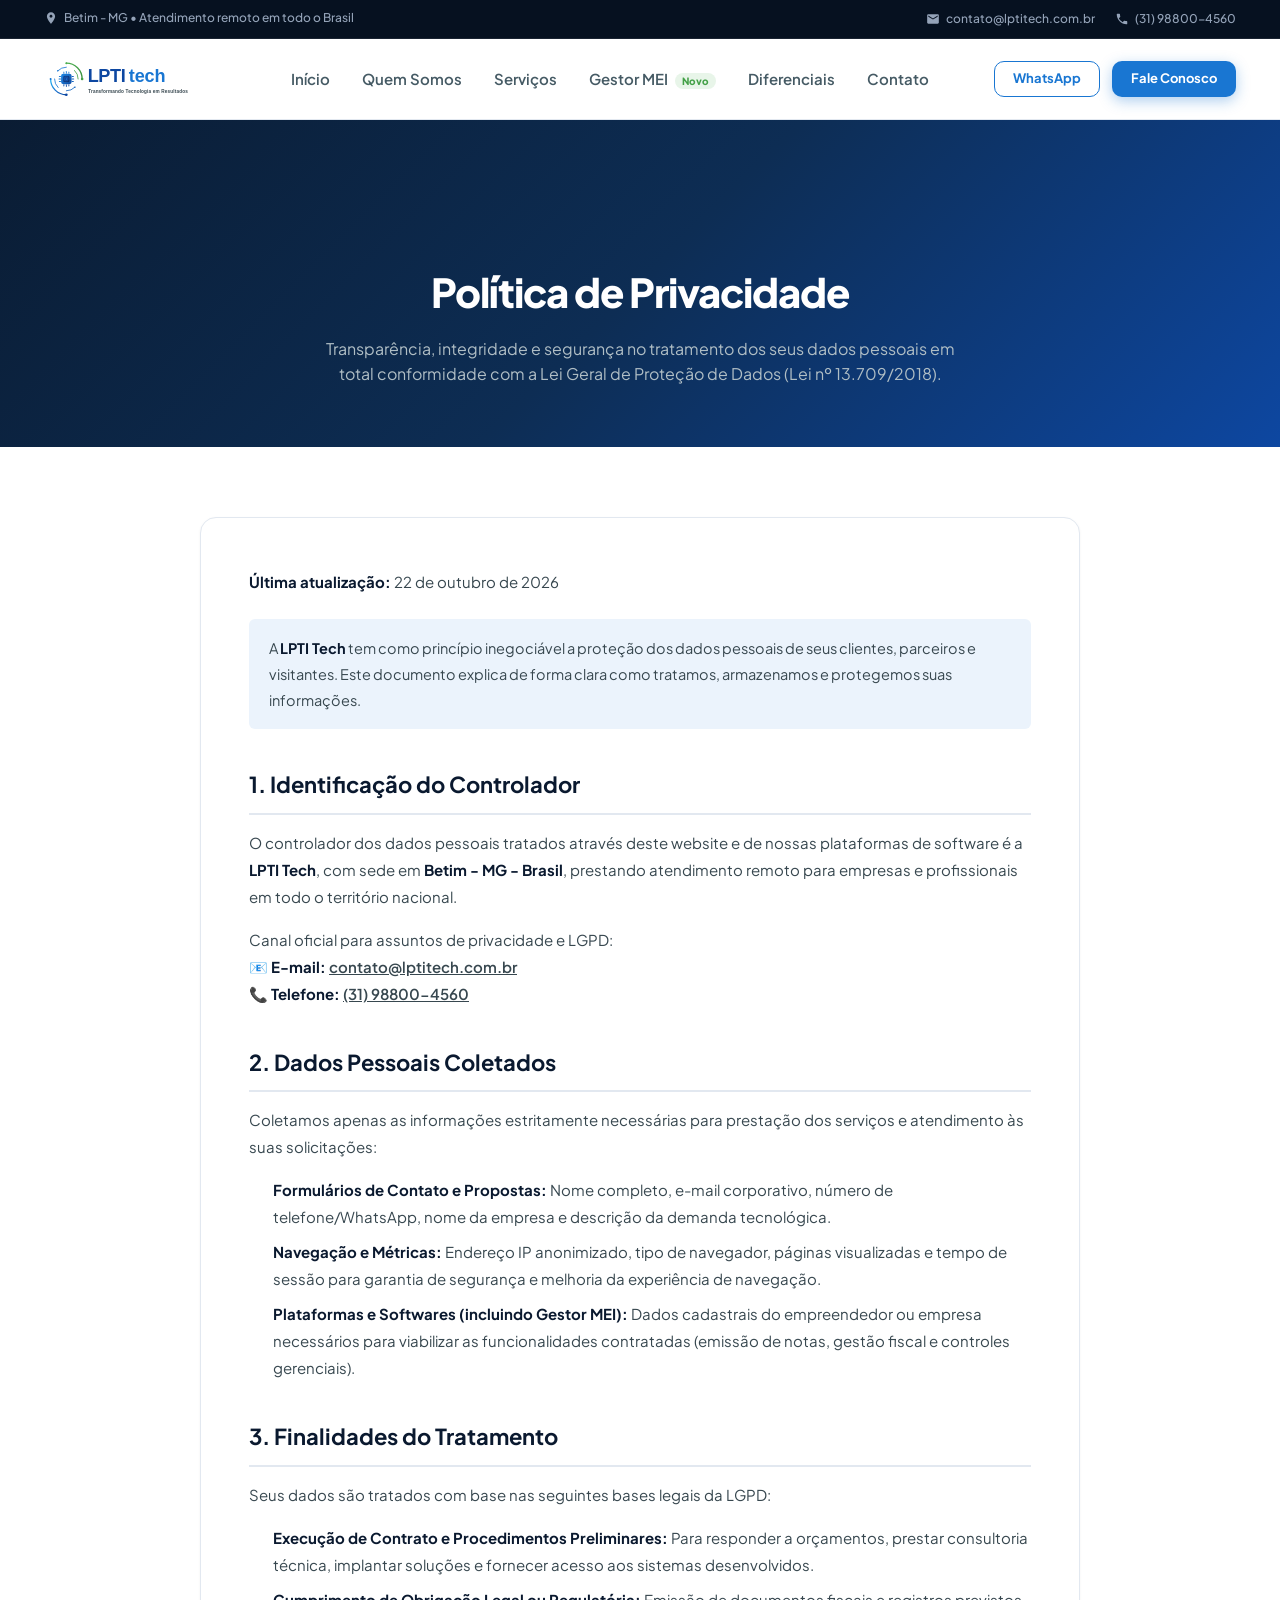
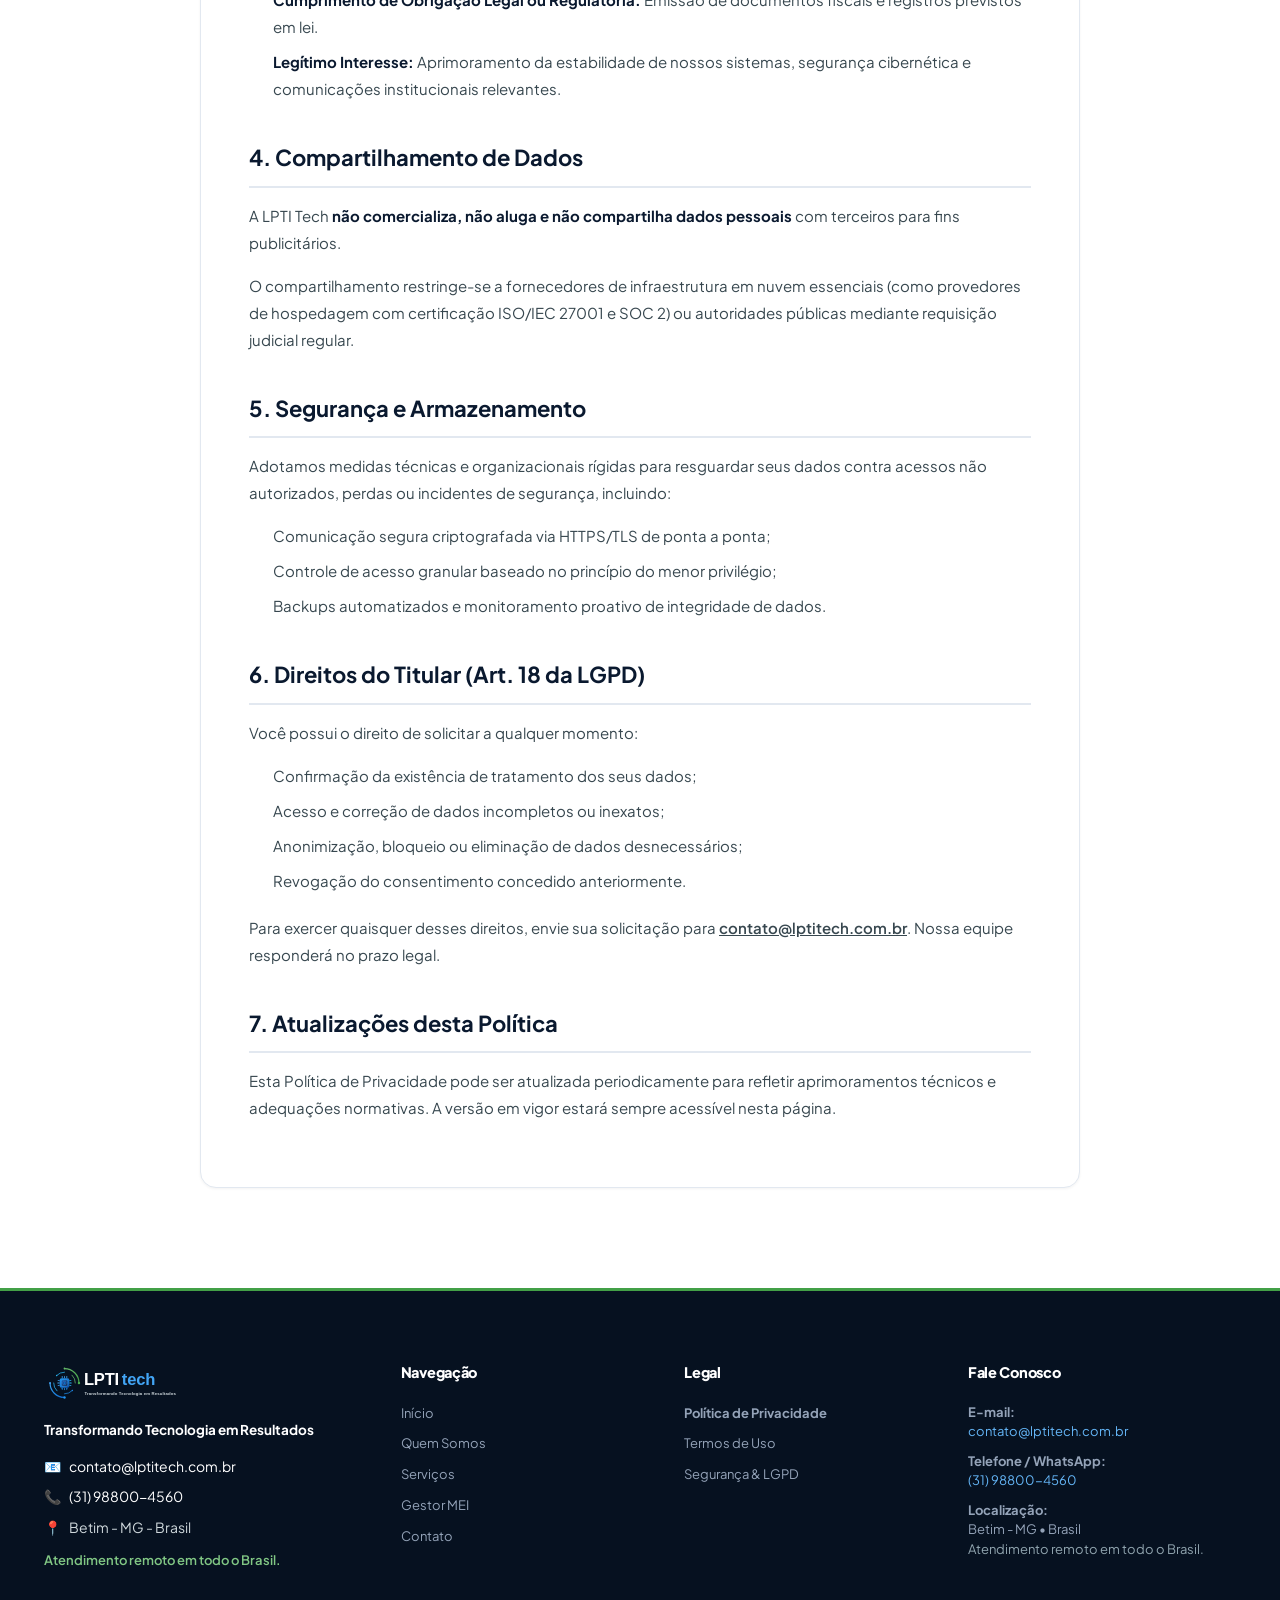
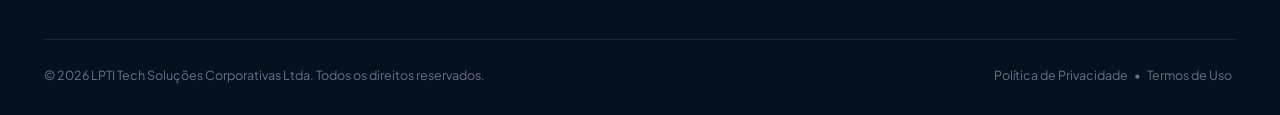
==== politica-de-privacidade.html @ a09c9963 "Update corporate info, Gestor MEI asset, LGPD compliance, and conversion elements" ====
<!DOCTYPE html>
<html lang="pt-BR" class="scroll-smooth">
<head>
  <meta charset="UTF-8">
  <meta name="viewport" content="width=device-width, initial-scale=1.0">
  
  <title>Política de Privacidade &bull; LPTI Tech | LGPD</title>
  <meta name="description" content="LPTI Tech - Política de Privacidade e Proteção de Dados Pessoais em conformidade com a LGPD (Lei nº 13.709/2018).">
  <meta name="author" content="LPTI Tech Soluções Corporativas">
  <meta name="robots" content="index, follow">
  <link rel="canonical" href="https://site-institucional-lpti-tech.vercel.app/politica-de-privacidade.html">

  <!-- Open Graph -->
  <meta property="og:type" content="website">
  <meta property="og:url" content="https://site-institucional-lpti-tech.vercel.app/politica-de-privacidade.html">
  <meta property="og:title" content="Política de Privacidade &bull; LPTI Tech">
  <meta property="og:description" content="Política de Privacidade e Proteção de Dados em total conformidade com a LGPD.">
  <meta property="og:image" content="https://site-institucional-lpti-tech.vercel.app/assets/og-image.png">

  <!-- Favicons Oficiais -->
  <link rel="shortcut icon" href="favicon.ico" type="image/x-icon">
  <link rel="icon" type="image/svg+xml" href="assets/favicon.svg">
  <link rel="apple-touch-icon" sizes="180x180" href="assets/apple-touch-icon.png">
  <meta name="theme-color" content="#0D47A1">

  <!-- Google Fonts: Plus Jakarta Sans -->
  <link rel="preconnect" href="https://fonts.googleapis.com">
  <link rel="preconnect" href="https://fonts.gstatic.com" crossorigin>
  <link href="https://fonts.googleapis.com/css2?family=Plus+Jakarta+Sans:wght@300;400;500;600;700;800&display=swap" rel="stylesheet">

  <link rel="stylesheet" href="styles.css">
</head>
<body>

  <!-- TOPBAR -->
  <div class="topbar">
    <div class="container topbar-content">
      <div class="topbar-left">
        <span><svg width="14" height="14" viewBox="0 0 24 24" fill="currentColor"><path d="M12 2C8.13 2 5 5.13 5 9c0 5.25 7 13 7 13s7-7.75 7-13c0-3.87-3.13-7-7-7zm0 9.5c-1.38 0-2.5-1.12-2.5-2.5s1.12-2.5 2.5-2.5 2.5 1.12 2.5 2.5-1.12 2.5-2.5 2.5z"/></svg> Betim - MG &bull; Atendimento remoto em todo o Brasil</span>
      </div>
      <div class="topbar-right">
        <a href="mailto:contato@lptitech.com.br" class="topbar-link">
          <svg width="14" height="14" viewBox="0 0 24 24" fill="currentColor"><path d="M20 4H4c-1.1 0-1.99.9-1.99 2L2 18c0 1.1.9 2 2 2h16c1.1 0 2-.9 2-2V6c0-1.1-.9-2-2-2zm0 4l-8 5-8-5V6l8 5 8-5v2z"/></svg> contato@lptitech.com.br
        </a>
        <a href="tel:+5531988004560" class="topbar-link">
          <svg width="14" height="14" viewBox="0 0 24 24" fill="currentColor"><path d="M6.62 10.79c1.44 2.83 3.76 5.14 6.59 6.59l2.2-2.2c.27-.27.67-.36 1.02-.24 1.12.37 2.33.57 3.57.57.55 0 1 .45 1 1V20c0 .55-.45 1-1 1-9.39 0-17-7.61-17-17 0-.55.45-1 1-1h3.5c.55 0 1 .45 1 1 0 1.25.2 2.45.57 3.57.11.35.03.74-.25 1.02l-2.2 2.2z"/></svg> (31) 98800-4560
        </a>
      </div>
    </div>
  </div>

  <!-- NAVBAR -->
  <header class="navbar" id="navbar">
    <div class="container navbar-container">
      <a href="index.html" class="brand-logo" aria-label="LPTI Tech Página Inicial">
        <img src="assets/logo-light.svg" alt="LPTI Tech Logo" class="logo-img" width="190" height="50">
      </a>

      <nav class="nav-menu" id="nav-menu">
        <ul class="nav-list">
          <li><a href="index.html#hero" class="nav-link">Início</a></li>
          <li><a href="index.html#quem-somos" class="nav-link">Quem Somos</a></li>
          <li><a href="index.html#servicos" class="nav-link">Serviços</a></li>
          <li><a href="index.html#produtos" class="nav-link badge-link">Gestor MEI <span class="nav-tag">Novo</span></a></li>
          <li><a href="index.html#diferenciais" class="nav-link">Diferenciais</a></li>
          <li><a href="index.html#contato" class="nav-link">Contato</a></li>
        </ul>
      </nav>

      <div class="nav-actions">
        <a href="https://wa.me/5531988004560?text=Ol%C3%A1!%20Gostaria%20de%20falar%20com%20um%20especialista%20da%20LPTI%20Tech." target="_blank" rel="noopener noreferrer" class="btn btn-outline btn-sm nav-cta-outline">
          WhatsApp
        </a>
        <a href="index.html#contato" class="btn btn-primary btn-sm nav-cta">
          Fale Conosco
        </a>
        <button class="hamburger" id="hamburger-btn" aria-label="Abrir menu de navegação">
          <span class="bar"></span>
          <span class="bar"></span>
          <span class="bar"></span>
        </button>
      </div>
    </div>
  </header>

  <!-- CABEÇALHO DA PÁGINA -->
  <section class="legal-header">
    <div class="container">
      <h1 class="legal-title">Política de Privacidade</h1>
      <p class="legal-subtitle">
        Transparência, integridade e segurança no tratamento dos seus dados pessoais em total conformidade com a Lei Geral de Proteção de Dados (Lei nº 13.709/2018).
      </p>
    </div>
  </section>

  <!-- CORPO DO DOCUMENTO -->
  <main class="legal-body">
    <div class="container">
      <article class="legal-card">
        <p><strong>Última atualização:</strong> 22 de outubro de 2026</p>

        <div class="legal-info-box">
          A <strong>LPTI Tech</strong> tem como princípio inegociável a proteção dos dados pessoais de seus clientes, parceiros e visitantes. Este documento explica de forma clara como tratamos, armazenamos e protegemos suas informações.
        </div>

        <h2>1. Identificação do Controlador</h2>
        <p>
          O controlador dos dados pessoais tratados através deste website e de nossas plataformas de software é a <strong>LPTI Tech</strong>, com sede em <strong>Betim - MG - Brasil</strong>, prestando atendimento remoto para empresas e profissionais em todo o território nacional.
        </p>
        <p>
          Canal oficial para assuntos de privacidade e LGPD:<br>
          📧 <strong>E-mail:</strong> <a href="mailto:contato@lptitech.com.br">contato@lptitech.com.br</a><br>
          📞 <strong>Telefone:</strong> <a href="tel:+5531988004560">(31) 98800-4560</a>
        </p>

        <h2>2. Dados Pessoais Coletados</h2>
        <p>Coletamos apenas as informações estritamente necessárias para prestação dos serviços e atendimento às suas solicitações:</p>
        <ul>
          <li><strong>Formulários de Contato e Propostas:</strong> Nome completo, e-mail corporativo, número de telefone/WhatsApp, nome da empresa e descrição da demanda tecnológica.</li>
          <li><strong>Navegação e Métricas:</strong> Endereço IP anonimizado, tipo de navegador, páginas visualizadas e tempo de sessão para garantia de segurança e melhoria da experiência de navegação.</li>
          <li><strong>Plataformas e Softwares (incluindo Gestor MEI):</strong> Dados cadastrais do empreendedor ou empresa necessários para viabilizar as funcionalidades contratadas (emissão de notas, gestão fiscal e controles gerenciais).</li>
        </ul>

        <h2>3. Finalidades do Tratamento</h2>
        <p>Seus dados são tratados com base nas seguintes bases legais da LGPD:</p>
        <ul>
          <li><strong>Execução de Contrato e Procedimentos Preliminares:</strong> Para responder a orçamentos, prestar consultoria técnica, implantar soluções e fornecer acesso aos sistemas desenvolvidos.</li>
          <li><strong>Cumprimento de Obrigação Legal ou Regulatória:</strong> Emissão de documentos fiscais e registros previstos em lei.</li>
          <li><strong>Legítimo Interesse:</strong> Aprimoramento da estabilidade de nossos sistemas, segurança cibernética e comunicações institucionais relevantes.</li>
        </ul>

        <h2>4. Compartilhamento de Dados</h2>
        <p>
          A LPTI Tech <strong>não comercializa, não aluga e não compartilha dados pessoais</strong> com terceiros para fins publicitários.
        </p>
        <p>
          O compartilhamento restringe-se a fornecedores de infraestrutura em nuvem essenciais (como provedores de hospedagem com certificação ISO/IEC 27001 e SOC 2) ou autoridades públicas mediante requisição judicial regular.
        </p>

        <h2>5. Segurança e Armazenamento</h2>
        <p>
          Adotamos medidas técnicas e organizacionais rígidas para resguardar seus dados contra acessos não autorizados, perdas ou incidentes de segurança, incluindo:
        </p>
        <ul>
          <li>Comunicação segura criptografada via HTTPS/TLS de ponta a ponta;</li>
          <li>Controle de acesso granular baseado no princípio do menor privilégio;</li>
          <li>Backups automatizados e monitoramento proativo de integridade de dados.</li>
        </ul>

        <h2>6. Direitos do Titular (Art. 18 da LGPD)</h2>
        <p>Você possui o direito de solicitar a qualquer momento:</p>
        <ul>
          <li>Confirmação da existência de tratamento dos seus dados;</li>
          <li>Acesso e correção de dados incompletos ou inexatos;</li>
          <li>Anonimização, bloqueio ou eliminação de dados desnecessários;</li>
          <li>Revogação do consentimento concedido anteriormente.</li>
        </ul>
        <p>
          Para exercer quaisquer desses direitos, envie sua solicitação para <a href="mailto:contato@lptitech.com.br">contato@lptitech.com.br</a>. Nossa equipe responderá no prazo legal.
        </p>

        <h2>7. Atualizações desta Política</h2>
        <p>
          Esta Política de Privacidade pode ser atualizada periodicamente para refletir aprimoramentos técnicos e adequações normativas. A versão em vigor estará sempre acessível nesta página.
        </p>
      </article>
    </div>
  </main>

  <!-- RODAPÉ OFICIAL -->
  <footer class="footer">
    <div class="container footer-container">
      <div class="footer-top">
        <div class="footer-brand-col">
          <img src="assets/logo-dark.svg" alt="LPTI Tech" class="footer-logo-img" width="180">
          <p class="footer-slogan">
            Transformando Tecnologia em Resultados
          </p>
          <div class="footer-contact-summary">
            <p class="footer-summary-item">
              <span class="summary-icon">📧</span>
              <a href="mailto:contato@lptitech.com.br">contato@lptitech.com.br</a>
            </p>
            <p class="footer-summary-item">
              <span class="summary-icon">📞</span>
              <a href="tel:+5531988004560">(31) 98800-4560</a>
            </p>
            <p class="footer-summary-item">
              <span class="summary-icon">📍</span>
              <span>Betim - MG - Brasil</span>
            </p>
            <p class="footer-summary-note">
              Atendimento remoto em todo o Brasil.
            </p>
          </div>
        </div>

        <div class="footer-nav-col">
          <h4 class="footer-nav-title">Navegação</h4>
          <ul class="footer-nav-list">
            <li><a href="index.html#hero">Início</a></li>
            <li><a href="index.html#quem-somos">Quem Somos</a></li>
            <li><a href="index.html#servicos">Serviços</a></li>
            <li><a href="index.html#produtos">Gestor MEI</a></li>
            <li><a href="index.html#contato">Contato</a></li>
          </ul>
        </div>

        <div class="footer-nav-col">
          <h4 class="footer-nav-title">Legal</h4>
          <ul class="footer-nav-list">
            <li><a href="politica-de-privacidade.html" style="color: var(--blue-light); font-weight: 700;">Política de Privacidade</a></li>
            <li><a href="termos-de-uso.html">Termos de Uso</a></li>
            <li><a href="index.html#diferenciais">Segurança &amp; LGPD</a></li>
          </ul>
        </div>

        <div class="footer-nav-col">
          <h4 class="footer-nav-title">Fale Conosco</h4>
          <ul class="footer-contact-list">
            <li><strong>E-mail:</strong><br><a href="mailto:contato@lptitech.com.br">contato@lptitech.com.br</a></li>
            <li><strong>Telefone / WhatsApp:</strong><br><a href="tel:+5531988004560">(31) 98800-4560</a></li>
            <li><strong>Localização:</strong><br>Betim - MG &bull; Brasil<br><span style="color: #90A4AE; font-size: 13px;">Atendimento remoto em todo o Brasil.</span></li>
          </ul>
        </div>
      </div>

      <div class="footer-bottom">
        <div class="footer-copy">
          &copy; 2026 LPTI Tech Soluções Corporativas Ltda. Todos os direitos reservados.
        </div>
        <div class="footer-legal">
          <a href="politica-de-privacidade.html">Política de Privacidade</a> &bull; 
          <a href="termos-de-uso.html">Termos de Uso</a>
        </div>
      </div>
    </div>
  </footer>

  <script src="script.js"></script>
</body>
</html>
---- styles.css ----
/* ==============================================================================
   LPTI TECH - STYLESHEET OFICIAL INSTITUCIONAL
   Inspirado no padrão de excelência de Conta Azul, RD Station, TOTVS e Microsoft
   ============================================================================== */

:root {
  /* Paleta Corporativa Oficial */
  --primary: #1976D2;
  --primary-hover: #1565C0;
  --primary-dark: #0D47A1;
  --accent-green: #43A047;
  --accent-green-hover: #388E3C;
  --charcoal: #263238;
  --slate: #455A64;
  --light-slate: #64748B;
  --gray-border: #E2E8F0;
  --gray-light: #F8FAFC;
  --gray-subtle: #F1F5F9;
  --white: #FFFFFF;

  /* Fundos Escuros Executivos */
  --navy-dark: #0A192F;
  --navy-darker: #061120;
  --navy-card: #0F233D;

  /* Tipografia */
  --font-main: 'Plus Jakarta Sans', -apple-system, BlinkMacSystemFont, 'Segoe UI', Roboto, Helvetica, Arial, sans-serif;

  /* Sombras */
  --shadow-sm: 0 1px 3px rgba(0, 0, 0, 0.05);
  --shadow-md: 0 4px 12px rgba(13, 71, 161, 0.06);
  --shadow-lg: 0 10px 25px rgba(13, 71, 161, 0.08);
  --shadow-xl: 0 20px 40px rgba(10, 25, 47, 0.12);
  --shadow-glow: 0 0 35px rgba(25, 118, 210, 0.25);

  /* Transições e Raios */
  --radius-sm: 6px;
  --radius-md: 10px;
  --radius-lg: 16px;
  --radius-xl: 24px;
  --transition: all 0.25s cubic-bezier(0.16, 1, 0.3, 1);
}

/* ================= RESET & BASICS ================= */
* {
  box-sizing: border-box;
  margin: 0;
  padding: 0;
}

html {
  font-size: 16px;
  scroll-behavior: smooth;
}

body {
  font-family: var(--font-main);
  background-color: var(--white);
  color: var(--charcoal);
  line-height: 1.6;
  -webkit-font-smoothing: antialiased;
  -moz-osx-font-smoothing: grayscale;
  overflow-x: hidden;
}

img {
  max-width: 100%;
  height: auto;
  display: block;
}

a {
  color: var(--primary);
  text-decoration: none;
  transition: var(--transition);
}

a:hover {
  color: var(--primary-dark);
}

ul {
  list-style: none;
}

/* ================= LAYOUT CONTAINER ================= */
.container {
  width: 100%;
  max-width: 1240px;
  margin: 0 auto;
  padding: 0 24px;
}

.text-center { text-align: center; }
.text-green { color: var(--accent-green) !important; }
.text-blue { color: var(--primary) !important; }
.text-red { color: #E53935 !important; }
.bg-light { background-color: var(--gray-light); }

.text-gradient {
  background: linear-gradient(135deg, #1976D2 0%, #0D47A1 50%, #43A047 100%);
  -webkit-background-clip: text;
  -webkit-text-fill-color: transparent;
}

/* ================= COMPONENTES DE BOTÃO ================= */
.btn {
  display: inline-flex;
  align-items: center;
  justify-content: center;
  gap: 10px;
  font-family: var(--font-main);
  font-size: 15px;
  font-weight: 700;
  padding: 12px 24px;
  border-radius: var(--radius-md);
  border: 1.5px solid transparent;
  cursor: pointer;
  transition: var(--transition);
  text-decoration: none;
  line-height: 1.2;
}

.btn-primary {
  background-color: var(--primary);
  color: var(--white);
  box-shadow: 0 4px 14px rgba(25, 118, 210, 0.35);
}

.btn-primary:hover {
  background-color: var(--primary-dark);
  color: var(--white);
  transform: translateY(-2px);
  box-shadow: 0 6px 20px rgba(13, 71, 161, 0.4);
}

.btn-secondary {
  background-color: var(--white);
  color: var(--primary-dark);
  border-color: var(--gray-border);
  box-shadow: var(--shadow-sm);
}

.btn-secondary:hover {
  background-color: var(--gray-light);
  border-color: var(--primary);
  color: var(--primary);
  transform: translateY(-2px);
}

.btn-accent {
  background-color: var(--accent-green);
  color: var(--white);
  box-shadow: 0 4px 14px rgba(67, 160, 71, 0.35);
}

.btn-accent:hover {
  background-color: var(--accent-green-hover);
  color: var(--white);
  transform: translateY(-2px);
  box-shadow: 0 6px 20px rgba(56, 142, 60, 0.4);
}

.btn-outline {
  background-color: transparent;
  border-color: var(--primary);
  color: var(--primary);
}

.btn-outline:hover {
  background-color: rgba(25, 118, 210, 0.08);
  color: var(--primary-dark);
}

.btn-outline-white {
  background-color: transparent;
  border-color: rgba(255, 255, 255, 0.4);
  color: var(--white);
}

.btn-outline-white:hover {
  background-color: rgba(255, 255, 255, 0.15);
  border-color: var(--white);
  color: var(--white);
  transform: translateY(-2px);
}

.btn-sm { padding: 9px 18px; font-size: 13px; }
.btn-lg { padding: 15px 30px; font-size: 16px; border-radius: var(--radius-lg); }
.btn-block { width: 100%; }

/* Badges de Seção */
.section-badge {
  display: inline-block;
  font-size: 11px;
  font-weight: 800;
  letter-spacing: 2px;
  text-transform: uppercase;
  color: var(--primary);
  background-color: rgba(25, 118, 210, 0.08);
  padding: 6px 14px;
  border-radius: 30px;
  margin-bottom: 12px;
}

.badge-white {
  color: #90CAF9;
  background-color: rgba(255, 255, 255, 0.1);
}

.section-title {
  font-size: 36px;
  font-weight: 800;
  letter-spacing: -1px;
  color: var(--primary-dark);
  margin-bottom: 16px;
  line-height: 1.25;
}

.section-desc {
  font-size: 17px;
  color: var(--light-slate);
  max-width: 680px;
  margin: 0 auto 50px auto;
}

.section {
  padding: 90px 0;
}

/* ================= TOPBAR ================= */
.topbar {
  background-color: var(--navy-darker);
  color: #94A3B8;
  font-size: 12px;
  font-weight: 500;
  border-bottom: 1px solid rgba(255, 255, 255, 0.08);
  padding: 8px 0;
}

.topbar-content {
  display: flex;
  justify-content: space-between;
  align-items: center;
}

.topbar-left span, .topbar-right a {
  display: inline-flex;
  align-items: center;
  gap: 6px;
}

.topbar-right {
  display: flex;
  gap: 20px;
}

.topbar-link {
  color: #94A3B8;
}

.topbar-link:hover {
  color: var(--white);
}

@media (max-width: 768px) {
  .topbar { display: none; }
}

/* ================= NAVBAR ================= */
.navbar {
  position: sticky;
  top: 0;
  left: 0;
  width: 100%;
  background-color: rgba(255, 255, 255, 0.95);
  backdrop-filter: blur(12px);
  -webkit-backdrop-filter: blur(12px);
  border-bottom: 1px solid var(--gray-border);
  z-index: 1000;
  transition: var(--transition);
}

.navbar.scrolled {
  box-shadow: 0 4px 20px rgba(0, 0, 0, 0.06);
}

.navbar-container {
  height: 80px;
  display: flex;
  justify-content: space-between;
  align-items: center;
}

.brand-logo {
  display: flex;
  align-items: center;
}

.logo-img {
  height: 48px;
  width: auto;
}

.nav-list {
  display: flex;
  align-items: center;
  gap: 32px;
}

.nav-link {
  font-size: 15px;
  font-weight: 600;
  color: var(--slate);
  position: relative;
  padding: 6px 0;
}

.nav-link:hover, .nav-link.active {
  color: var(--primary);
}

.nav-link.active::after {
  content: '';
  position: absolute;
  bottom: 0;
  left: 0;
  width: 100%;
  height: 2.5px;
  background-color: var(--primary);
  border-radius: 2px;
}

.nav-tag {
  background-color: #E8F5E9;
  color: var(--accent-green);
  font-size: 10px;
  font-weight: 800;
  padding: 2px 7px;
  border-radius: 12px;
  margin-left: 4px;
}

.nav-actions {
  display: flex;
  align-items: center;
  gap: 12px;
}

.hamburger {
  display: none;
  background: none;
  border: none;
  cursor: pointer;
  padding: 6px;
}

.hamburger .bar {
  display: block;
  width: 24px;
  height: 2.5px;
  margin: 5px auto;
  background-color: var(--charcoal);
  border-radius: 2px;
  transition: var(--transition);
}

/* ================= SEÇÃO 1: HERO SECTION ================= */
.hero-section {
  position: relative;
  padding: 80px 0 100px 0;
  background: linear-gradient(180deg, #FFFFFF 0%, #F4F8FC 100%);
  overflow: hidden;
}

.hero-bg-glow {
  position: absolute;
  top: -20%;
  left: 50%;
  transform: translateX(-50%);
  width: 900px;
  height: 500px;
  background: radial-gradient(circle, rgba(25, 118, 210, 0.12) 0%, rgba(67, 160, 71, 0.06) 40%, transparent 70%);
  pointer-events: none;
  z-index: 0;
}

.hero-container {
  position: relative;
  z-index: 1;
  display: grid;
  grid-template-columns: 1.15fr 0.95fr;
  align-items: center;
  gap: 50px;
}

.pill-badge {
  display: inline-flex;
  align-items: center;
  gap: 10px;
  font-size: 12.5px;
  font-weight: 700;
  color: var(--primary-dark);
  background-color: #E3F2FD;
  border: 1px solid #BBDEFB;
  padding: 6px 16px;
  border-radius: 30px;
  margin-bottom: 24px;
}

.pulse-dot {
  width: 8px;
  height: 8px;
  border-radius: 50%;
  background-color: var(--accent-green);
  box-shadow: 0 0 0 rgba(67, 160, 71, 0.4);
  animation: pulse 2s infinite;
}

@keyframes pulse {
  0% { box-shadow: 0 0 0 0 rgba(67, 160, 71, 0.5); }
  70% { box-shadow: 0 0 0 8px rgba(67, 160, 71, 0); }
  100% { box-shadow: 0 0 0 0 rgba(67, 160, 71, 0); }
}

.hero-title {
  font-size: 50px;
  font-weight: 800;
  letter-spacing: -1.5px;
  line-height: 1.15;
  color: var(--navy-dark);
  margin-bottom: 22px;
}

.hero-subtitle {
  font-size: 18px;
  color: var(--slate);
  line-height: 1.65;
  margin-bottom: 35px;
  max-width: 580px;
}

.hero-cta-group {
  display: flex;
  gap: 16px;
  margin-bottom: 40px;
  flex-wrap: wrap;
}

.hero-highlights {
  display: flex;
  flex-direction: column;
  gap: 10px;
  border-top: 1px solid var(--gray-border);
  padding-top: 25px;
}

.hero-highlight-item {
  display: flex;
  align-items: center;
  gap: 10px;
  font-size: 13.5px;
  font-weight: 600;
  color: var(--charcoal);
}

.check-icon {
  color: var(--accent-green);
}

/* Hero Visual / SaaS Card Mockup */
.hero-visual {
  position: relative;
}

.saas-card-window {
  background: var(--navy-dark);
  border-radius: var(--radius-xl);
  border: 1px solid rgba(255, 255, 255, 0.12);
  box-shadow: var(--shadow-xl);
  overflow: hidden;
  transition: transform 0.3s ease;
}

.saas-card-window:hover {
  transform: translateY(-4px);
}

.saas-header-bar {
  background: rgba(255, 255, 255, 0.06);
  padding: 12px 18px;
  display: flex;
  align-items: center;
  justify-content: space-between;
  border-bottom: 1px solid rgba(255, 255, 255, 0.08);
}

.window-dots {
  display: flex;
  gap: 6px;
}

.dot {
  width: 10px;
  height: 10px;
  border-radius: 50%;
}
.dot-red { background-color: #EF5350; }
.dot-yellow { background-color: #FFCA28; }
.dot-green { background-color: #66BB6A; }

.window-title {
  font-family: 'JetBrains Mono', monospace;
  font-size: 11px;
  color: #94A3B8;
}

.status-live {
  font-size: 11px;
  font-weight: 700;
  color: #81C784;
  display: flex;
  align-items: center;
  gap: 6px;
}

.live-dot {
  width: 6px;
  height: 6px;
  border-radius: 50%;
  background-color: var(--accent-green);
}

.saas-body {
  padding: 24px;
}

.metric-grid {
  display: grid;
  grid-template-columns: repeat(3, 1fr);
  gap: 12px;
  margin-bottom: 20px;
}

.metric-card {
  background: rgba(255, 255, 255, 0.04);
  border: 1px solid rgba(255, 255, 255, 0.08);
  border-radius: var(--radius-md);
  padding: 14px 12px;
  text-align: center;
}

.metric-label {
  font-size: 10.5px;
  color: #94A3B8;
  margin-bottom: 4px;
}

.metric-val {
  font-size: 20px;
  font-weight: 800;
  margin-bottom: 2px;
}

.metric-sub {
  font-size: 9.5px;
  color: #64748B;
}

.pipeline-preview {
  background: rgba(255, 255, 255, 0.03);
  border: 1px solid rgba(255, 255, 255, 0.06);
  border-radius: var(--radius-md);
  padding: 16px;
}

.pipeline-header {
  display: flex;
  justify-content: space-between;
  align-items: center;
  margin-bottom: 14px;
  font-size: 12px;
  color: var(--white);
}

.badge-active {
  background-color: rgba(67, 160, 71, 0.2);
  color: #81C784;
  font-size: 10px;
  font-weight: 700;
  padding: 2px 8px;
  border-radius: 12px;
}

.pipeline-nodes {
  display: flex;
  flex-direction: column;
  gap: 10px;
}

.node-item {
  display: flex;
  align-items: center;
  gap: 12px;
  background: rgba(255, 255, 255, 0.05);
  padding: 10px 14px;
  border-radius: var(--radius-sm);
}

.node-icon {
  width: 32px;
  height: 32px;
  border-radius: 8px;
  display: flex;
  align-items: center;
  justify-content: center;
  font-size: 16px;
}

.bg-blue { background-color: rgba(25, 118, 210, 0.3); }
.bg-green { background-color: rgba(67, 160, 71, 0.3); }
.bg-blue-dark { background-color: rgba(13, 71, 161, 0.4); }

.node-info {
  display: flex;
  flex-direction: column;
}

.node-info strong {
  color: var(--white);
  font-size: 12.5px;
}

.node-info span {
  color: #94A3B8;
  font-size: 11px;
}

/* ================= TRUST BAR ================= */
.trust-bar {
  background-color: var(--white);
  border-top: 1px solid var(--gray-border);
  border-bottom: 1px solid var(--gray-border);
  padding: 30px 0;
}

.trust-title {
  text-align: center;
  font-size: 11px;
  font-weight: 700;
  letter-spacing: 1.5px;
  color: var(--light-slate);
  margin-bottom: 20px;
}

.trust-badges {
  display: flex;
  justify-content: center;
  gap: 20px;
  flex-wrap: wrap;
}

.trust-badge {
  font-size: 13px;
  font-weight: 700;
  color: var(--slate);
  background: var(--gray-light);
  border: 1px solid var(--gray-border);
  padding: 8px 18px;
  border-radius: 20px;
  transition: var(--transition);
}

.trust-badge:hover {
  border-color: var(--primary);
  color: var(--primary);
}

/* ================= SEÇÃO 2: QUEM SOMOS ================= */
.about-grid {
  display: grid;
  grid-template-columns: 1.15fr 0.85fr;
  gap: 60px;
  align-items: center;
}

.section-lead {
  font-size: 18px;
  font-weight: 600;
  color: var(--primary-dark);
  margin-bottom: 16px;
  line-height: 1.6;
}

.section-body {
  font-size: 15.5px;
  color: var(--slate);
  margin-bottom: 14px;
  line-height: 1.7;
}

.about-stats-row {
  display: grid;
  grid-template-columns: repeat(3, 1fr);
  gap: 20px;
  margin-top: 35px;
  padding-top: 25px;
  border-top: 1px solid var(--gray-border);
}

.stat-box {
  display: flex;
  flex-direction: column;
}

.stat-number {
  font-size: 32px;
  font-weight: 800;
  color: var(--primary);
  line-height: 1.1;
}

.stat-label {
  font-size: 12px;
  font-weight: 600;
  color: var(--light-slate);
  margin-top: 4px;
}

.about-card-side {
  display: flex;
  flex-direction: column;
  gap: 18px;
}

.about-feature-card {
  background: var(--white);
  border: 1px solid var(--gray-border);
  border-radius: var(--radius-lg);
  padding: 24px;
  box-shadow: var(--shadow-sm);
  transition: var(--transition);
}

.about-feature-card:hover {
  transform: translateY(-3px);
  border-color: var(--primary);
  box-shadow: var(--shadow-md);
}

.feature-card-icon {
  font-size: 26px;
  margin-bottom: 10px;
}

.about-feature-card h3 {
  font-size: 17px;
  font-weight: 700;
  color: var(--primary-dark);
  margin-bottom: 6px;
}

.about-feature-card p {
  font-size: 13.5px;
  color: var(--slate);
  line-height: 1.55;
}

/* ================= SEÇÃO 3: SERVIÇOS ================= */
.services-grid {
  display: grid;
  grid-template-columns: repeat(3, 1fr);
  gap: 30px;
}

.service-card {
  background: var(--white);
  border-radius: var(--radius-xl);
  border: 1px solid var(--gray-border);
  padding: 35px 28px;
  box-shadow: var(--shadow-sm);
  display: flex;
  flex-direction: column;
  transition: var(--transition);
  position: relative;
}

.service-card:hover {
  transform: translateY(-5px);
  box-shadow: var(--shadow-lg);
  border-color: #BBDEFB;
}

.featured-service {
  border-color: var(--primary);
  box-shadow: var(--shadow-md);
}

.featured-tag {
  position: absolute;
  top: 16px;
  right: 18px;
  background-color: #E3F2FD;
  color: var(--primary);
  font-size: 10.5px;
  font-weight: 800;
  text-transform: uppercase;
  letter-spacing: 1px;
  padding: 4px 10px;
  border-radius: 12px;
}

.service-icon-wrapper {
  width: 60px;
  height: 60px;
  border-radius: var(--radius-lg);
  display: flex;
  align-items: center;
  justify-content: center;
  margin-bottom: 22px;
}

.bg-blue-soft { background-color: #E3F2FD; }
.bg-navy-soft { background-color: #E8EAF6; }
.bg-green-soft { background-color: #E8F5E9; }

.service-title {
  font-size: 20px;
  font-weight: 700;
  color: var(--primary-dark);
  margin-bottom: 12px;
  line-height: 1.3;
}

.service-desc {
  font-size: 14.5px;
  color: var(--slate);
  margin-bottom: 22px;
  line-height: 1.6;
}

.service-features {
  display: flex;
  flex-direction: column;
  gap: 10px;
  margin-bottom: 28px;
  flex-grow: 1;
}

.service-features li {
  font-size: 13px;
  color: var(--charcoal);
  display: flex;
  align-items: center;
  gap: 8px;
}

.service-features li::before {
  content: '✓';
  color: var(--accent-green);
  font-weight: 800;
  font-size: 13px;
}

.service-link {
  font-size: 14px;
  font-weight: 700;
  color: var(--primary);
  display: inline-flex;
  align-items: center;
  gap: 6px;
  margin-top: auto;
}

.service-link:hover {
  color: var(--primary-dark);
  transform: translateX(4px);
}

/* Card CTA de Contato dentro da Grade */
.cta-card-box {
  background: linear-gradient(135deg, var(--navy-dark) 0%, var(--primary-dark) 100%);
  color: var(--white);
  border: none;
  justify-content: center;
  text-align: center;
}

.cta-mini-tag {
  font-size: 11px;
  font-weight: 800;
  letter-spacing: 1.5px;
  color: #81C784;
  margin-bottom: 12px;
  display: block;
}

.cta-card-box h3 {
  font-size: 20px;
  font-weight: 800;
  color: var(--white);
  margin-bottom: 12px;
  line-height: 1.3;
}

.cta-card-box p {
  font-size: 13.5px;
  color: #CFD8DC;
  margin-bottom: 24px;
}

/* ================= SEÇÃO 4: GESTOR MEI ================= */
.product-section {
  padding: 60px 0 100px 0;
}

.product-banner-wrapper {
  background: linear-gradient(135deg, #0A1C33 0%, #0D2D54 50%, #071526 100%);
  border-radius: var(--radius-xl);
  padding: 70px 60px;
  color: var(--white);
  box-shadow: var(--shadow-xl);
  border: 1px solid rgba(255, 255, 255, 0.1);
  position: relative;
  overflow: hidden;
}

.product-banner-wrapper::before {
  content: '';
  position: absolute;
  top: -30%;
  right: -10%;
  width: 500px;
  height: 500px;
  background: radial-gradient(circle, rgba(67, 160, 71, 0.2) 0%, transparent 70%);
  pointer-events: none;
}

.product-grid {
  display: grid;
  grid-template-columns: 1.15fr 0.85fr;
  align-items: center;
  gap: 50px;
  position: relative;
  z-index: 1;
}

.product-badge {
  display: inline-block;
  font-size: 11px;
  font-weight: 800;
  letter-spacing: 2px;
  color: #81C784;
  background: rgba(67, 160, 71, 0.15);
  border: 1px solid rgba(67, 160, 71, 0.3);
  padding: 5px 14px;
  border-radius: 20px;
  margin-bottom: 20px;
}

.product-logo-container {
  margin-bottom: 24px;
  display: flex;
  align-items: center;
}

.product-logo-img {
  height: 60px;
  max-width: 100%;
  width: auto;
  display: block;
  object-fit: contain;
}

.product-title {
  font-size: 34px;
  font-weight: 800;
  line-height: 1.25;
  color: var(--white);
  margin-bottom: 16px;
  letter-spacing: -0.8px;
}

.product-desc {
  font-size: 16px;
  color: #B0BEC5;
  line-height: 1.65;
  margin-bottom: 30px;
}

.product-perks {
  display: flex;
  flex-direction: column;
  gap: 16px;
  margin-bottom: 35px;
}

.perk-item {
  display: flex;
  gap: 14px;
  align-items: flex-start;
}

.perk-icon {
  font-size: 20px;
  line-height: 1;
  margin-top: 2px;
}

.perk-item strong {
  display: block;
  font-size: 14.5px;
  color: var(--white);
  margin-bottom: 2px;
}

.perk-item span {
  font-size: 12.5px;
  color: #90A4AE;
  line-height: 1.5;
}

.product-cta-group {
  display: flex;
  gap: 16px;
  flex-wrap: wrap;
}

/* Mockup de Interface do Gestor MEI */
.mockup-frame {
  background: #FFFFFF;
  border-radius: var(--radius-lg);
  box-shadow: 0 20px 50px rgba(0, 0, 0, 0.3);
  overflow: hidden;
  border: 1px solid rgba(255, 255, 255, 0.2);
}

.mockup-header {
  background: #F1F5F9;
  padding: 10px 14px;
  display: flex;
  align-items: center;
  gap: 6px;
  border-bottom: 1px solid var(--gray-border);
}

.mockup-dot {
  width: 8px;
  height: 8px;
  border-radius: 50%;
  background: #CBD5E1;
}

.mockup-url {
  font-family: 'JetBrains Mono', monospace;
  font-size: 10.5px;
  color: #64748B;
  margin-left: 8px;
}

.mockup-screen {
  padding: 20px;
  color: var(--charcoal);
  background: #FFFFFF;
}

.screen-metric-banner {
  background: #F8FAFC;
  border: 1px solid #E2E8F0;
  border-radius: var(--radius-md);
  padding: 14px 16px;
  display: flex;
  justify-content: space-between;
  align-items: center;
  margin-bottom: 14px;
}

.screen-label {
  display: block;
  font-size: 10.5px;
  color: #64748B;
  font-weight: 600;
}

.screen-value {
  font-size: 20px;
  font-weight: 800;
  color: var(--primary-dark);
}

.screen-pill {
  font-size: 10.5px;
  font-weight: 700;
  color: #2E7D32;
  background: #E8F5E9;
  padding: 4px 10px;
  border-radius: 12px;
}

.screen-row-cards {
  display: grid;
  grid-template-columns: 1fr 1fr;
  gap: 10px;
  margin-bottom: 16px;
}

.screen-mini-card {
  background: #FFFFFF;
  border: 1px solid #E2E8F0;
  border-radius: var(--radius-sm);
  padding: 10px 12px;
}

.screen-mini-card span {
  display: block;
  font-size: 10px;
  color: #64748B;
}

.screen-mini-card strong {
  font-size: 14px;
  color: var(--primary);
}

.screen-list-box {
  background: #F8FAFC;
  border-radius: var(--radius-sm);
  border: 1px solid #E2E8F0;
  padding: 12px;
}

.list-title {
  font-size: 11px;
  font-weight: 700;
  color: #475569;
  margin-bottom: 8px;
}

.list-item {
  display: flex;
  justify-content: space-between;
  font-size: 11.5px;
  padding: 6px 0;
  border-bottom: 1px solid #E2E8F0;
}

.list-item:last-child {
  border-bottom: none;
}

/* ================= SEÇÃO 5: DIFERENCIAIS ================= */
.differentials-grid {
  display: grid;
  grid-template-columns: repeat(4, 1fr);
  gap: 24px;
}

.diff-card {
  background: var(--white);
  border: 1px solid var(--gray-border);
  border-radius: var(--radius-lg);
  padding: 30px 24px;
  text-align: center;
  transition: var(--transition);
}

.diff-card:hover {
  transform: translateY(-4px);
  border-color: var(--primary);
  box-shadow: var(--shadow-md);
}

.diff-icon {
  font-size: 32px;
  margin-bottom: 16px;
}

.diff-title {
  font-size: 17px;
  font-weight: 700;
  color: var(--primary-dark);
  margin-bottom: 10px;
}

.diff-desc {
  font-size: 13.5px;
  color: var(--slate);
  line-height: 1.6;
}

/* ================= SEÇÃO 6: CONTATO ================= */
.contact-card-main {
  background: var(--white);
  border-radius: var(--radius-xl);
  box-shadow: var(--shadow-lg);
  overflow: hidden;
  border: 1px solid var(--gray-border);
}

.contact-grid {
  display: grid;
  grid-template-columns: 0.95fr 1.05fr;
}

.contact-info-col {
  background: linear-gradient(135deg, var(--navy-dark) 0%, var(--primary-dark) 100%);
  color: var(--white);
  padding: 60px 50px;
}

.contact-heading {
  font-size: 30px;
  font-weight: 800;
  line-height: 1.25;
  margin-bottom: 16px;
  letter-spacing: -0.5px;
}

.contact-lead {
  font-size: 15px;
  color: #CFD8DC;
  line-height: 1.6;
  margin-bottom: 40px;
}

.direct-contacts {
  display: flex;
  flex-direction: column;
  gap: 20px;
}

.contact-row {
  display: flex;
  align-items: center;
  gap: 16px;
  color: var(--white);
  transition: var(--transition);
}

.contact-row:hover {
  color: #90CAF9;
  transform: translateX(4px);
}

.contact-row-icon {
  width: 44px;
  height: 44px;
  border-radius: 50%;
  display: flex;
  align-items: center;
  justify-content: center;
  flex-shrink: 0;
}

.contact-row-icon.bg-green { background-color: var(--accent-green); }
.contact-row-icon.bg-blue { background-color: var(--primary); }
.contact-row-icon.bg-navy { background-color: rgba(255, 255, 255, 0.15); }

.contact-label {
  display: block;
  font-size: 11.5px;
  color: #B0BEC5;
  text-transform: uppercase;
  letter-spacing: 0.5px;
}

.contact-value {
  font-size: 15px;
  font-weight: 700;
}

/* Coluna Formulário */
.contact-form-col {
  padding: 60px 50px;
  background: var(--white);
}

.form-title {
  font-size: 22px;
  font-weight: 800;
  color: var(--primary-dark);
  margin-bottom: 6px;
}

.form-desc {
  font-size: 13.5px;
  color: var(--light-slate);
  margin-bottom: 24px;
}

.form-group {
  margin-bottom: 18px;
}

.form-row {
  display: grid;
  grid-template-columns: 1fr 1fr;
  gap: 16px;
}

.form-group label {
  display: block;
  font-size: 12.5px;
  font-weight: 700;
  color: var(--charcoal);
  margin-bottom: 6px;
}

.form-group input,
.form-group select,
.form-group textarea {
  width: 100%;
  font-family: var(--font-main);
  font-size: 14px;
  padding: 12px 14px;
  border: 1.5px solid var(--gray-border);
  border-radius: var(--radius-sm);
  background: var(--gray-light);
  color: var(--charcoal);
  transition: var(--transition);
}

.form-group input:focus,
.form-group select:focus,
.form-group textarea:focus {
  outline: none;
  border-color: var(--primary);
  background: var(--white);
  box-shadow: 0 0 0 3px rgba(25, 118, 210, 0.15);
}

.form-feedback {
  margin-top: 15px;
  padding: 12px 16px;
  border-radius: var(--radius-sm);
  font-size: 13.5px;
  font-weight: 600;
}

.form-feedback.success {
  background-color: #E8F5E9;
  color: #2E7D32;
  border: 1px solid #A5D6A7;
}

/* ================= SEÇÃO 7: RODAPÉ ================= */
.footer {
  background-color: var(--navy-darker);
  color: #94A3B8;
  padding: 70px 0 30px 0;
  border-top: 3px solid var(--accent-green);
}

.footer-top {
  display: grid;
  grid-template-columns: 1.3fr 1fr 1fr 1.1fr;
  gap: 40px;
  margin-bottom: 50px;
}

.footer-logo-img {
  height: 44px;
  width: auto;
  margin-bottom: 14px;
}

.footer-slogan {
  font-size: 13.5px;
  font-weight: 700;
  color: var(--white);
  margin-bottom: 10px;
}

.footer-contact-summary {
  margin: 14px 0 18px 0;
  display: flex;
  flex-direction: column;
  gap: 8px;
}

.footer-summary-item {
  display: flex;
  align-items: center;
  gap: 8px;
  font-size: 14px;
  color: #CFD8DC;
  margin: 0;
}

.footer-summary-item a {
  color: #FFFFFF;
  text-decoration: none;
  transition: color var(--transition);
}

.footer-summary-item a:hover {
  color: #64B5F6;
}

.footer-summary-note {
  font-size: 13px;
  color: #81C784;
  font-weight: 600;
  margin: 4px 0 0 0;
}

.footer-about-brief {
  font-size: 13px;
  color: #94A3B8;
  line-height: 1.6;
  margin-bottom: 20px;
  max-width: 320px;
}

.footer-social-links {
  display: flex;
  gap: 10px;
}

.footer-social-links a {
  width: 32px;
  height: 32px;
  border-radius: 6px;
  background: rgba(255, 255, 255, 0.08);
  color: var(--white);
  display: flex;
  align-items: center;
  justify-content: center;
  font-size: 13px;
  font-weight: 700;
  text-decoration: none;
  transition: var(--transition);
}

.footer-social-links a:hover {
  background: var(--primary);
  transform: translateY(-2px);
}

.footer-nav-title {
  font-size: 14.5px;
  font-weight: 800;
  color: var(--white);
  margin-bottom: 18px;
  letter-spacing: -0.3px;
}

.footer-nav-list, .footer-contact-list {
  display: flex;
  flex-direction: column;
  gap: 10px;
  font-size: 13px;
}

.footer-nav-list a {
  color: #94A3B8;
}

.footer-nav-list a:hover {
  color: var(--white);
  padding-left: 4px;
}

.footer-contact-list li {
  line-height: 1.5;
}

.footer-contact-list a {
  color: #64B5F6;
}

.footer-bottom {
  display: flex;
  justify-content: space-between;
  align-items: center;
  border-top: 1px solid rgba(255, 255, 255, 0.08);
  padding-top: 25px;
  font-size: 12.5px;
  color: #64748B;
  flex-wrap: wrap;
  gap: 15px;
}

.footer-legal a {
  color: #64748B;
  margin: 0 4px;
}

.footer-legal a:hover {
  color: var(--white);
}

/* ================= WHATSAPP FLUTUANTE ================= */
.whatsapp-float {
  position: fixed;
  bottom: 30px;
  right: 30px;
  width: 60px;
  height: 60px;
  background-color: #25D366;
  border-radius: 50%;
  display: flex;
  align-items: center;
  justify-content: center;
  box-shadow: 0 6px 20px rgba(37, 211, 102, 0.4);
  z-index: 999;
  transition: var(--transition);
}

.whatsapp-float:hover {
  transform: scale(1.08) translateY(-3px);
  box-shadow: 0 8px 25px rgba(37, 211, 102, 0.55);
}

/* ================= RESPONSIVIDADE (MOBILE FIRST ADAPTATION) ================= */
@media (max-width: 1024px) {
  .hero-container { grid-template-columns: 1fr; gap: 40px; }
  .hero-title { font-size: 40px; }
  .services-grid { grid-template-columns: 1fr 1fr; }
  .product-grid { grid-template-columns: 1fr; }
  .differentials-grid { grid-template-columns: 1fr 1fr; }
  .footer-top { grid-template-columns: 1fr 1fr; gap: 30px; }
}

@media (max-width: 900px) {
  .contact-grid { grid-template-columns: 1fr; }
  .contact-info-col { padding: 40px 30px; }
  .contact-form-col { padding: 40px 30px; }
  .about-grid { grid-template-columns: 1fr; gap: 35px; }

  /* Menu Mobile Drawer */
  .hamburger { display: block; }
  .nav-menu {
    position: fixed;
    top: 80px;
    left: -100%;
    width: 100%;
    height: calc(100vh - 80px);
    background-color: var(--white);
    flex-direction: column;
    padding: 30px 24px;
    box-shadow: var(--shadow-lg);
    transition: 0.3s ease;
    overflow-y: auto;
  }
  .nav-menu.open {
    left: 0;
  }
  .nav-list {
    flex-direction: column;
    align-items: flex-start;
    gap: 20px;
    width: 100%;
  }
  .nav-link {
    font-size: 18px;
    width: 100%;
    display: block;
    padding: 10px 0;
    border-bottom: 1px solid var(--gray-border);
  }
  .nav-cta-outline { display: none; }
}

@media (max-width: 600px) {
  .hero-title { font-size: 32px; letter-spacing: -0.5px; }
  .section-title { font-size: 28px; }
  .services-grid { grid-template-columns: 1fr; }
  .differentials-grid { grid-template-columns: 1fr; }
  .footer-top { grid-template-columns: 1fr; }
  .form-row { grid-template-columns: 1fr; }
  .metric-grid { grid-template-columns: 1fr; gap: 8px; }
  .product-banner-wrapper { padding: 40px 24px; }
  .product-title { font-size: 26px; }
  .whatsapp-float { bottom: 20px; right: 20px; width: 50px; height: 50px; }
}

/* ================= CONVERSÃO NA HERO SECTION ================= */
.hero-direct-contact {
  display: inline-flex;
  align-items: center;
  flex-wrap: wrap;
  gap: 16px;
  background: rgba(255, 255, 255, 0.95);
  backdrop-filter: blur(8px);
  border: 1px solid rgba(25, 118, 210, 0.25);
  border-radius: var(--radius-pill);
  padding: 10px 24px;
  margin-top: 20px;
  margin-bottom: 28px;
  box-shadow: 0 4px 16px rgba(13, 71, 161, 0.08);
}

.hero-contact-item {
  display: inline-flex;
  align-items: center;
  gap: 8px;
  color: var(--gray-dark);
  font-weight: 600;
  font-size: 14.5px;
  text-decoration: none;
  transition: color var(--transition), transform var(--transition);
}

.hero-contact-item:hover {
  color: var(--blue-primary);
  transform: translateY(-1px);
}

.hero-contact-icon {
  font-size: 16px;
}

.hero-contact-divider {
  color: var(--gray-light);
  font-weight: 700;
  user-select: none;
}

@media (max-width: 600px) {
  .hero-direct-contact {
    flex-direction: column;
    align-items: flex-start;
    border-radius: var(--radius-md);
    gap: 10px;
    padding: 14px 18px;
    width: 100%;
  }
  .hero-contact-divider {
    display: none;
  }
}

/* ================= PÁGINAS LEGAIS / INSTITUCIONAIS ================= */
.legal-header {
  padding: 140px 0 60px 0;
  background: linear-gradient(135deg, #0A1C33 0%, #0D2D54 50%, #0D47A1 100%);
  color: var(--white);
  text-align: center;
  position: relative;
  overflow: hidden;
}

.legal-title {
  font-size: 40px;
  font-weight: 800;
  letter-spacing: -1px;
  margin-bottom: 12px;
}

.legal-subtitle {
  font-size: 16px;
  color: #B0BEC5;
  max-width: 640px;
  margin: 0 auto;
}

.legal-body {
  padding: 70px 0 100px 0;
  background-color: var(--gray-bg);
}

.legal-card {
  background-color: var(--white);
  border-radius: var(--radius-lg);
  padding: 50px 48px;
  box-shadow: var(--shadow-sm);
  border: 1px solid var(--gray-border);
  max-width: 880px;
  margin: 0 auto;
  line-height: 1.8;
  color: #37474F;
}

.legal-card h2 {
  font-size: 22px;
  font-weight: 700;
  color: var(--navy-dark);
  margin-top: 36px;
  margin-bottom: 14px;
  padding-bottom: 8px;
  border-bottom: 2px solid #E2E8F0;
}

.legal-card h2:first-child {
  margin-top: 0;
}

.legal-card p {
  margin-bottom: 16px;
  font-size: 15px;
}

.legal-card ul {
  margin: 12px 0 20px 24px;
}

.legal-card li {
  margin-bottom: 8px;
  font-size: 15px;
}

.legal-card strong {
  color: var(--navy-dark);
}

.legal-card a {
  color: var(--blue-primary);
  font-weight: 600;
  text-decoration: underline;
}

.legal-card a:hover {
  color: var(--navy-dark);
}

.legal-info-box {
  background: #EBF3FC;
  border-left: 4px solid var(--blue-primary);
  padding: 16px 20px;
  border-radius: 6px;
  margin: 24px 0;
  font-size: 14.5px;
}

@media (max-width: 768px) {
  .legal-title { font-size: 30px; }
  .legal-card { padding: 32px 20px; }
}
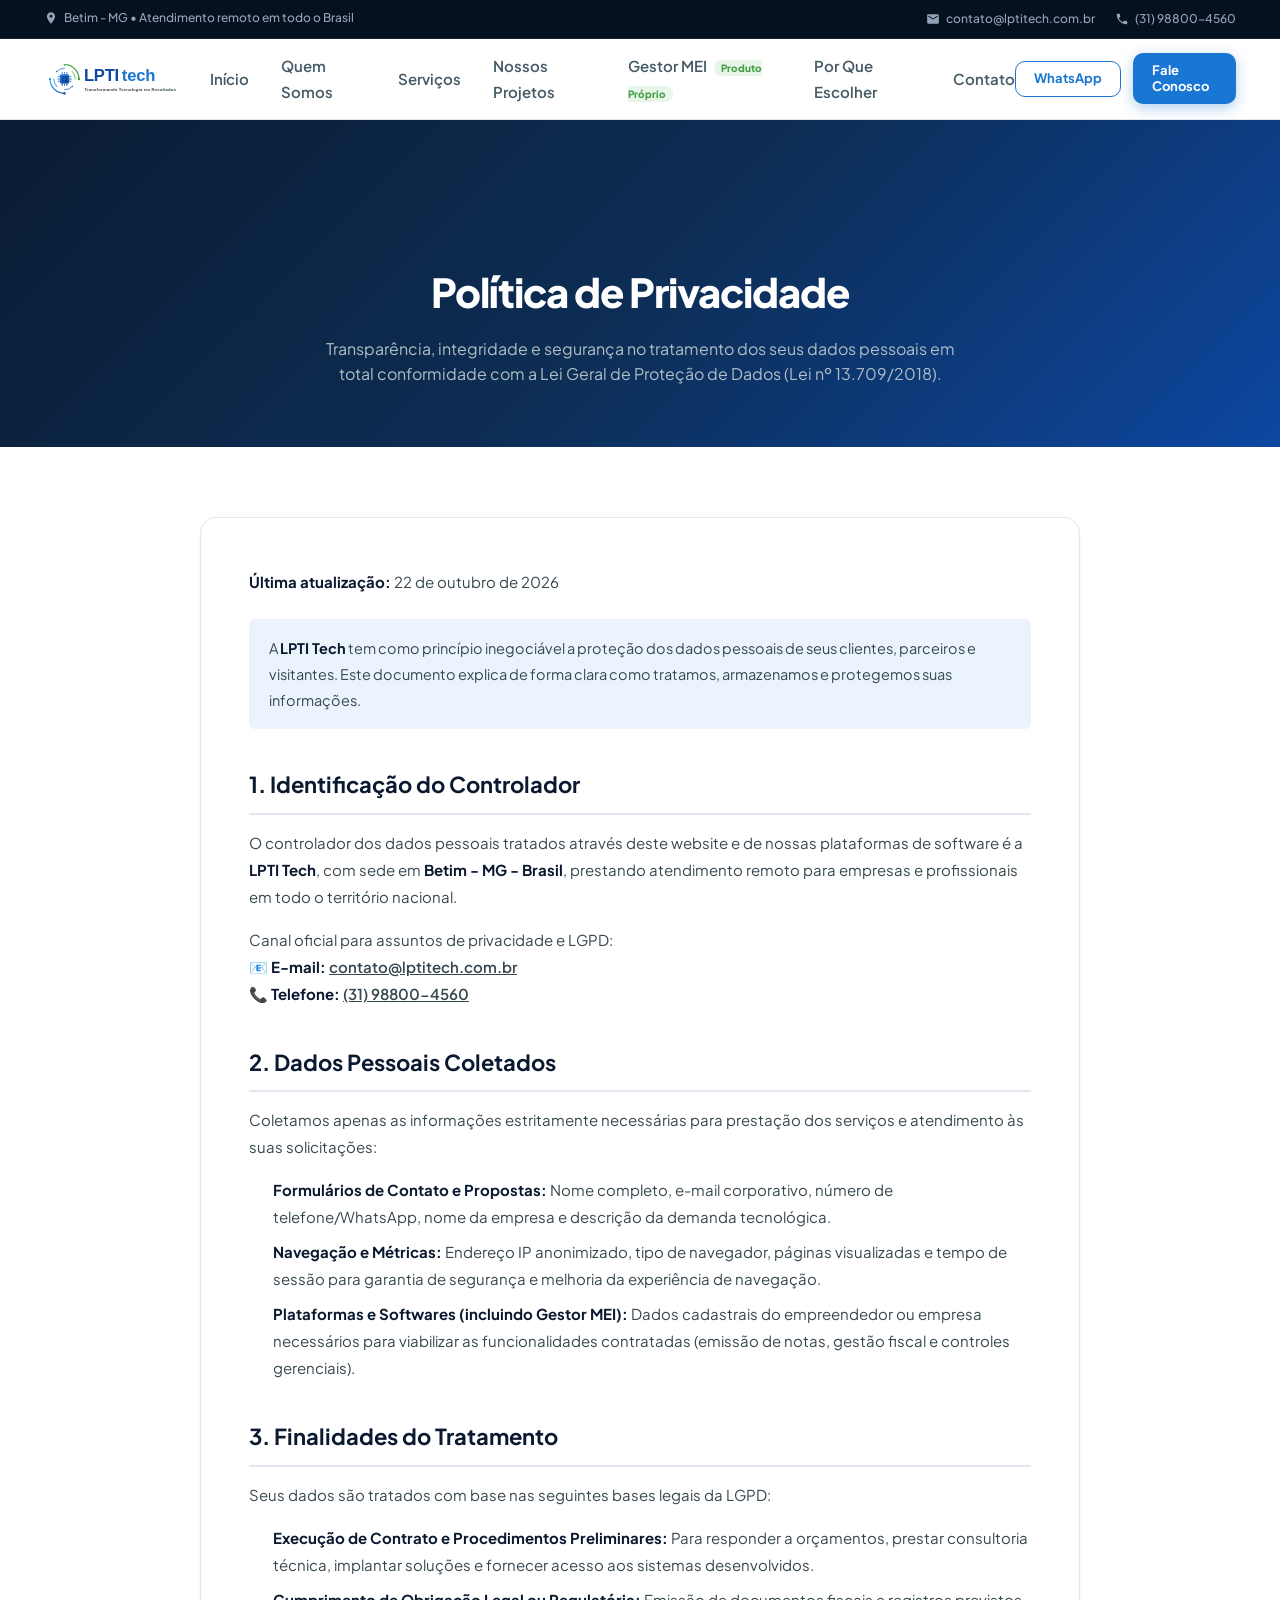
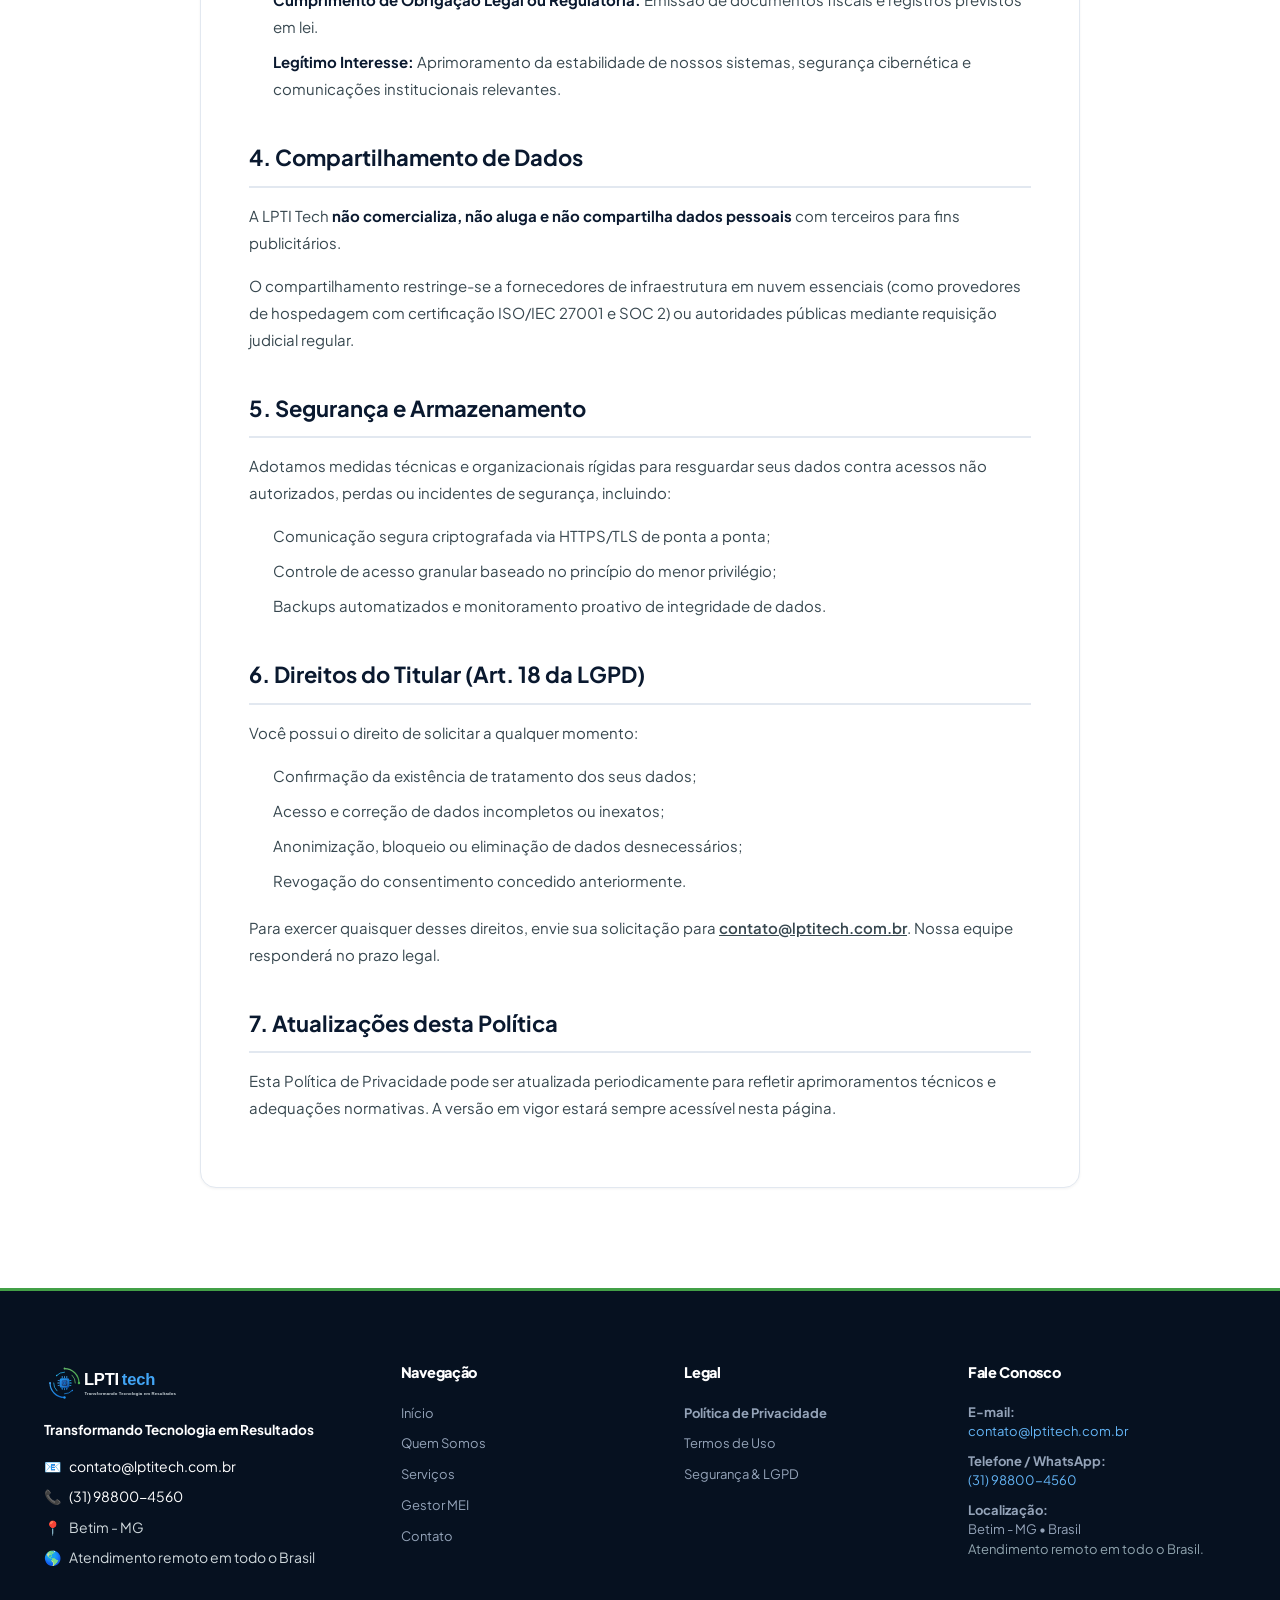
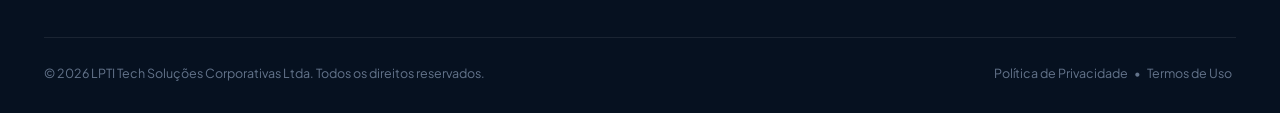
==== commit 074cf3f2: "Site v1.2 - Conversão, autoridade e credibilidade" ====
--- a/politica-de-privacidade.html
+++ b/politica-de-privacidade.html
@@ -61,8 +61,9 @@
           <li><a href="index.html#hero" class="nav-link">Início</a></li>
           <li><a href="index.html#quem-somos" class="nav-link">Quem Somos</a></li>
           <li><a href="index.html#servicos" class="nav-link">Serviços</a></li>
-          <li><a href="index.html#produtos" class="nav-link badge-link">Gestor MEI <span class="nav-tag">Novo</span></a></li>
-          <li><a href="index.html#diferenciais" class="nav-link">Diferenciais</a></li>
+          <li><a href="index.html#projetos" class="nav-link">Nossos Projetos</a></li>
+          <li><a href="index.html#produtos" class="nav-link badge-link">Gestor MEI <span class="nav-tag">Produto Próprio</span></a></li>
+          <li><a href="index.html#por-que-escolher" class="nav-link">Por Que Escolher</a></li>
           <li><a href="index.html#contato" class="nav-link">Contato</a></li>
         </ul>
       </nav>
@@ -187,10 +188,11 @@
             </p>
             <p class="footer-summary-item">
               <span class="summary-icon">📍</span>
-              <span>Betim - MG - Brasil</span>
-            </p>
-            <p class="footer-summary-note">
-              Atendimento remoto em todo o Brasil.
+              <span>Betim - MG</span>
+            </p>
+            <p class="footer-summary-item">
+              <span class="summary-icon">🌎</span>
+              <span>Atendimento remoto em todo o Brasil</span>
             </p>
           </div>
         </div>
--- a/styles.css
+++ b/styles.css
@@ -1728,3 +1728,378 @@
   .legal-card { padding: 32px 20px; }
 }
 
+/* ================= ATUALIZAÇÃO V1.2: REFINAMENTOS VISUAIS ================= */
+
+/* Hero Checklist Refinado (Item 1) */
+.hero-highlights-v12 {
+  display: grid;
+  grid-template-columns: repeat(2, 1fr);
+  gap: 12px 16px;
+  border-top: 1px solid var(--gray-border);
+  padding-top: 24px;
+}
+
+.hero-highlight-v12-item {
+  display: flex;
+  align-items: center;
+  gap: 10px;
+  font-size: 14px;
+  font-weight: 600;
+  color: var(--charcoal);
+}
+
+.check-icon-v12 {
+  display: inline-flex;
+  align-items: center;
+  justify-content: center;
+  width: 22px;
+  height: 22px;
+  background: rgba(67, 160, 71, 0.12);
+  color: var(--accent-green);
+  border-radius: 50%;
+  flex-shrink: 0;
+}
+
+@media (max-width: 600px) {
+  .hero-highlights-v12 {
+    grid-template-columns: 1fr;
+    gap: 10px;
+  }
+}
+
+/* Bloco Rápido WhatsApp (Item 2) */
+.whatsapp-quick-callout {
+  display: inline-flex;
+  align-items: center;
+  gap: 12px;
+  background: #E8F5E9;
+  border: 1px solid rgba(67, 160, 71, 0.35);
+  border-radius: var(--radius-pill);
+  padding: 6px 16px 6px 14px;
+  margin-top: 10px;
+  margin-bottom: 24px;
+}
+
+.whatsapp-quick-callout .callout-label {
+  font-size: 13.5px;
+  font-weight: 700;
+  color: #1B5E20;
+}
+
+.btn-whatsapp-badge {
+  background: #25D366;
+  color: #FFFFFF !important;
+  font-size: 12.5px;
+  font-weight: 700;
+  padding: 4px 12px;
+  border-radius: 20px;
+  display: inline-flex;
+  align-items: center;
+  gap: 6px;
+  text-decoration: none;
+  box-shadow: 0 2px 6px rgba(37, 211, 102, 0.3);
+  transition: all var(--transition);
+}
+
+.btn-whatsapp-badge:hover {
+  background: #1EBE5D;
+  transform: translateY(-1px);
+}
+
+/* Botões Oficiais WhatsApp */
+.btn-whatsapp {
+  background: #25D366;
+  color: #FFFFFF !important;
+  font-weight: 700;
+  display: inline-flex;
+  align-items: center;
+  justify-content: center;
+  gap: 10px;
+  text-decoration: none;
+  border-radius: var(--radius-md);
+  border: none;
+  transition: all var(--transition);
+  box-shadow: 0 4px 12px rgba(37, 211, 102, 0.28);
+}
+
+.btn-whatsapp:hover {
+  background: #1EBE5D;
+  transform: translateY(-2px);
+  box-shadow: 0 6px 18px rgba(37, 211, 102, 0.38);
+}
+
+.btn-whatsapp-sm {
+  padding: 6px 14px;
+  font-size: 13px;
+  border-radius: var(--radius-pill);
+  background: #25D366;
+  color: #FFFFFF !important;
+  display: inline-flex;
+  align-items: center;
+  gap: 6px;
+  font-weight: 700;
+  text-decoration: none;
+  transition: all var(--transition);
+}
+
+.btn-whatsapp-sm:hover {
+  background: #1EBE5D;
+  transform: translateY(-1px);
+}
+
+/* Destaques Visuais do Gestor MEI (Item 3) */
+.product-badge-proprietary {
+  background: linear-gradient(135deg, rgba(67, 160, 71, 0.22) 0%, rgba(25, 118, 210, 0.22) 100%);
+  border: 1px solid rgba(129, 199, 132, 0.5);
+  color: #A5D6A7;
+  font-size: 11.5px;
+  font-weight: 800;
+  letter-spacing: 1.5px;
+  text-transform: uppercase;
+  padding: 6px 16px;
+  border-radius: 20px;
+  display: inline-flex;
+  align-items: center;
+  gap: 8px;
+  margin-bottom: 20px;
+}
+
+.gestor-highlights-grid {
+  display: grid;
+  grid-template-columns: repeat(2, 1fr);
+  gap: 12px;
+  margin: 22px 0 28px 0;
+}
+
+.gestor-highlight-card {
+  background: rgba(255, 255, 255, 0.08);
+  border: 1px solid rgba(255, 255, 255, 0.16);
+  backdrop-filter: blur(4px);
+  border-radius: var(--radius-md);
+  padding: 12px 14px;
+  display: flex;
+  align-items: center;
+  gap: 10px;
+  color: var(--white);
+  font-weight: 600;
+  font-size: 14px;
+  transition: var(--transition);
+}
+
+.gestor-highlight-card:hover {
+  background: rgba(255, 255, 255, 0.12);
+  border-color: rgba(67, 160, 71, 0.6);
+  transform: translateY(-2px);
+}
+
+.gestor-check-icon {
+  color: #66BB6A;
+  font-weight: 900;
+  font-size: 16px;
+}
+
+@media (max-width: 600px) {
+  .gestor-highlights-grid {
+    grid-template-columns: 1fr;
+  }
+}
+
+/* Seção Nossos Projetos (Item 5) */
+.projects-section {
+  padding: 85px 0 95px 0;
+  background-color: var(--white);
+}
+
+.project-showcase-card {
+  background: linear-gradient(135deg, #0A1C33 0%, #0D2D54 50%, #071526 100%);
+  border-radius: var(--radius-xl);
+  border: 1px solid rgba(255, 255, 255, 0.1);
+  padding: 48px;
+  color: var(--white);
+  box-shadow: var(--shadow-lg);
+  display: grid;
+  grid-template-columns: 1.1fr 0.9fr;
+  gap: 40px;
+  align-items: center;
+  position: relative;
+  overflow: hidden;
+}
+
+.badge-evolving {
+  background: linear-gradient(135deg, #1565C0 0%, #2E7D32 100%);
+  color: #E8F5E9;
+  font-size: 11px;
+  font-weight: 800;
+  letter-spacing: 1.2px;
+  text-transform: uppercase;
+  padding: 5px 12px;
+  border-radius: 20px;
+  display: inline-flex;
+  align-items: center;
+  gap: 6px;
+  border: 1px solid rgba(255, 255, 255, 0.2);
+}
+
+.badge-evolving .dot-pulse {
+  width: 7px;
+  height: 7px;
+  background-color: #69F0AE;
+  border-radius: 50%;
+  animation: pulse 1.8s infinite;
+}
+
+.project-info-title {
+  font-size: 32px;
+  font-weight: 800;
+  color: var(--white);
+  margin: 14px 0 10px 0;
+}
+
+.project-info-desc {
+  font-size: 16px;
+  color: #CFD8DC;
+  line-height: 1.6;
+  margin-bottom: 24px;
+}
+
+.project-features-list {
+  display: flex;
+  flex-direction: column;
+  gap: 10px;
+  margin-bottom: 30px;
+}
+
+.project-feature-item {
+  display: flex;
+  align-items: center;
+  gap: 10px;
+  font-size: 14.5px;
+  color: #ECEFF1;
+}
+
+.project-feature-item .feat-icon {
+  color: #4CAF50;
+  font-weight: bold;
+}
+
+.project-visual-preview {
+  background: rgba(255, 255, 255, 0.05);
+  border: 1px solid rgba(255, 255, 255, 0.12);
+  border-radius: var(--radius-lg);
+  padding: 30px 26px;
+  text-align: center;
+}
+
+.project-visual-preview img {
+  max-width: 240px;
+  height: auto;
+  margin: 0 auto 20px auto;
+  display: block;
+}
+
+.project-status-note {
+  font-size: 13.5px;
+  color: #90CAF9;
+  background: rgba(13, 71, 161, 0.35);
+  padding: 10px 16px;
+  border-radius: var(--radius-sm);
+  border: 1px solid rgba(144, 202, 249, 0.2);
+}
+
+@media (max-width: 900px) {
+  .project-showcase-card {
+    grid-template-columns: 1fr;
+    padding: 32px 24px;
+    gap: 24px;
+  }
+}
+
+/* Seção Por Que Escolher (Item 4) */
+.why-choose-section {
+  padding: 90px 0;
+  background-color: var(--gray-bg);
+}
+
+.why-grid {
+  display: grid;
+  grid-template-columns: repeat(4, 1fr);
+  gap: 24px;
+}
+
+.why-card {
+  background: var(--white);
+  border: 1px solid var(--gray-border);
+  border-radius: var(--radius-lg);
+  padding: 36px 26px;
+  transition: all var(--transition);
+  display: flex;
+  flex-direction: column;
+}
+
+.why-card:hover {
+  transform: translateY(-6px);
+  border-color: var(--blue-primary);
+  box-shadow: var(--shadow-lg);
+}
+
+.why-icon-wrapper {
+  font-size: 36px;
+  margin-bottom: 18px;
+  display: inline-block;
+}
+
+.why-title {
+  font-size: 20px;
+  font-weight: 700;
+  color: var(--navy-dark);
+  margin-bottom: 12px;
+}
+
+.why-desc {
+  font-size: 14.5px;
+  color: var(--charcoal);
+  line-height: 1.6;
+}
+
+@media (max-width: 1024px) {
+  .why-grid {
+    grid-template-columns: repeat(2, 1fr);
+  }
+}
+
+@media (max-width: 600px) {
+  .why-grid {
+    grid-template-columns: 1fr;
+  }
+}
+
+/* Bloco de Contato WhatsApp Refinado (Item 6) */
+.contact-whatsapp-block {
+  margin-top: 14px;
+  background: #E8F5E9;
+  border: 1px solid rgba(67, 160, 71, 0.35);
+  border-radius: var(--radius-md);
+  padding: 14px 18px;
+  display: flex;
+  align-items: center;
+  justify-content: space-between;
+  gap: 12px;
+}
+
+.whatsapp-prompt {
+  display: flex;
+  align-items: center;
+  gap: 8px;
+  font-size: 14px;
+  font-weight: 700;
+  color: #1B5E20;
+}
+
+@media (max-width: 600px) {
+  .contact-whatsapp-block {
+    flex-direction: column;
+    align-items: flex-start;
+  }
+}
+
+
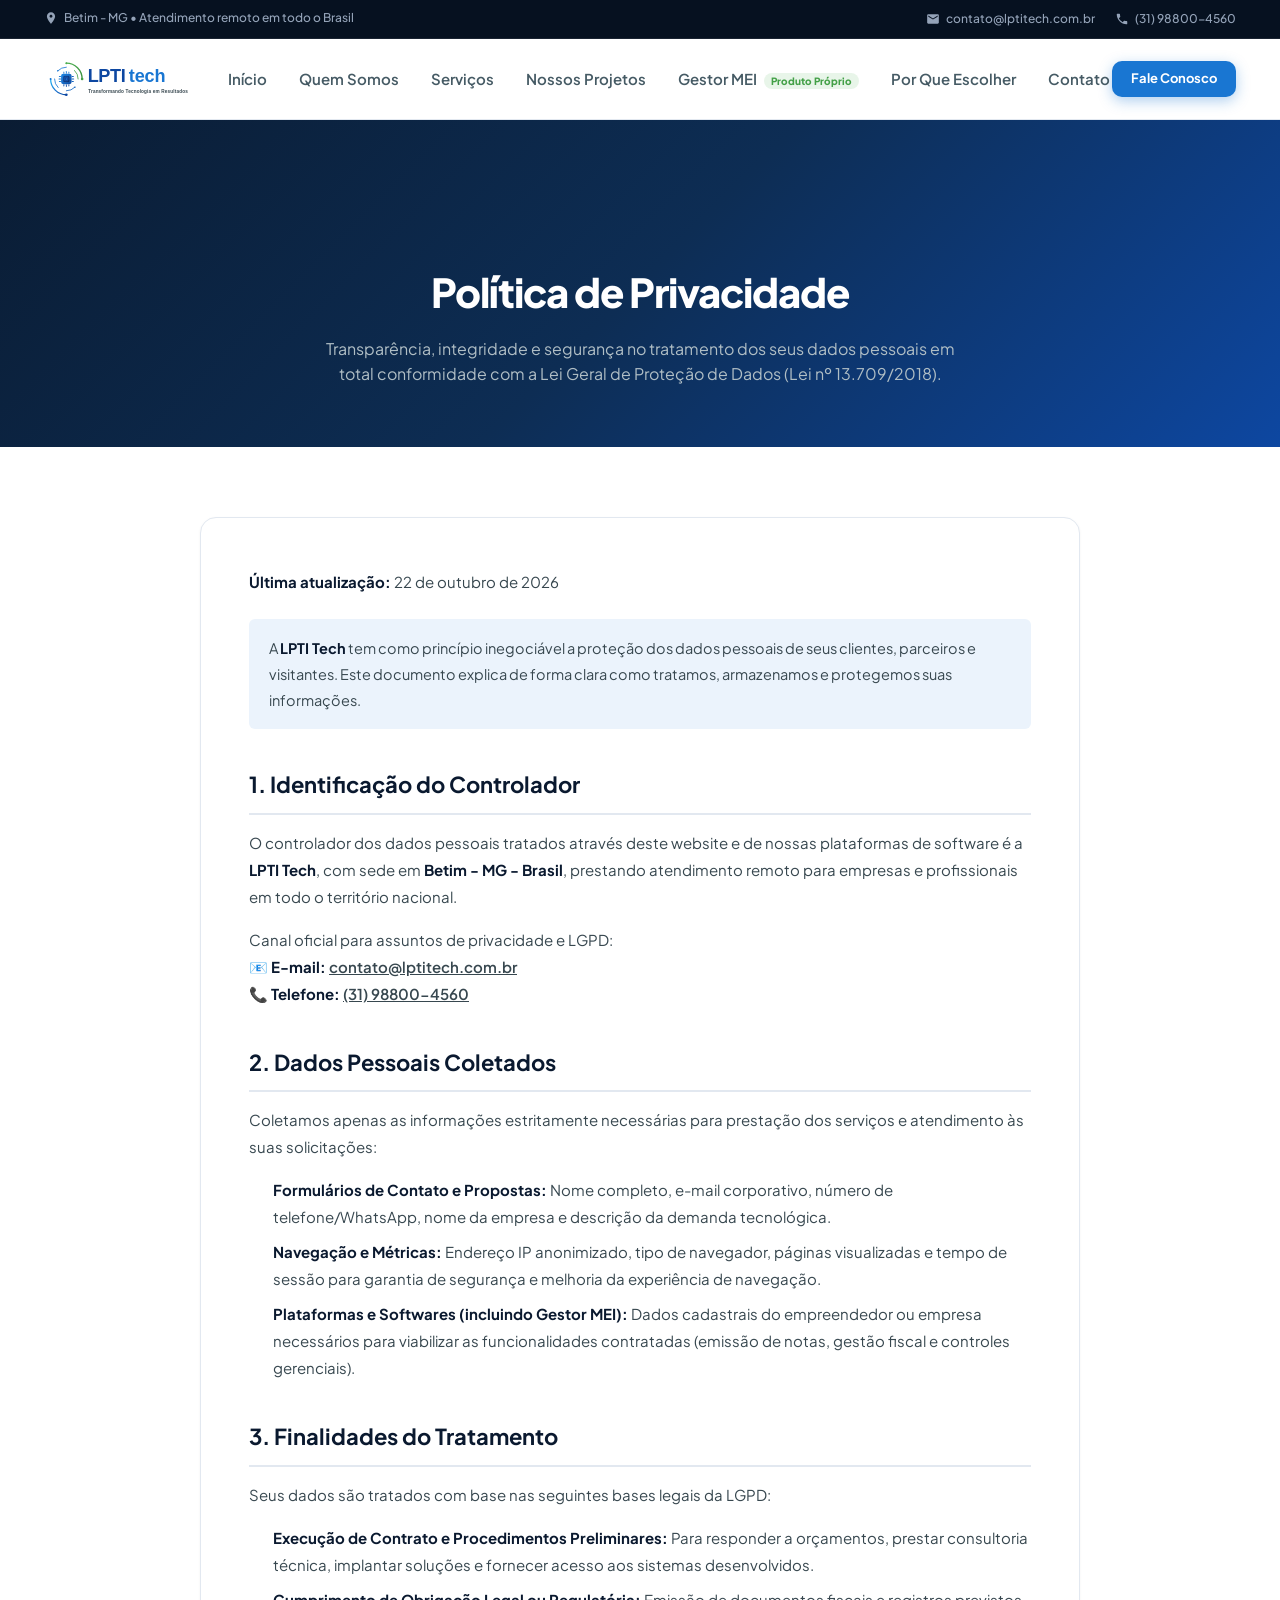
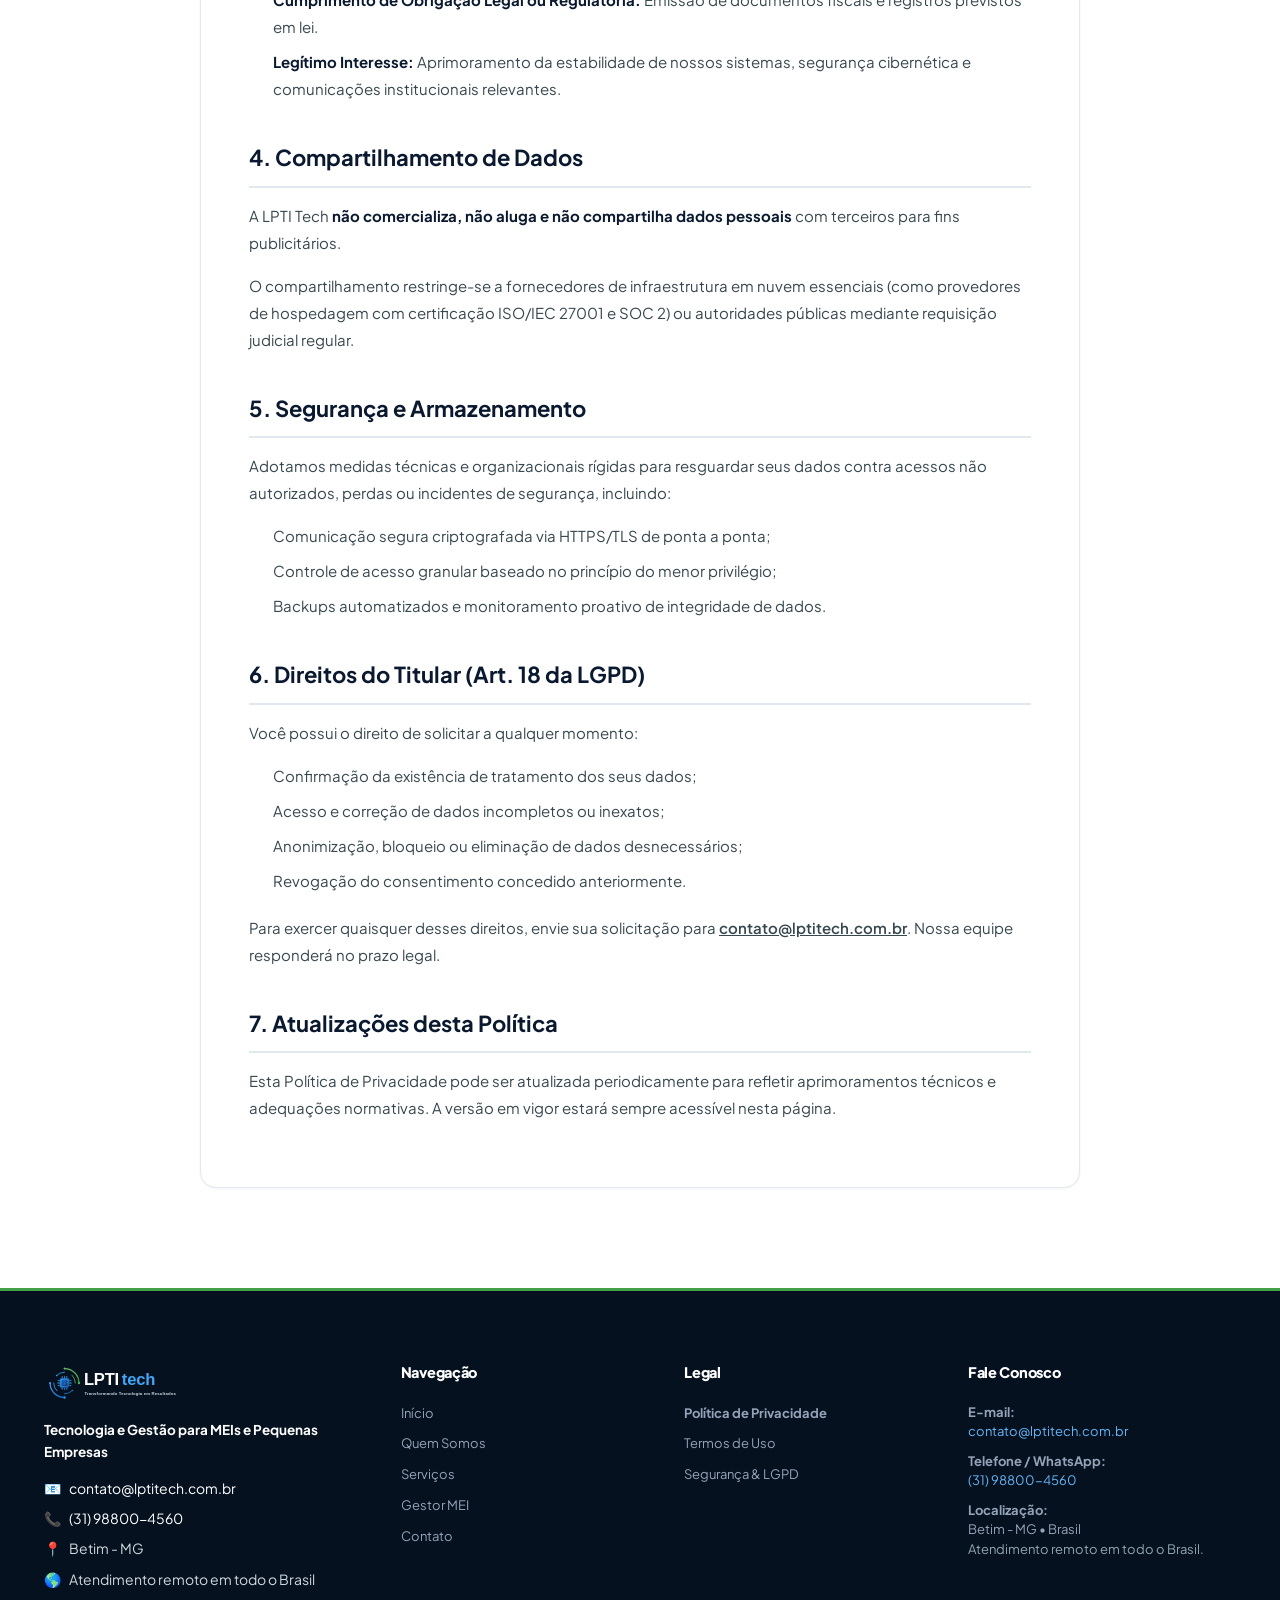
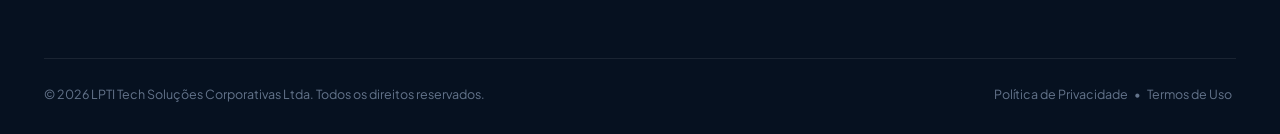
==== commit d5d96cd5: "Release v1.3 - Tecnologia e Gestão para MEIs Reposicionamento estratégico da LPTI Tech. Inclusão de" ====
--- a/politica-de-privacidade.html
+++ b/politica-de-privacidade.html
@@ -69,9 +69,6 @@
       </nav>
 
       <div class="nav-actions">
-        <a href="https://wa.me/5531988004560?text=Ol%C3%A1!%20Gostaria%20de%20falar%20com%20um%20especialista%20da%20LPTI%20Tech." target="_blank" rel="noopener noreferrer" class="btn btn-outline btn-sm nav-cta-outline">
-          WhatsApp
-        </a>
         <a href="index.html#contato" class="btn btn-primary btn-sm nav-cta">
           Fale Conosco
         </a>
@@ -175,7 +172,7 @@
         <div class="footer-brand-col">
           <img src="assets/logo-dark.svg" alt="LPTI Tech" class="footer-logo-img" width="180">
           <p class="footer-slogan">
-            Transformando Tecnologia em Resultados
+            Tecnologia e Gestão para MEIs e Pequenas Empresas
           </p>
           <div class="footer-contact-summary">
             <p class="footer-summary-item">
--- a/styles.css
+++ b/styles.css
@@ -661,6 +661,9 @@
 }
 
 .trust-badge {
+  display: inline-flex;
+  align-items: center;
+  gap: 8px;
   font-size: 13px;
   font-weight: 700;
   color: var(--slate);
@@ -1341,6 +1344,12 @@
   background-color: #E8F5E9;
   color: #2E7D32;
   border: 1px solid #A5D6A7;
+}
+
+.form-feedback.error {
+  background-color: #FFEBEE;
+  color: #C62828;
+  border: 1px solid #FFCDD2;
 }
 
 /* ================= SEÇÃO 7: RODAPÉ ================= */
@@ -2102,4 +2111,316 @@
   }
 }
 
-
+/* ==================================================
+   VERSÃO 1.3: ESTILOS NOVOS & COMPONENTES REPOSICIONADOS
+   ================================================== */
+
+/* 1. SEÇÃO QUEM ATENDEMOS */
+.who-we-serve-section {
+  background-color: var(--white);
+  padding: 80px 0;
+}
+
+.who-we-serve-hero-box {
+  max-width: 860px;
+  margin: 0 auto 48px auto;
+  text-align: center;
+  background: linear-gradient(135deg, rgba(248, 250, 252, 0.95), rgba(238, 242, 246, 0.85));
+  border: 1px solid var(--gray-border);
+  border-radius: var(--radius-lg);
+  padding: 36px 32px;
+  box-shadow: 0 4px 16px rgba(15, 23, 42, 0.04);
+}
+
+.who-lead-p {
+  font-size: 18px;
+  font-weight: 600;
+  color: var(--navy-dark);
+  line-height: 1.6;
+  margin-bottom: 14px;
+}
+
+.who-sub-p {
+  font-size: 15.5px;
+  color: var(--charcoal);
+  line-height: 1.7;
+  margin-bottom: 10px;
+}
+
+.who-sub-p:last-child {
+  margin-bottom: 0;
+}
+
+.who-segments-grid {
+  display: grid;
+  grid-template-columns: repeat(3, 1fr);
+  gap: 28px;
+}
+
+.who-segment-card {
+  background: var(--white);
+  border: 1px solid var(--gray-border);
+  border-radius: var(--radius-lg);
+  padding: 32px 26px;
+  display: flex;
+  flex-direction: column;
+  transition: all var(--transition);
+  position: relative;
+}
+
+.who-segment-card:hover {
+  transform: translateY(-6px);
+  border-color: var(--blue-primary);
+  box-shadow: var(--shadow-lg);
+}
+
+.segment-icon-pill {
+  width: 54px;
+  height: 54px;
+  border-radius: 14px;
+  background: rgba(13, 71, 161, 0.08);
+  display: flex;
+  align-items: center;
+  justify-content: center;
+  font-size: 26px;
+  margin-bottom: 20px;
+}
+
+.segment-title {
+  font-size: 19px;
+  font-weight: 700;
+  color: var(--navy-dark);
+  margin-bottom: 12px;
+}
+
+.segment-desc {
+  font-size: 14.5px;
+  color: var(--charcoal);
+  line-height: 1.6;
+  margin-bottom: 18px;
+}
+
+.segment-checklist {
+  list-style: none;
+  padding: 0;
+  margin: auto 0 0 0;
+  border-top: 1px solid #EEF2F6;
+  padding-top: 16px;
+}
+
+.segment-checklist li {
+  font-size: 13.5px;
+  color: var(--slate);
+  padding: 5px 0 5px 22px;
+  position: relative;
+  line-height: 1.4;
+}
+
+.segment-checklist li::before {
+  content: "✔";
+  position: absolute;
+  left: 0;
+  top: 5px;
+  color: #2E7D32;
+  font-weight: bold;
+  font-size: 12px;
+}
+
+@media (max-width: 992px) {
+  .who-segments-grid {
+    grid-template-columns: 1fr;
+    gap: 20px;
+  }
+}
+
+/* 2. GESTOR MEI - FUNCIONALIDADES EM DESENVOLVIMENTO (ROADMAP) */
+.gestor-dev-features {
+  margin-top: 48px;
+  padding-top: 40px;
+  border-top: 1px solid rgba(255, 255, 255, 0.15);
+}
+
+.gestor-dev-header {
+  text-align: center;
+  margin-bottom: 32px;
+}
+
+.badge-dev {
+  display: inline-flex;
+  align-items: center;
+  gap: 8px;
+  background: rgba(255, 179, 0, 0.2);
+  color: #FFE082;
+  border: 1px solid rgba(255, 179, 0, 0.4);
+  font-size: 12px;
+  font-weight: 700;
+  padding: 5px 14px;
+  border-radius: 20px;
+  letter-spacing: 0.5px;
+  text-transform: uppercase;
+  margin-bottom: 12px;
+}
+
+.gestor-dev-title {
+  color: #FFFFFF;
+  font-size: 24px;
+  font-weight: 700;
+  margin-bottom: 10px;
+}
+
+.gestor-dev-desc {
+  color: #B0BEC5;
+  font-size: 15px;
+  max-width: 720px;
+  margin: 0 auto;
+}
+
+.dev-features-grid {
+  display: grid;
+  grid-template-columns: repeat(4, 1fr);
+  gap: 16px;
+}
+
+.dev-feature-card {
+  background: rgba(255, 255, 255, 0.06);
+  backdrop-filter: blur(8px);
+  border: 1px solid rgba(255, 255, 255, 0.12);
+  border-radius: var(--radius-md);
+  padding: 18px 16px;
+  transition: all var(--transition);
+}
+
+.dev-feature-card:hover {
+  background: rgba(255, 255, 255, 0.12);
+  border-color: rgba(255, 179, 0, 0.5);
+  transform: translateY(-3px);
+}
+
+.dev-feature-icon {
+  font-size: 24px;
+  margin-bottom: 8px;
+}
+
+.dev-feature-card h4 {
+  color: #FFFFFF;
+  font-size: 15px;
+  font-weight: 700;
+  margin-bottom: 6px;
+}
+
+.dev-feature-card p {
+  color: #CFD8DC;
+  font-size: 12.5px;
+  line-height: 1.45;
+  margin: 0;
+}
+
+@media (max-width: 1024px) {
+  .dev-features-grid {
+    grid-template-columns: repeat(3, 1fr);
+  }
+}
+
+@media (max-width: 768px) {
+  .dev-features-grid {
+    grid-template-columns: repeat(2, 1fr);
+  }
+}
+
+@media (max-width: 480px) {
+  .dev-features-grid {
+    grid-template-columns: 1fr;
+  }
+}
+
+/* 3. SEÇÃO DE CONVERSÃO PREMIUM (ITEM 9) */
+.conversion-cta-section {
+  padding: 70px 0;
+  background: var(--gray-bg);
+}
+
+.conversion-cta-card {
+  position: relative;
+  background: linear-gradient(135deg, #0A192F 0%, #0D47A1 50%, #1565C0 100%);
+  border-radius: var(--radius-xl);
+  padding: 56px 40px;
+  overflow: hidden;
+  box-shadow: 0 16px 40px rgba(13, 71, 161, 0.22);
+  border: 1px solid rgba(255, 255, 255, 0.15);
+}
+
+.conversion-cta-glow {
+  position: absolute;
+  top: -50%;
+  left: 50%;
+  transform: translateX(-50%);
+  width: 600px;
+  height: 600px;
+  background: radial-gradient(circle, rgba(255, 179, 0, 0.15) 0%, transparent 70%);
+  pointer-events: none;
+}
+
+.conversion-cta-content {
+  position: relative;
+  z-index: 2;
+  max-width: 780px;
+  margin: 0 auto;
+}
+
+.conversion-pill {
+  display: inline-block;
+  background: rgba(255, 255, 255, 0.15);
+  color: #FFE082;
+  font-size: 12px;
+  font-weight: 800;
+  letter-spacing: 1.5px;
+  padding: 6px 16px;
+  border-radius: 20px;
+  margin-bottom: 20px;
+  text-transform: uppercase;
+  border: 1px solid rgba(255, 255, 255, 0.2);
+}
+
+.conversion-title {
+  color: #FFFFFF;
+  font-size: 32px;
+  font-weight: 800;
+  line-height: 1.25;
+  margin-bottom: 18px;
+}
+
+.conversion-text {
+  color: #E2E8F0;
+  font-size: 17px;
+  line-height: 1.65;
+  margin-bottom: 32px;
+}
+
+.conversion-btn-group {
+  display: flex;
+  align-items: center;
+  justify-content: center;
+  gap: 16px;
+  flex-wrap: wrap;
+}
+
+@media (max-width: 768px) {
+  .conversion-cta-card {
+    padding: 40px 24px;
+  }
+  .conversion-title {
+    font-size: 25px;
+  }
+  .conversion-text {
+    font-size: 15px;
+  }
+  .conversion-btn-group {
+    flex-direction: column;
+    width: 100%;
+  }
+  .conversion-btn-group .btn {
+    width: 100%;
+  }
+}
+
+
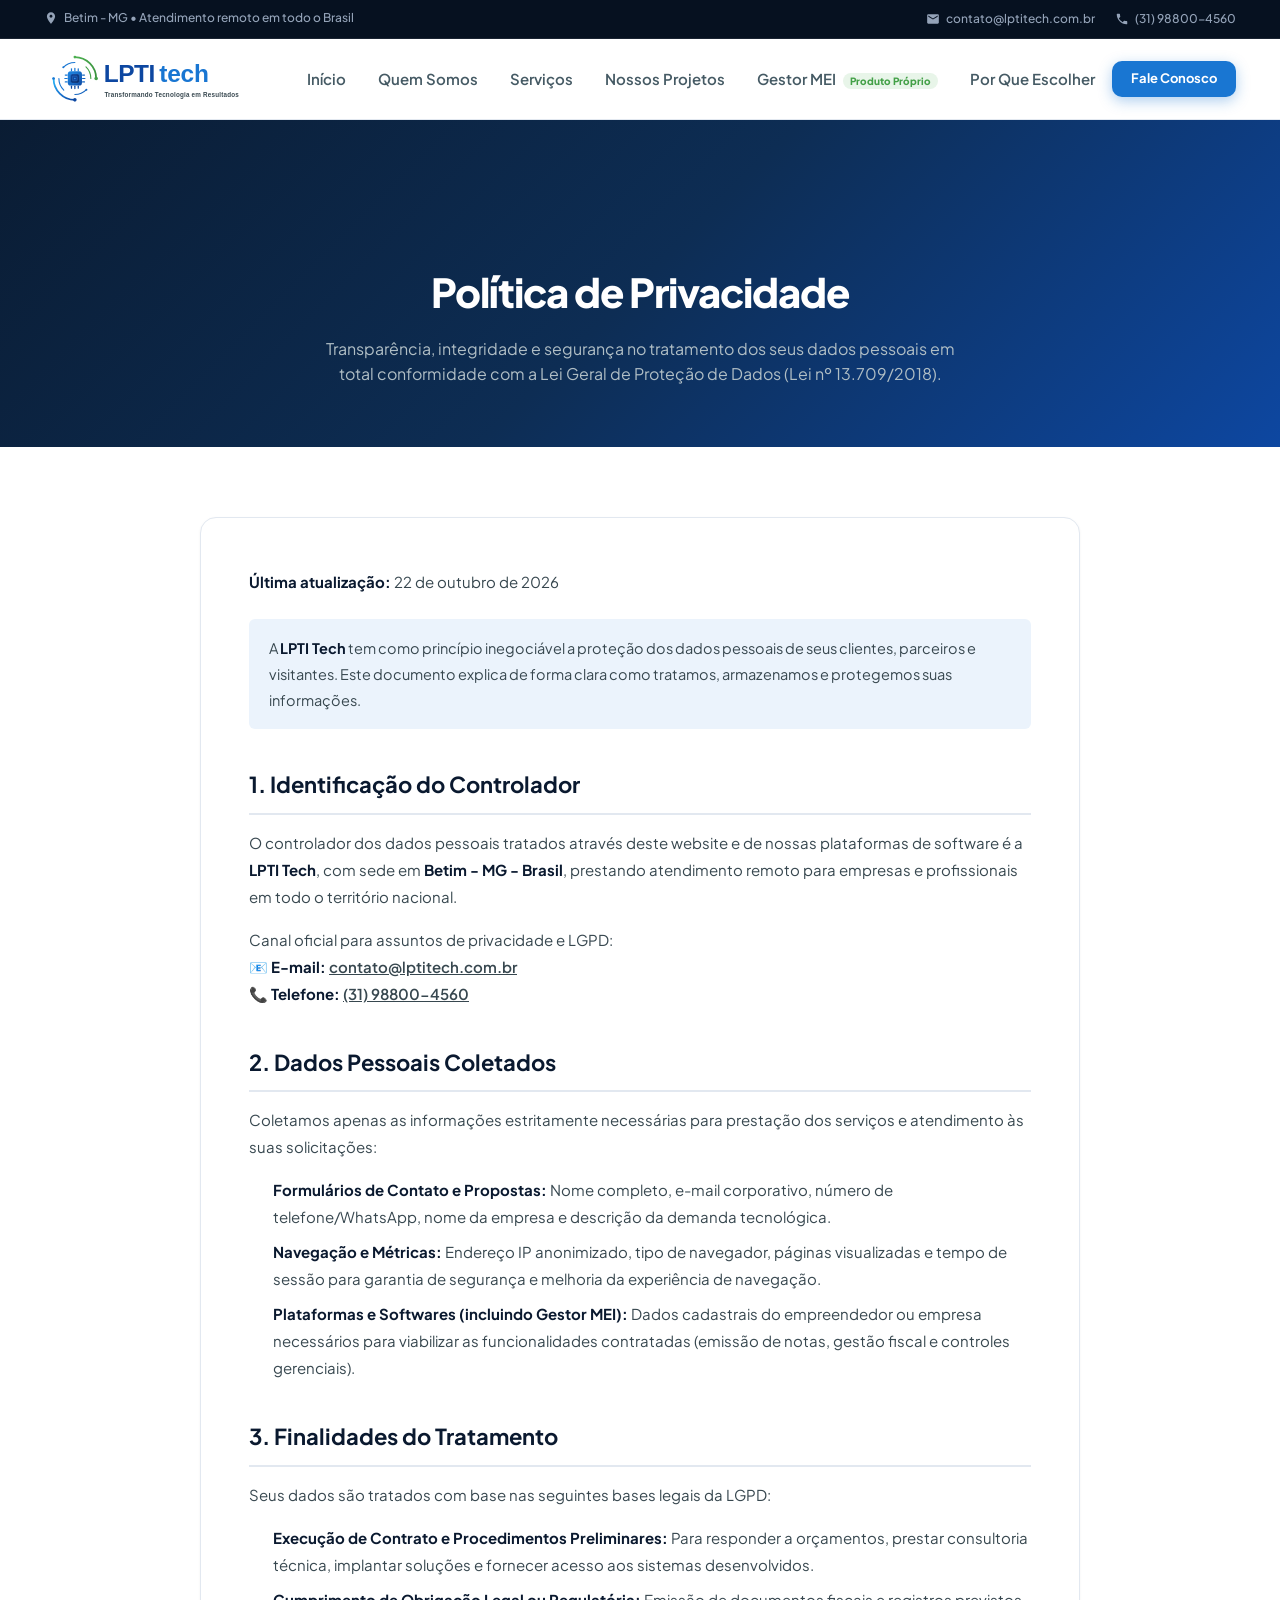
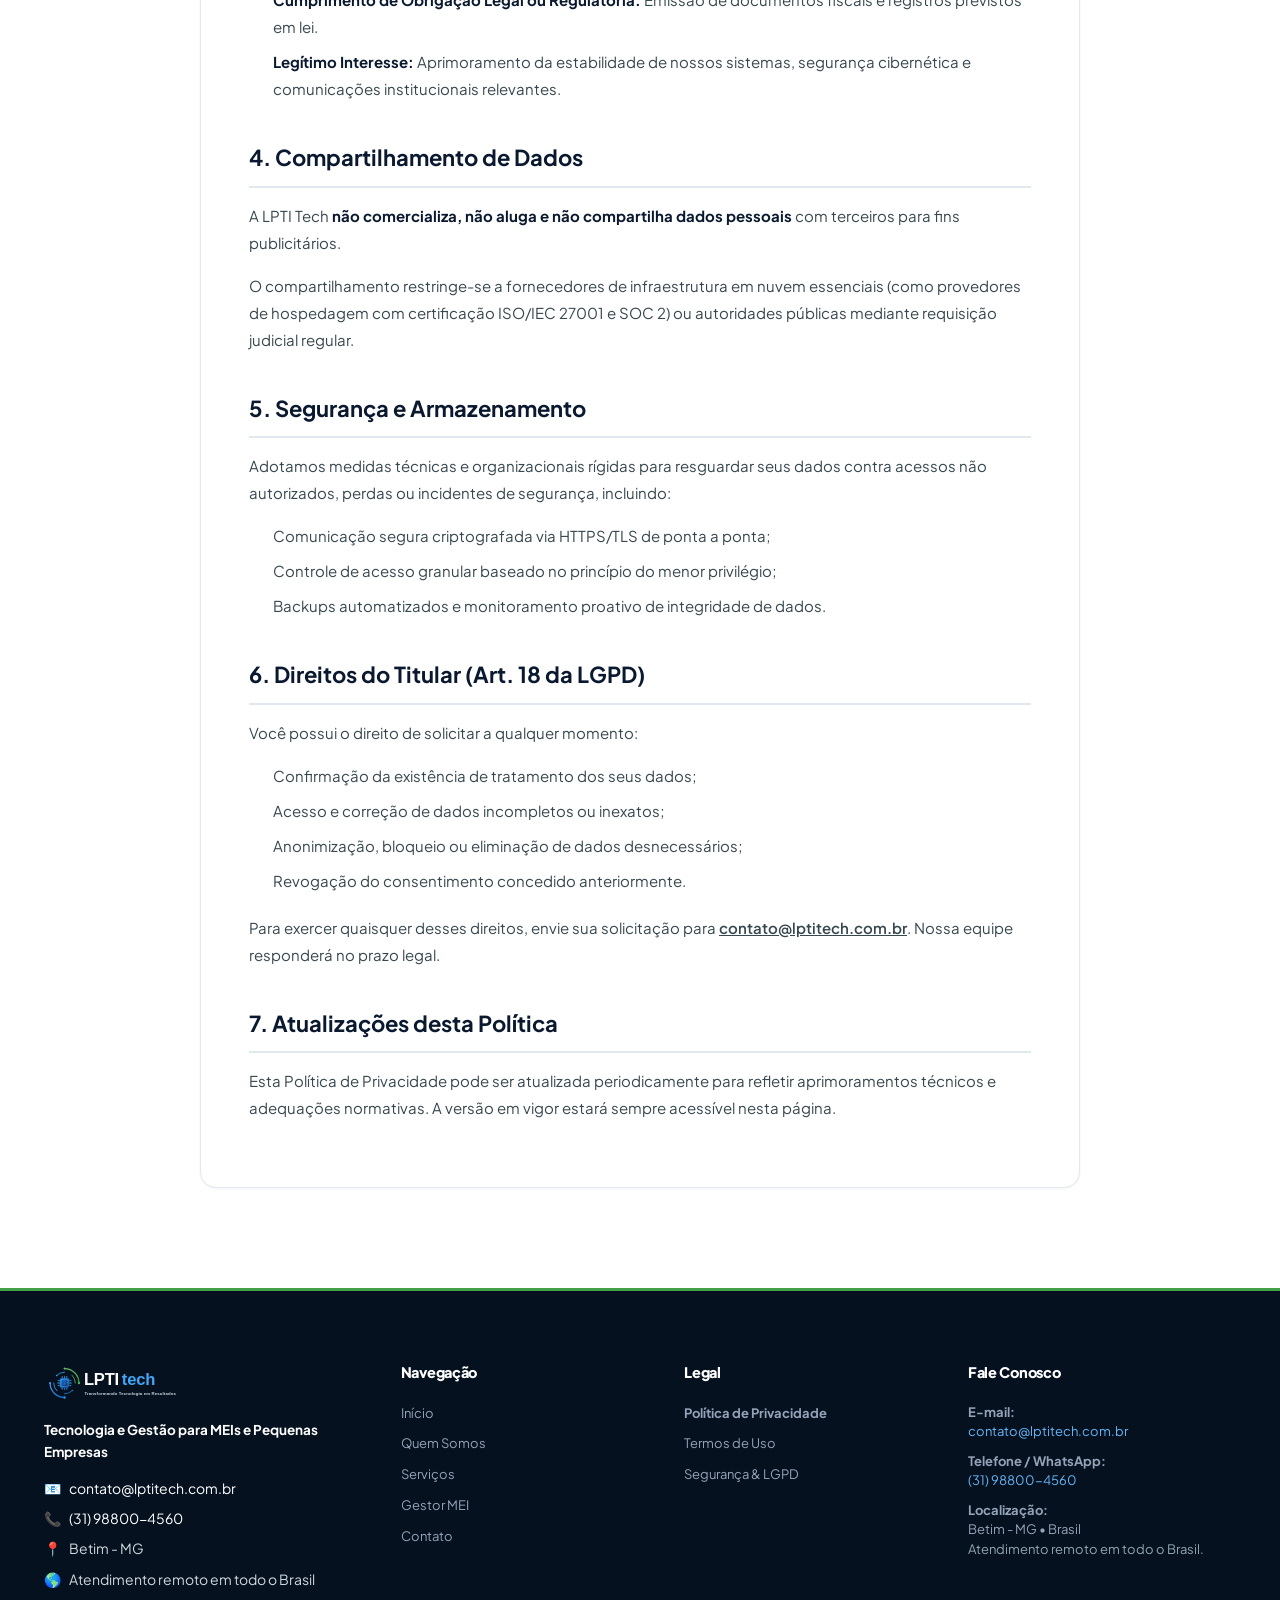
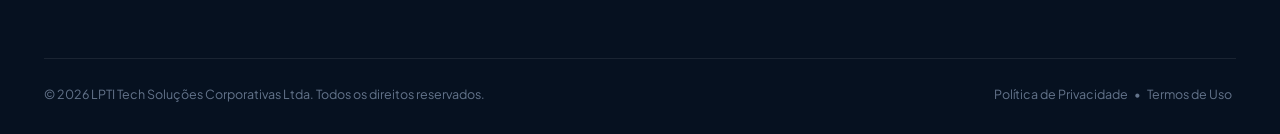
==== commit 9fc208ad: "Melhora logo do cabecalho e simplifica menu" ====
--- a/politica-de-privacidade.html
+++ b/politica-de-privacidade.html
@@ -53,7 +53,7 @@
   <header class="navbar" id="navbar">
     <div class="container navbar-container">
       <a href="index.html" class="brand-logo" aria-label="LPTI Tech Página Inicial">
-        <img src="assets/logo-light.svg" alt="LPTI Tech Logo" class="logo-img" width="190" height="50">
+        <img src="assets/logo-light.svg" alt="LPTI Tech Logo" class="logo-img" width="250" height="66">
       </a>
 
       <nav class="nav-menu" id="nav-menu">
@@ -64,7 +64,6 @@
           <li><a href="index.html#projetos" class="nav-link">Nossos Projetos</a></li>
           <li><a href="index.html#produtos" class="nav-link badge-link">Gestor MEI <span class="nav-tag">Produto Próprio</span></a></li>
           <li><a href="index.html#por-que-escolher" class="nav-link">Por Que Escolher</a></li>
-          <li><a href="index.html#contato" class="nav-link">Contato</a></li>
         </ul>
       </nav>
 
--- a/styles.css
+++ b/styles.css
@@ -295,11 +295,20 @@
 .brand-logo {
   display: flex;
   align-items: center;
+  text-decoration: none;
 }
 
 .logo-img {
-  height: 48px;
+  height: 65px;
+  max-height: 65px;
   width: auto;
+  display: block;
+  object-fit: contain;
+  transition: transform var(--transition);
+}
+
+.brand-logo:hover .logo-img {
+  transform: scale(1.02);
 }
 
 .nav-list {
@@ -443,7 +452,7 @@
 .hero-cta-group {
   display: flex;
   gap: 16px;
-  margin-bottom: 40px;
+  margin-bottom: 0;
   flex-wrap: wrap;
 }
 
@@ -880,36 +889,129 @@
   transform: translateX(4px);
 }
 
-/* Card CTA de Contato dentro da Grade */
-.cta-card-box {
-  background: linear-gradient(135deg, var(--navy-dark) 0%, var(--primary-dark) 100%);
-  color: var(--white);
-  border: none;
-  justify-content: center;
+/* ================= SEÇÃO CTA HORIZONTAL DE SERVIÇOS (AJUSTE 2) ================= */
+.services-cta-banner {
+  position: relative;
+  margin-top: 50px;
+  background: linear-gradient(135deg, #0A192F 0%, #0D2D54 50%, #0D47A1 100%);
+  border: 1px solid rgba(25, 118, 210, 0.35);
+  border-radius: var(--radius-xl);
+  padding: 56px 48px;
+  overflow: hidden;
+  box-shadow: 0 16px 40px rgba(10, 25, 47, 0.16);
+  width: 100%;
+}
+
+.services-cta-glow {
+  position: absolute;
+  top: -60%;
+  left: 50%;
+  transform: translateX(-50%);
+  width: 650px;
+  height: 350px;
+  background: radial-gradient(circle, rgba(25, 118, 210, 0.32) 0%, transparent 70%);
+  pointer-events: none;
+}
+
+.services-cta-content {
+  position: relative;
+  z-index: 2;
+  max-width: 860px;
+  margin: 0 auto;
   text-align: center;
 }
 
-.cta-mini-tag {
+.services-cta-badge {
+  display: inline-block;
+  background: rgba(67, 160, 71, 0.16);
+  border: 1px solid rgba(67, 160, 71, 0.45);
+  color: #81C784;
   font-size: 11px;
   font-weight: 800;
   letter-spacing: 1.5px;
-  color: #81C784;
-  margin-bottom: 12px;
-  display: block;
-}
-
-.cta-card-box h3 {
-  font-size: 20px;
+  padding: 6px 16px;
+  border-radius: 50px;
+  margin-bottom: 18px;
+  text-transform: uppercase;
+}
+
+.services-cta-title {
+  font-size: 32px;
   font-weight: 800;
   color: var(--white);
-  margin-bottom: 12px;
-  line-height: 1.3;
-}
-
-.cta-card-box p {
-  font-size: 13.5px;
+  line-height: 1.25;
+  margin-bottom: 16px;
+  letter-spacing: -0.5px;
+}
+
+.services-cta-desc {
+  font-size: 16.5px;
   color: #CFD8DC;
-  margin-bottom: 24px;
+  line-height: 1.65;
+  margin-bottom: 32px;
+  max-width: 740px;
+  margin-left: auto;
+  margin-right: auto;
+}
+
+.services-cta-buttons {
+  display: flex;
+  align-items: center;
+  justify-content: center;
+  gap: 16px;
+  flex-wrap: wrap;
+}
+
+.btn-whatsapp-corporate {
+  background-color: #25D366;
+  color: #FFFFFF !important;
+  font-weight: 700;
+  display: inline-flex;
+  align-items: center;
+  gap: 10px;
+  border-radius: var(--radius-md);
+  padding: 14px 28px;
+  font-size: 15px;
+  box-shadow: 0 4px 14px rgba(37, 211, 102, 0.35);
+  transition: var(--transition);
+  text-decoration: none;
+}
+
+.btn-whatsapp-corporate:hover {
+  background-color: #1EBE5D;
+  transform: translateY(-2px);
+  box-shadow: 0 8px 24px rgba(37, 211, 102, 0.5);
+  color: #FFFFFF !important;
+}
+
+@media (max-width: 768px) {
+  .services-cta-banner {
+    padding: 38px 20px;
+    margin-top: 36px;
+  }
+  .services-cta-title {
+    font-size: 23px;
+    line-height: 1.3;
+  }
+  .services-cta-desc {
+    font-size: 14.5px;
+    margin-bottom: 24px;
+  }
+  .services-cta-buttons {
+    flex-direction: column;
+    width: 100%;
+    gap: 12px;
+  }
+  .services-cta-buttons .btn,
+  .services-cta-buttons .btn-whatsapp-corporate {
+    width: 100%;
+    justify-content: center;
+  }
+}
+
+/* Card CTA legado (fallback) */
+.cta-card-box {
+  display: none;
 }
 
 /* ================= SEÇÃO 4: GESTOR MEI ================= */
@@ -1522,6 +1624,15 @@
 }
 
 /* ================= RESPONSIVIDADE (MOBILE FIRST ADAPTATION) ================= */
+@media (max-width: 1200px) and (min-width: 901px) {
+  .nav-list {
+    gap: 20px;
+  }
+  .nav-link {
+    font-size: 14px;
+  }
+}
+
 @media (max-width: 1024px) {
   .hero-container { grid-template-columns: 1fr; gap: 40px; }
   .hero-title { font-size: 40px; }
@@ -1532,6 +1643,10 @@
 }
 
 @media (max-width: 900px) {
+  .logo-img {
+    height: 52px;
+    max-height: 52px;
+  }
   .contact-grid { grid-template-columns: 1fr; }
   .contact-info-col { padding: 40px 30px; }
   .contact-form-col { padding: 40px 30px; }
@@ -1572,6 +1687,7 @@
 }
 
 @media (max-width: 600px) {
+  .logo-img { height: 48px; max-height: 48px; max-width: 190px; }
   .hero-title { font-size: 32px; letter-spacing: -0.5px; }
   .section-title { font-size: 28px; }
   .services-grid { grid-template-columns: 1fr; }
@@ -1584,60 +1700,9 @@
   .whatsapp-float { bottom: 20px; right: 20px; width: 50px; height: 50px; }
 }
 
-/* ================= CONVERSÃO NA HERO SECTION ================= */
+/* ================= CONVERSÃO NA HERO SECTION (REMOVIDO / LIMPO) ================= */
 .hero-direct-contact {
-  display: inline-flex;
-  align-items: center;
-  flex-wrap: wrap;
-  gap: 16px;
-  background: rgba(255, 255, 255, 0.95);
-  backdrop-filter: blur(8px);
-  border: 1px solid rgba(25, 118, 210, 0.25);
-  border-radius: var(--radius-pill);
-  padding: 10px 24px;
-  margin-top: 20px;
-  margin-bottom: 28px;
-  box-shadow: 0 4px 16px rgba(13, 71, 161, 0.08);
-}
-
-.hero-contact-item {
-  display: inline-flex;
-  align-items: center;
-  gap: 8px;
-  color: var(--gray-dark);
-  font-weight: 600;
-  font-size: 14.5px;
-  text-decoration: none;
-  transition: color var(--transition), transform var(--transition);
-}
-
-.hero-contact-item:hover {
-  color: var(--blue-primary);
-  transform: translateY(-1px);
-}
-
-.hero-contact-icon {
-  font-size: 16px;
-}
-
-.hero-contact-divider {
-  color: var(--gray-light);
-  font-weight: 700;
-  user-select: none;
-}
-
-@media (max-width: 600px) {
-  .hero-direct-contact {
-    flex-direction: column;
-    align-items: flex-start;
-    border-radius: var(--radius-md);
-    gap: 10px;
-    padding: 14px 18px;
-    width: 100%;
-  }
-  .hero-contact-divider {
-    display: none;
-  }
+  display: none;
 }
 
 /* ================= PÁGINAS LEGAIS / INSTITUCIONAIS ================= */
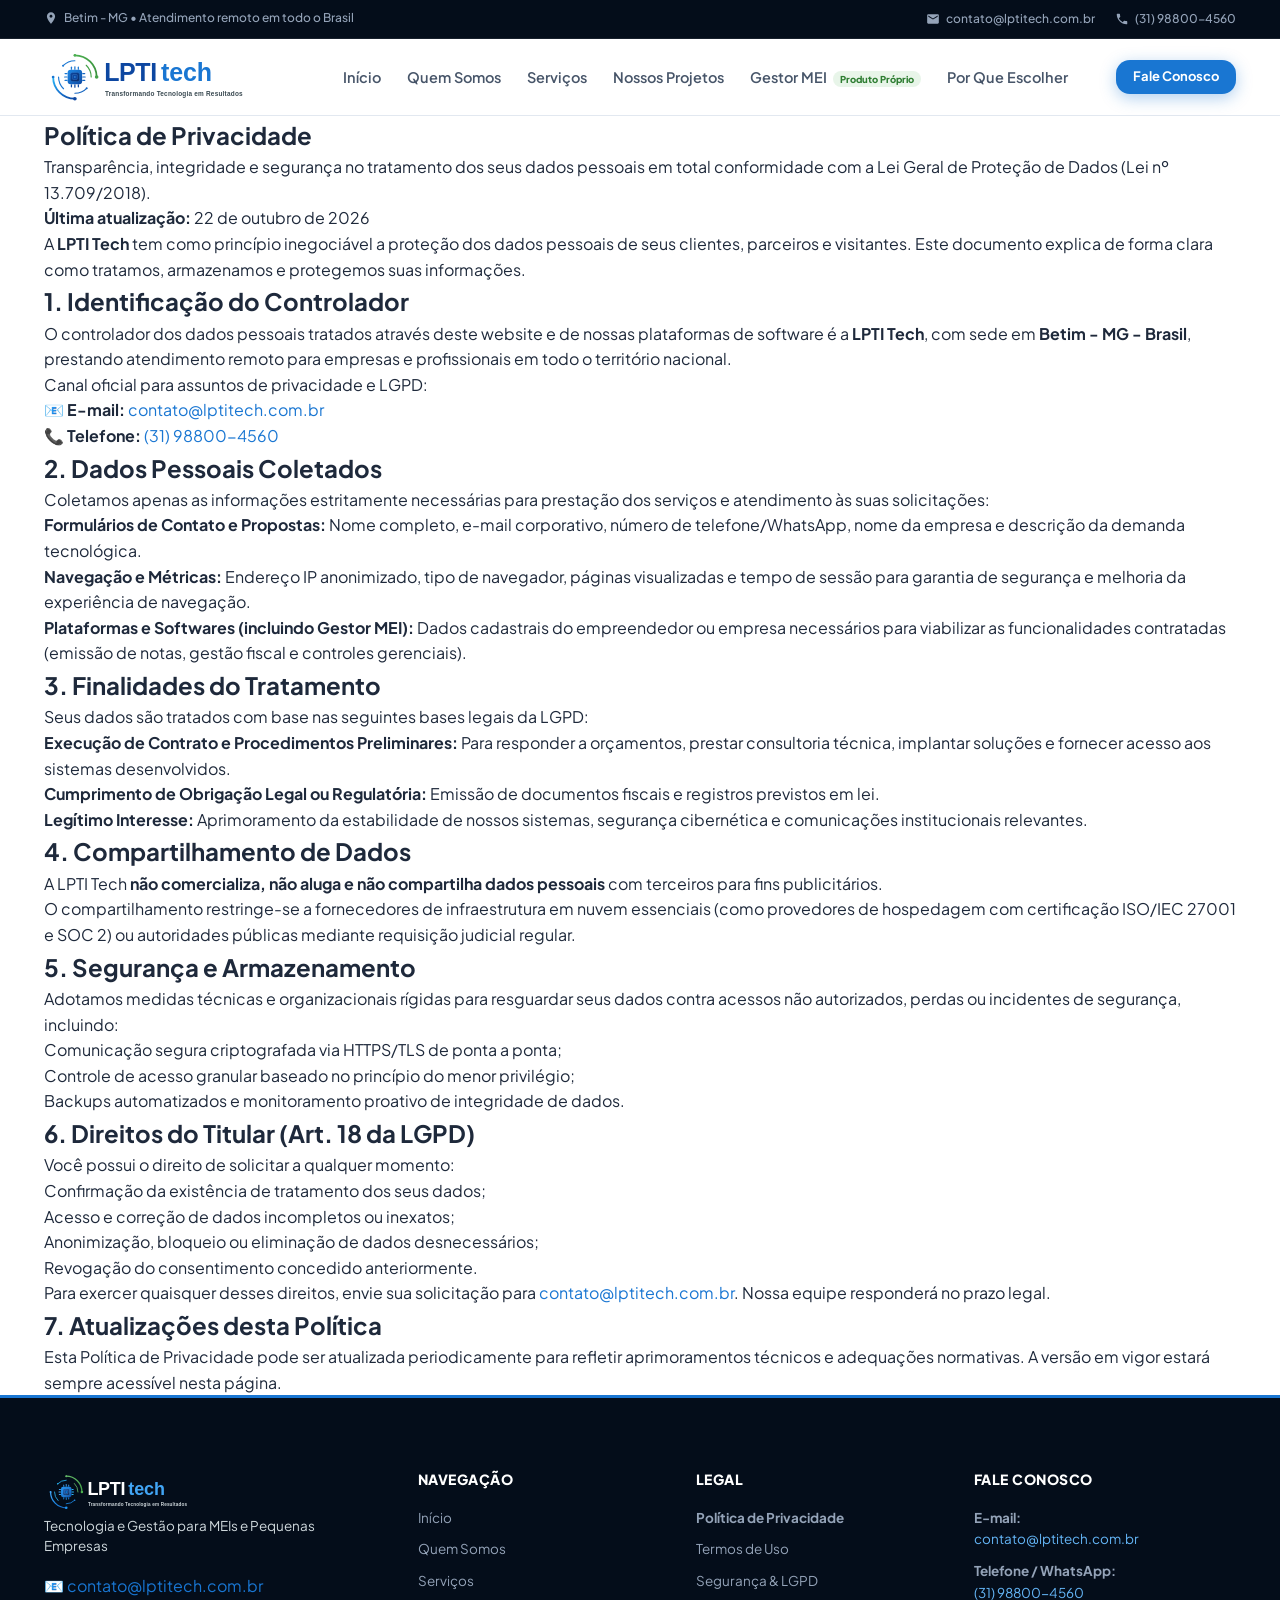
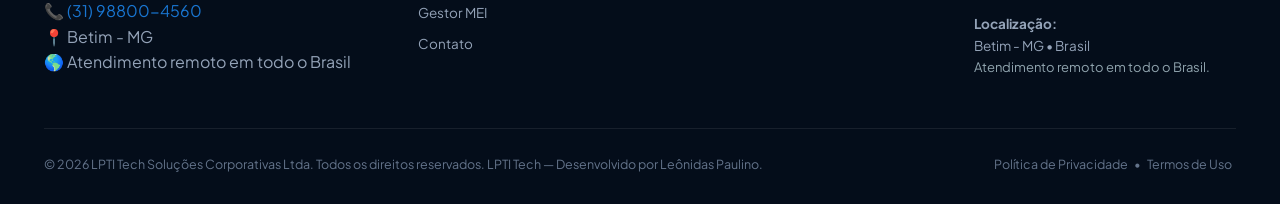
==== commit 8b2b2eb4: "feat: Landing Page 2.0 LPTI Tech & Gestor MEI com scrollytelling e SEO estruturado" ====
--- a/politica-de-privacidade.html
+++ b/politica-de-privacidade.html
@@ -8,11 +8,11 @@
   <meta name="description" content="LPTI Tech - Política de Privacidade e Proteção de Dados Pessoais em conformidade com a LGPD (Lei nº 13.709/2018).">
   <meta name="author" content="LPTI Tech Soluções Corporativas">
   <meta name="robots" content="index, follow">
-  <link rel="canonical" href="https://site-institucional-lpti-tech.vercel.app/politica-de-privacidade.html">
+  <link rel="canonical" href="https://www.lptitech.com.br/politica-de-privacidade.html">
 
   <!-- Open Graph -->
   <meta property="og:type" content="website">
-  <meta property="og:url" content="https://site-institucional-lpti-tech.vercel.app/politica-de-privacidade.html">
+  <meta property="og:url" content="https://www.lptitech.com.br/politica-de-privacidade.html">
   <meta property="og:title" content="Política de Privacidade &bull; LPTI Tech">
   <meta property="og:description" content="Política de Privacidade e Proteção de Dados em total conformidade com a LGPD.">
   <meta property="og:image" content="https://site-institucional-lpti-tech.vercel.app/assets/og-image.png">
@@ -225,7 +225,7 @@
 
       <div class="footer-bottom">
         <div class="footer-copy">
-          &copy; 2026 LPTI Tech Soluções Corporativas Ltda. Todos os direitos reservados.
+          &copy; 2026 LPTI Tech Soluções Corporativas Ltda. Todos os direitos reservados. LPTI Tech — Desenvolvido por Leônidas Paulino.
         </div>
         <div class="footer-legal">
           <a href="politica-de-privacidade.html">Política de Privacidade</a> &bull; 
--- a/styles.css
+++ b/styles.css
@@ -1,6 +1,7 @@
 /* ==============================================================================
-   LPTI TECH - STYLESHEET OFICIAL INSTITUCIONAL
-   Inspirado no padrão de excelência de Conta Azul, RD Station, TOTVS e Microsoft
+   LPTI TECH & GESTOR MEI - LANDING PAGE 2.0 (SCROLLYTELLING & HIGH CONVERSION)
+   Arquitetura: CSS3 Modular + Variáveis + Aceleração por Hardware (GPU)
+   LPTI Tech — Desenvolvido por Leônidas Paulino
    ============================================================================== */
 
 :root {
@@ -8,41 +9,55 @@
   --primary: #1976D2;
   --primary-hover: #1565C0;
   --primary-dark: #0D47A1;
-  --accent-green: #43A047;
-  --accent-green-hover: #388E3C;
-  --charcoal: #263238;
-  --slate: #455A64;
+  --primary-glow: rgba(25, 118, 210, 0.28);
+  
+  --accent-green: #2E7D32;
+  --accent-green-bright: #43A047;
+  --accent-green-glow: rgba(67, 160, 71, 0.3);
+  --accent-amber: #F57F17;
+  --accent-red: #D32F2F;
+
+  /* Superfícies & Fundos Executivos */
+  --navy-darkest: #040D1A;
+  --navy-darker: #071933;
+  --navy-dark: #0A2244;
+  --navy-surface: #0E2E5C;
+  --navy-border: rgba(255, 255, 255, 0.12);
+
+  /* Tons Neutros */
+  --charcoal: #1E293B;
+  --slate: #475569;
   --light-slate: #64748B;
   --gray-border: #E2E8F0;
   --gray-light: #F8FAFC;
   --gray-subtle: #F1F5F9;
   --white: #FFFFFF;
 
-  /* Fundos Escuros Executivos */
-  --navy-dark: #0A192F;
-  --navy-darker: #061120;
-  --navy-card: #0F233D;
-
   /* Tipografia */
   --font-main: 'Plus Jakarta Sans', -apple-system, BlinkMacSystemFont, 'Segoe UI', Roboto, Helvetica, Arial, sans-serif;
-
-  /* Sombras */
-  --shadow-sm: 0 1px 3px rgba(0, 0, 0, 0.05);
-  --shadow-md: 0 4px 12px rgba(13, 71, 161, 0.06);
-  --shadow-lg: 0 10px 25px rgba(13, 71, 161, 0.08);
-  --shadow-xl: 0 20px 40px rgba(10, 25, 47, 0.12);
-  --shadow-glow: 0 0 35px rgba(25, 118, 210, 0.25);
-
-  /* Transições e Raios */
-  --radius-sm: 6px;
-  --radius-md: 10px;
-  --radius-lg: 16px;
-  --radius-xl: 24px;
-  --transition: all 0.25s cubic-bezier(0.16, 1, 0.3, 1);
+  --font-mono: 'JetBrains Mono', 'Fira Code', monospace;
+
+  /* Elevações e Sombras Suaves */
+  --shadow-sm: 0 2px 6px rgba(0, 0, 0, 0.05);
+  --shadow-md: 0 6px 18px rgba(7, 25, 51, 0.08);
+  --shadow-lg: 0 16px 36px rgba(7, 25, 51, 0.12);
+  --shadow-xl: 0 24px 60px rgba(4, 13, 26, 0.25);
+  --shadow-glow: 0 0 40px rgba(25, 118, 210, 0.35);
+
+  /* Curvaturas */
+  --radius-sm: 8px;
+  --radius-md: 14px;
+  --radius-lg: 20px;
+  --radius-xl: 28px;
+  --radius-pill: 9999px;
+
+  /* Transição Padrão */
+  --transition-fast: all 0.2s cubic-bezier(0.16, 1, 0.3, 1);
+  --transition-smooth: all 0.35s cubic-bezier(0.16, 1, 0.3, 1);
 }
 
 /* ================= RESET & BASICS ================= */
-* {
+*, *::before, *::after {
   box-sizing: border-box;
   margin: 0;
   padding: 0;
@@ -51,6 +66,7 @@
 html {
   font-size: 16px;
   scroll-behavior: smooth;
+  text-rendering: optimizeLegibility;
 }
 
 body {
@@ -63,6 +79,10 @@
   overflow-x: hidden;
 }
 
+body.menu-open {
+  overflow: hidden;
+}
+
 img {
   max-width: 100%;
   height: auto;
@@ -72,18 +92,21 @@
 a {
   color: var(--primary);
   text-decoration: none;
-  transition: var(--transition);
-}
-
-a:hover {
-  color: var(--primary-dark);
+  transition: var(--transition-fast);
 }
 
 ul {
   list-style: none;
 }
 
-/* ================= LAYOUT CONTAINER ================= */
+button {
+  font-family: inherit;
+  border: none;
+  background: none;
+  cursor: pointer;
+}
+
+/* ================= CONTAINERS & UTILITÁRIOS ================= */
 .container {
   width: 100%;
   max-width: 1240px;
@@ -92,31 +115,87 @@
 }
 
 .text-center { text-align: center; }
-.text-green { color: var(--accent-green) !important; }
-.text-blue { color: var(--primary) !important; }
-.text-red { color: #E53935 !important; }
-.bg-light { background-color: var(--gray-light); }
-
 .text-gradient {
-  background: linear-gradient(135deg, #1976D2 0%, #0D47A1 50%, #43A047 100%);
+  background: linear-gradient(135deg, #1976D2 0%, #0D47A1 50%, #2E7D32 100%);
   -webkit-background-clip: text;
   -webkit-text-fill-color: transparent;
 }
-
-/* ================= COMPONENTES DE BOTÃO ================= */
+.text-green { color: var(--accent-green-bright) !important; }
+.text-blue { color: var(--primary) !important; }
+.text-red { color: var(--accent-red) !important; }
+.bg-light { background-color: var(--gray-light); }
+
+.section {
+  padding: 100px 0;
+  position: relative;
+}
+
+.section-badge {
+  display: inline-flex;
+  align-items: center;
+  gap: 8px;
+  font-size: 11.5px;
+  font-weight: 800;
+  letter-spacing: 1.5px;
+  text-transform: uppercase;
+  color: var(--primary);
+  background-color: rgba(25, 118, 210, 0.08);
+  border: 1px solid rgba(25, 118, 210, 0.2);
+  padding: 6px 16px;
+  border-radius: var(--radius-pill);
+  margin-bottom: 16px;
+}
+
+.section-badge.badge-green {
+  color: var(--accent-green);
+  background-color: rgba(46, 125, 50, 0.08);
+  border-color: rgba(46, 125, 50, 0.2);
+}
+
+.section-badge.badge-white {
+  color: #90CAF9;
+  background-color: rgba(255, 255, 255, 0.1);
+  border-color: rgba(255, 255, 255, 0.2);
+}
+
+.section-title {
+  font-size: 38px;
+  font-weight: 800;
+  letter-spacing: -1.2px;
+  color: var(--navy-darker);
+  margin-bottom: 18px;
+  line-height: 1.22;
+}
+
+.section-title.title-white {
+  color: var(--white);
+}
+
+.section-desc {
+  font-size: 17.5px;
+  color: var(--slate);
+  max-width: 720px;
+  margin: 0 auto 55px auto;
+  line-height: 1.65;
+}
+
+.section-desc.desc-white {
+  color: #CFD8DC;
+}
+
+/* ================= BOTÕES & CTAS ================= */
 .btn {
   display: inline-flex;
   align-items: center;
   justify-content: center;
   gap: 10px;
-  font-family: var(--font-main);
   font-size: 15px;
   font-weight: 700;
-  padding: 12px 24px;
+  padding: 13px 26px;
   border-radius: var(--radius-md);
   border: 1.5px solid transparent;
   cursor: pointer;
-  transition: var(--transition);
+  transition: var(--transition-fast);
   text-decoration: none;
   line-height: 1.2;
 }
@@ -124,19 +203,19 @@
 .btn-primary {
   background-color: var(--primary);
   color: var(--white);
-  box-shadow: 0 4px 14px rgba(25, 118, 210, 0.35);
+  box-shadow: 0 4px 16px rgba(25, 118, 210, 0.35);
 }
 
 .btn-primary:hover {
   background-color: var(--primary-dark);
   color: var(--white);
   transform: translateY(-2px);
-  box-shadow: 0 6px 20px rgba(13, 71, 161, 0.4);
+  box-shadow: 0 6px 22px rgba(13, 71, 161, 0.45);
 }
 
 .btn-secondary {
   background-color: var(--white);
-  color: var(--primary-dark);
+  color: var(--navy-dark);
   border-color: var(--gray-border);
   box-shadow: var(--shadow-sm);
 }
@@ -148,89 +227,40 @@
   transform: translateY(-2px);
 }
 
-.btn-accent {
-  background-color: var(--accent-green);
-  color: var(--white);
-  box-shadow: 0 4px 14px rgba(67, 160, 71, 0.35);
-}
-
-.btn-accent:hover {
-  background-color: var(--accent-green-hover);
-  color: var(--white);
+.btn-whatsapp {
+  background-color: #25D366;
+  color: var(--white) !important;
+  font-weight: 800;
+  box-shadow: 0 4px 16px rgba(37, 211, 102, 0.35);
+}
+
+.btn-whatsapp:hover {
+  background-color: #1EBE5D;
   transform: translateY(-2px);
-  box-shadow: 0 6px 20px rgba(56, 142, 60, 0.4);
-}
-
-.btn-outline {
-  background-color: transparent;
-  border-color: var(--primary);
-  color: var(--primary);
-}
-
-.btn-outline:hover {
-  background-color: rgba(25, 118, 210, 0.08);
-  color: var(--primary-dark);
+  box-shadow: 0 8px 24px rgba(37, 211, 102, 0.5);
+  color: var(--white) !important;
 }
 
 .btn-outline-white {
   background-color: transparent;
-  border-color: rgba(255, 255, 255, 0.4);
+  border-color: rgba(255, 255, 255, 0.35);
   color: var(--white);
 }
 
 .btn-outline-white:hover {
-  background-color: rgba(255, 255, 255, 0.15);
+  background-color: rgba(255, 255, 255, 0.12);
   border-color: var(--white);
   color: var(--white);
   transform: translateY(-2px);
 }
 
-.btn-sm { padding: 9px 18px; font-size: 13px; }
-.btn-lg { padding: 15px 30px; font-size: 16px; border-radius: var(--radius-lg); }
+.btn-sm { padding: 8px 16px; font-size: 13px; }
+.btn-lg { padding: 15px 32px; font-size: 16px; border-radius: var(--radius-lg); }
 .btn-block { width: 100%; }
 
-/* Badges de Seção */
-.section-badge {
-  display: inline-block;
-  font-size: 11px;
-  font-weight: 800;
-  letter-spacing: 2px;
-  text-transform: uppercase;
-  color: var(--primary);
-  background-color: rgba(25, 118, 210, 0.08);
-  padding: 6px 14px;
-  border-radius: 30px;
-  margin-bottom: 12px;
-}
-
-.badge-white {
-  color: #90CAF9;
-  background-color: rgba(255, 255, 255, 0.1);
-}
-
-.section-title {
-  font-size: 36px;
-  font-weight: 800;
-  letter-spacing: -1px;
-  color: var(--primary-dark);
-  margin-bottom: 16px;
-  line-height: 1.25;
-}
-
-.section-desc {
-  font-size: 17px;
-  color: var(--light-slate);
-  max-width: 680px;
-  margin: 0 auto 50px auto;
-}
-
-.section {
-  padding: 90px 0;
-}
-
-/* ================= TOPBAR ================= */
+/* ================= TOPBAR & NAVBAR ================= */
 .topbar {
-  background-color: var(--navy-darker);
+  background-color: var(--navy-darkest);
   color: #94A3B8;
   font-size: 12px;
   font-weight: 500;
@@ -263,66 +293,83 @@
   color: var(--white);
 }
 
-@media (max-width: 768px) {
-  .topbar { display: none; }
-}
-
-/* ================= NAVBAR ================= */
 .navbar {
   position: sticky;
   top: 0;
   left: 0;
   width: 100%;
-  background-color: rgba(255, 255, 255, 0.95);
-  backdrop-filter: blur(12px);
-  -webkit-backdrop-filter: blur(12px);
+  background-color: rgba(255, 255, 255, 0.94);
+  backdrop-filter: blur(14px);
+  -webkit-backdrop-filter: blur(14px);
   border-bottom: 1px solid var(--gray-border);
   z-index: 1000;
-  transition: var(--transition);
+  transition: var(--transition-fast);
 }
 
 .navbar.scrolled {
-  box-shadow: 0 4px 20px rgba(0, 0, 0, 0.06);
+  box-shadow: 0 4px 24px rgba(7, 25, 51, 0.07);
 }
 
 .navbar-container {
-  height: 80px;
+  height: 76px;
   display: flex;
   justify-content: space-between;
   align-items: center;
 }
 
-.brand-logo {
-  display: flex;
-  align-items: center;
+.brand-wrapper {
+  display: flex;
+  align-items: center;
+  gap: 12px;
   text-decoration: none;
 }
 
-.logo-img {
-  height: 65px;
-  max-height: 65px;
-  width: auto;
+.brand-icon {
+  width: 44px;
+  height: 44px;
+  border-radius: 12px;
+  box-shadow: 0 4px 12px rgba(7, 25, 51, 0.2);
   display: block;
-  object-fit: contain;
-  transition: transform var(--transition);
-}
-
-.brand-logo:hover .logo-img {
-  transform: scale(1.02);
+}
+
+.brand-text {
+  display: flex;
+  flex-direction: column;
+}
+
+.brand-title {
+  font-size: 18px;
+  font-weight: 900;
+  color: var(--navy-darker);
+  line-height: 1.1;
+  letter-spacing: -0.3px;
+}
+
+.brand-sub {
+  font-size: 11px;
+  font-weight: 700;
+  color: var(--primary);
+  text-transform: uppercase;
+  letter-spacing: 0.5px;
+}
+
+.nav-menu {
+  display: flex;
+  align-items: center;
 }
 
 .nav-list {
   display: flex;
   align-items: center;
-  gap: 32px;
+  gap: 26px;
 }
 
 .nav-link {
-  font-size: 15px;
+  font-size: 14.5px;
   font-weight: 600;
   color: var(--slate);
+  padding: 6px 0;
   position: relative;
-  padding: 6px 0;
 }
 
 .nav-link:hover, .nav-link.active {
@@ -332,28 +379,22 @@
 .nav-link.active::after {
   content: '';
   position: absolute;
-  bottom: 0;
+  bottom: -4px;
   left: 0;
   width: 100%;
   height: 2.5px;
   background-color: var(--primary);
-  border-radius: 2px;
+  border-radius: var(--radius-pill);
 }
 
 .nav-tag {
   background-color: #E8F5E9;
   color: var(--accent-green);
-  font-size: 10px;
+  font-size: 9.5px;
   font-weight: 800;
   padding: 2px 7px;
-  border-radius: 12px;
-  margin-left: 4px;
-}
-
-.nav-actions {
-  display: flex;
-  align-items: center;
-  gap: 12px;
+  border-radius: 10px;
+  margin-left: 3px;
 }
 
 .hamburger {
@@ -369,1021 +410,1046 @@
   width: 24px;
   height: 2.5px;
   margin: 5px auto;
-  background-color: var(--charcoal);
+  background-color: var(--navy-darker);
   border-radius: 2px;
-  transition: var(--transition);
-}
-
-/* ================= SEÇÃO 1: HERO SECTION ================= */
-.hero-section {
+  transition: var(--transition-fast);
+}
+
+/* ================= ATO 1: HERO & EXPLODED VIEW CINEMÁTICA ================= */
+.hero-scrolly-section {
   position: relative;
-  padding: 80px 0 100px 0;
-  background: linear-gradient(180deg, #FFFFFF 0%, #F4F8FC 100%);
-  overflow: hidden;
-}
-
-.hero-bg-glow {
+  background: radial-gradient(ellipse at 50% 0%, #0d2847 0%, #071933 60%, #040d1a 100%);
+  color: var(--white);
+  overflow: visible;
+  padding-top: 60px;
+}
+
+.hero-glow-back {
   position: absolute;
-  top: -20%;
+  top: 0;
   left: 50%;
   transform: translateX(-50%);
-  width: 900px;
+  width: 1000px;
   height: 500px;
-  background: radial-gradient(circle, rgba(25, 118, 210, 0.12) 0%, rgba(67, 160, 71, 0.06) 40%, transparent 70%);
+  background: radial-gradient(circle, rgba(25, 118, 210, 0.25) 0%, rgba(46, 125, 50, 0.12) 45%, transparent 70%);
   pointer-events: none;
   z-index: 0;
 }
 
-.hero-container {
+.hero-header-box {
   position: relative;
-  z-index: 1;
-  display: grid;
-  grid-template-columns: 1.15fr 0.95fr;
-  align-items: center;
-  gap: 50px;
-}
-
-.pill-badge {
-  display: inline-flex;
-  align-items: center;
-  gap: 10px;
-  font-size: 12.5px;
-  font-weight: 700;
-  color: var(--primary-dark);
-  background-color: #E3F2FD;
-  border: 1px solid #BBDEFB;
-  padding: 6px 16px;
-  border-radius: 30px;
-  margin-bottom: 24px;
-}
-
-.pulse-dot {
-  width: 8px;
-  height: 8px;
-  border-radius: 50%;
-  background-color: var(--accent-green);
-  box-shadow: 0 0 0 rgba(67, 160, 71, 0.4);
-  animation: pulse 2s infinite;
-}
-
-@keyframes pulse {
-  0% { box-shadow: 0 0 0 0 rgba(67, 160, 71, 0.5); }
-  70% { box-shadow: 0 0 0 8px rgba(67, 160, 71, 0); }
-  100% { box-shadow: 0 0 0 0 rgba(67, 160, 71, 0); }
-}
-
-.hero-title {
-  font-size: 50px;
-  font-weight: 800;
-  letter-spacing: -1.5px;
+  z-index: 2;
+  text-align: center;
+  max-width: 900px;
+  margin: 0 auto;
+  padding: 0 20px 40px 20px;
+}
+
+.hero-headline {
+  font-size: 52px;
+  font-weight: 900;
+  letter-spacing: -1.8px;
   line-height: 1.15;
-  color: var(--navy-dark);
+  color: var(--white);
   margin-bottom: 22px;
 }
 
-.hero-subtitle {
-  font-size: 18px;
-  color: var(--slate);
+.hero-lead {
+  font-size: 19px;
+  color: #CFD8DC;
   line-height: 1.65;
   margin-bottom: 35px;
-  max-width: 580px;
-}
-
-.hero-cta-group {
-  display: flex;
-  gap: 16px;
-  margin-bottom: 0;
+  max-width: 760px;
+  margin-left: auto;
+  margin-right: auto;
+}
+
+.hero-cta-row {
+  display: flex;
+  align-items: center;
+  justify-content: center;
+  gap: 18px;
+  margin-bottom: 35px;
   flex-wrap: wrap;
 }
 
-.hero-highlights {
+.hero-pills-row {
+  display: flex;
+  align-items: center;
+  justify-content: center;
+  gap: 20px;
+  flex-wrap: wrap;
+}
+
+.hero-pill-badge {
+  display: inline-flex;
+  align-items: center;
+  gap: 8px;
+  font-size: 13px;
+  font-weight: 700;
+  color: #B0BEC5;
+  background: rgba(255, 255, 255, 0.05);
+  border: 1px solid rgba(255, 255, 255, 0.1);
+  padding: 6px 16px;
+  border-radius: var(--radius-pill);
+}
+
+.hero-pill-badge .dot {
+  width: 7px;
+  height: 7px;
+  border-radius: 50%;
+  background-color: #4CAF50;
+  box-shadow: 0 0 8px #4CAF50;
+}
+
+/* Container do Track da Vista Explodida */
+.exploded-track {
+  position: relative;
+  min-height: 250vh; /* Altura do scroll para animação fluida */
+  width: 100%;
+}
+
+.exploded-sticky-stage {
+  position: sticky;
+  top: 76px;
+  height: calc(100vh - 76px);
+  width: 100%;
   display: flex;
   flex-direction: column;
-  gap: 10px;
-  border-top: 1px solid var(--gray-border);
-  padding-top: 25px;
-}
-
-.hero-highlight-item {
-  display: flex;
-  align-items: center;
-  gap: 10px;
-  font-size: 13.5px;
-  font-weight: 600;
-  color: var(--charcoal);
-}
-
-.check-icon {
-  color: var(--accent-green);
-}
-
-/* Hero Visual / SaaS Card Mockup */
-.hero-visual {
+  align-items: center;
+  justify-content: center;
+  overflow: hidden;
+  padding: 10px 20px;
+}
+
+.exploded-stage-indicator {
+  position: absolute;
+  top: 15px;
+  background: rgba(255, 255, 255, 0.08);
+  border: 1px solid rgba(255, 255, 255, 0.16);
+  backdrop-filter: blur(8px);
+  border-radius: var(--radius-pill);
+  padding: 5px 16px;
+  font-size: 12px;
+  font-weight: 700;
+  letter-spacing: 0.5px;
+  color: #90CAF9;
+  display: flex;
+  align-items: center;
+  gap: 8px;
+  z-index: 10;
+}
+
+.exploded-viewport {
   position: relative;
-}
-
-.saas-card-window {
-  background: var(--navy-dark);
-  border-radius: var(--radius-xl);
-  border: 1px solid rgba(255, 255, 255, 0.12);
-  box-shadow: var(--shadow-xl);
-  overflow: hidden;
-  transition: transform 0.3s ease;
-}
-
-.saas-card-window:hover {
-  transform: translateY(-4px);
-}
-
-.saas-header-bar {
-  background: rgba(255, 255, 255, 0.06);
-  padding: 12px 18px;
-  display: flex;
-  align-items: center;
+  width: 100%;
+  max-width: 960px;
+  height: 520px;
+  perspective: 1400px;
+  display: flex;
+  align-items: center;
+  justify-content: center;
+}
+
+.exploded-model-stack {
+  position: relative;
+  width: 620px;
+  height: 280px;
+  transform-style: preserve-3d;
+  transform: rotateX(46deg) rotateZ(-24deg);
+  transition: transform 0.1s ease-out;
+  will-change: transform;
+}
+
+/* Camadas Físicas da Vista Explodida */
+.exploded-layer {
+  position: absolute;
+  left: 0;
+  top: 0;
+  width: 100%;
+  height: 100%;
+  border-radius: 20px;
+  box-shadow: 0 12px 30px rgba(0, 0, 0, 0.45);
+  transition: transform 0.1s ease-out, box-shadow 0.2s ease;
+  will-change: transform;
+}
+
+/* Camada 1: Keycaps / Interface */
+.layer-keycaps {
+  background: linear-gradient(135deg, rgba(30, 41, 59, 0.95), rgba(15, 23, 42, 0.95));
+  border: 2px solid rgba(100, 181, 246, 0.6);
+  z-index: 3;
+  display: flex;
+  flex-direction: column;
+  padding: 16px 20px;
+  box-shadow: 0 20px 45px rgba(25, 118, 210, 0.35);
+}
+
+.layer-keycaps .layer-header-screen {
+  display: flex;
   justify-content: space-between;
-  border-bottom: 1px solid rgba(255, 255, 255, 0.08);
-}
-
-.window-dots {
-  display: flex;
+  align-items: center;
+  background: #040D1A;
+  border-radius: 10px;
+  padding: 8px 14px;
+  margin-bottom: 14px;
+  border: 1px solid rgba(255, 255, 255, 0.1);
+}
+
+.screen-live-label {
+  font-family: var(--font-mono);
+  font-size: 11px;
+  color: #69F0AE;
+  display: flex;
+  align-items: center;
   gap: 6px;
 }
 
-.dot {
-  width: 10px;
-  height: 10px;
-  border-radius: 50%;
-}
-.dot-red { background-color: #EF5350; }
-.dot-yellow { background-color: #FFCA28; }
-.dot-green { background-color: #66BB6A; }
-
-.window-title {
-  font-family: 'JetBrains Mono', monospace;
-  font-size: 11px;
-  color: #94A3B8;
-}
-
-.status-live {
-  font-size: 11px;
-  font-weight: 700;
-  color: #81C784;
-  display: flex;
-  align-items: center;
-  gap: 6px;
-}
-
-.live-dot {
+.screen-live-label::before {
+  content: '';
   width: 6px;
   height: 6px;
   border-radius: 50%;
-  background-color: var(--accent-green);
-}
-
-.saas-body {
+  background: #69F0AE;
+  animation: pulse-dot 1.8s infinite;
+}
+
+.screen-total-readout {
+  font-family: var(--font-mono);
+  font-size: 16px;
+  font-weight: 800;
+  color: #64B5F6;
+}
+
+.layer-keycaps-grid {
+  display: grid;
+  grid-template-columns: repeat(6, 1fr);
+  gap: 8px;
+  flex-grow: 1;
+}
+
+.keycap {
+  background: rgba(255, 255, 255, 0.08);
+  border: 1px solid rgba(255, 255, 255, 0.18);
+  border-radius: 6px;
+  display: flex;
+  align-items: center;
+  justify-content: center;
+  font-family: var(--font-mono);
+  font-size: 11.5px;
+  font-weight: 700;
+  color: #E2E8F0;
+  box-shadow: 0 3px 6px rgba(0, 0, 0, 0.3);
+}
+
+.keycap.key-accent {
+  background: linear-gradient(135deg, #1976D2, #0D47A1);
+  border-color: #64B5F6;
+  color: var(--white);
+}
+
+.keycap.key-green {
+  background: linear-gradient(135deg, #43A047, #2E7D32);
+  border-color: #81C784;
+  color: var(--white);
+  grid-column: span 2;
+}
+
+/* Camada 2: Switches & Matriz de Segurança */
+.layer-switches {
+  background: linear-gradient(135deg, #0A192F, #081426);
+  border: 2px solid rgba(67, 160, 71, 0.5);
+  z-index: 2;
+  display: flex;
+  align-items: center;
+  justify-content: space-around;
+  padding: 20px;
+}
+
+.matrix-grid-pattern {
+  display: grid;
+  grid-template-columns: repeat(8, 1fr);
+  gap: 12px;
+  width: 100%;
+}
+
+.switch-node {
+  height: 28px;
+  background: rgba(67, 160, 71, 0.15);
+  border: 1px solid rgba(129, 199, 132, 0.4);
+  border-radius: 4px;
+  display: flex;
+  align-items: center;
+  justify-content: center;
+  font-size: 10px;
+  color: #81C784;
+}
+
+/* Camada 3: Chassi & Placa-Mãe */
+.layer-chassis {
+  background: linear-gradient(135deg, #071526, #02070F);
+  border: 2px solid rgba(255, 255, 255, 0.2);
+  z-index: 1;
+  padding: 20px 24px;
+  display: flex;
+  align-items: center;
+  justify-content: space-between;
+}
+
+.chassis-circuits {
+  display: flex;
+  align-items: center;
+  gap: 20px;
+  width: 100%;
+}
+
+.core-chip {
+  width: 90px;
+  height: 90px;
+  background: #0A1C33;
+  border: 2px solid #2196F3;
+  border-radius: 12px;
+  display: flex;
+  flex-direction: column;
+  align-items: center;
+  justify-content: center;
+  box-shadow: 0 0 20px rgba(33, 150, 243, 0.4);
+}
+
+.core-chip-logo {
+  font-size: 22px;
+  margin-bottom: 2px;
+}
+
+.core-chip-name {
+  font-family: var(--font-mono);
+  font-size: 9px;
+  font-weight: 800;
+  color: #64B5F6;
+  letter-spacing: 1px;
+}
+
+.bus-lines {
+  flex-grow: 1;
+  display: flex;
+  flex-direction: column;
+  gap: 6px;
+}
+
+.bus-line {
+  height: 2px;
+  background: linear-gradient(90deg, #1976D2, transparent);
+  border-radius: 1px;
+}
+
+/* Callout Cards Flutuantes (Aparecem na Separação) */
+.callout-card {
+  position: absolute;
+  background: rgba(10, 28, 51, 0.92);
+  border: 1px solid rgba(255, 255, 255, 0.18);
+  backdrop-filter: blur(12px);
+  border-radius: var(--radius-md);
+  padding: 16px 20px;
+  width: 320px;
+  box-shadow: 0 16px 40px rgba(0, 0, 0, 0.45);
+  opacity: 0;
+  transform: translateY(20px);
+  transition: opacity 0.25s ease, transform 0.25s ease;
+  pointer-events: none;
+  z-index: 20;
+}
+
+.callout-card.card-top {
+  right: -40px;
+  top: 10px;
+}
+
+.callout-card.card-mid {
+  left: -50px;
+  top: 45%;
+  transform: translateY(-50%);
+}
+
+.callout-card.card-bot {
+  right: -30px;
+  bottom: 10px;
+}
+
+.callout-tag {
+  display: inline-block;
+  font-size: 10px;
+  font-weight: 800;
+  text-transform: uppercase;
+  letter-spacing: 1px;
+  padding: 3px 8px;
+  border-radius: 6px;
+  margin-bottom: 6px;
+}
+
+.tag-blue { background: rgba(33, 150, 243, 0.2); color: #64B5F6; }
+.tag-green { background: rgba(76, 175, 80, 0.2); color: #81C784; }
+.tag-amber { background: rgba(255, 179, 0, 0.2); color: #FFE082; }
+
+.callout-title {
+  font-size: 15px;
+  font-weight: 800;
+  color: var(--white);
+  margin-bottom: 4px;
+}
+
+.callout-desc {
+  font-size: 12.5px;
+  color: #B0BEC5;
+  line-height: 1.45;
+}
+
+/* ================= ATO 2: O CAOS VS A LIBERDADE (CARDS COMPARATIVOS) ================= */
+.problem-section {
+  background-color: var(--gray-light);
+  border-bottom: 1px solid var(--gray-border);
+}
+
+.segment-tabs {
+  display: flex;
+  justify-content: center;
+  gap: 12px;
+  margin-bottom: 45px;
+  flex-wrap: wrap;
+}
+
+.segment-tab-btn {
+  padding: 12px 24px;
+  border-radius: var(--radius-pill);
+  font-weight: 700;
+  font-size: 14.5px;
+  color: var(--slate);
+  background: var(--white);
+  border: 1px solid var(--gray-border);
+  box-shadow: var(--shadow-sm);
+  transition: var(--transition-fast);
+  display: flex;
+  align-items: center;
+  gap: 8px;
+}
+
+.segment-tab-btn:hover {
+  border-color: var(--primary);
+  color: var(--primary);
+}
+
+.segment-tab-btn.active {
+  background-color: var(--primary);
+  color: var(--white);
+  border-color: var(--primary);
+  box-shadow: 0 4px 14px rgba(25, 118, 210, 0.35);
+}
+
+.segment-comparison-card {
+  background: var(--white);
+  border-radius: var(--radius-xl);
+  border: 1px solid var(--gray-border);
+  box-shadow: var(--shadow-md);
+  overflow: hidden;
+  display: grid;
+  grid-template-columns: 1fr 1fr;
+  transition: var(--transition-smooth);
+}
+
+.comparison-side {
+  padding: 50px 42px;
+  display: flex;
+  flex-direction: column;
+}
+
+.side-before {
+  background-color: #FFF5F5;
+  border-right: 1px solid #FED7D7;
+}
+
+.side-after {
+  background-color: #F0FDF4;
+}
+
+.side-badge {
+  display: inline-flex;
+  align-items: center;
+  gap: 6px;
+  font-size: 11px;
+  font-weight: 800;
+  letter-spacing: 1.5px;
+  text-transform: uppercase;
+  padding: 5px 12px;
+  border-radius: var(--radius-pill);
+  margin-bottom: 18px;
+  width: fit-content;
+}
+
+.badge-chaos { background: #FFCDD2; color: #C62828; }
+.badge-peace { background: #C8E6C9; color: #2E7D32; }
+
+.side-title {
+  font-size: 24px;
+  font-weight: 800;
+  margin-bottom: 22px;
+  line-height: 1.25;
+}
+
+.side-before .side-title { color: #B71C1C; }
+.side-after .side-title { color: #1B5E20; }
+
+.comparison-list {
+  display: flex;
+  flex-direction: column;
+  gap: 16px;
+  margin-bottom: 30px;
+}
+
+.comparison-item {
+  display: flex;
+  align-items: flex-start;
+  gap: 12px;
+  font-size: 15px;
+  line-height: 1.5;
+}
+
+.side-before .comparison-item { color: #7F1D1D; }
+.side-after .comparison-item { color: #14532D; }
+
+.item-icon {
+  font-weight: 900;
+  font-size: 16px;
+  line-height: 1;
+  margin-top: 3px;
+  flex-shrink: 0;
+}
+
+/* ================= ATO 3: MOTOR DO CAIXA (PDV BALCÃO) ================= */
+.feature-showcase-section {
+  padding: 110px 0;
+}
+
+.feature-grid-layout {
+  display: grid;
+  grid-template-columns: 1.05fr 0.95fr;
+  align-items: center;
+  gap: 60px;
+}
+
+.feature-grid-layout.reverse {
+  grid-template-columns: 0.95fr 1.05fr;
+}
+
+.feature-info-side .pill {
+  font-size: 11px;
+  font-weight: 800;
+  letter-spacing: 1.5px;
+  text-transform: uppercase;
+  color: var(--primary);
+  background: rgba(25, 118, 210, 0.08);
+  padding: 4px 12px;
+  border-radius: var(--radius-pill);
+  margin-bottom: 14px;
+  display: inline-block;
+}
+
+.feature-heading {
+  font-size: 34px;
+  font-weight: 800;
+  letter-spacing: -0.8px;
+  color: var(--navy-darker);
+  line-height: 1.25;
+  margin-bottom: 18px;
+}
+
+.feature-body-text {
+  font-size: 16.5px;
+  color: var(--slate);
+  line-height: 1.65;
+  margin-bottom: 26px;
+}
+
+.feature-highlights-list {
+  display: flex;
+  flex-direction: column;
+  gap: 12px;
+  margin-bottom: 34px;
+}
+
+.highlight-row {
+  display: flex;
+  align-items: center;
+  gap: 10px;
+  font-size: 15px;
+  font-weight: 600;
+  color: var(--charcoal);
+}
+
+.highlight-row .check {
+  color: var(--accent-green-bright);
+  font-weight: 900;
+}
+
+/* Simulador do PDV Interativo */
+.pdv-simulator-window {
+  background: #0B192C;
+  border-radius: var(--radius-xl);
+  border: 1px solid rgba(255, 255, 255, 0.15);
+  box-shadow: var(--shadow-xl);
+  overflow: hidden;
+  color: var(--white);
+}
+
+.pdv-window-header {
+  background: #061120;
+  padding: 12px 18px;
+  display: flex;
+  justify-content: space-between;
+  align-items: center;
+  border-bottom: 1px solid rgba(255, 255, 255, 0.08);
+}
+
+.pdv-window-title {
+  font-family: var(--font-mono);
+  font-size: 11px;
+  color: #90CAF9;
+}
+
+.pdv-body {
   padding: 24px;
 }
 
-.metric-grid {
+.pdv-search-bar {
+  background: #112338;
+  border: 1px solid #1E3A5F;
+  border-radius: var(--radius-md);
+  padding: 12px 16px;
+  display: flex;
+  align-items: center;
+  gap: 10px;
+  margin-bottom: 20px;
+  font-family: var(--font-mono);
+  font-size: 13px;
+  color: #E2E8F0;
+}
+
+.pdv-cart-table {
+  width: 100%;
+  border-collapse: collapse;
+  margin-bottom: 20px;
+}
+
+.pdv-cart-table th {
+  text-align: left;
+  font-size: 11px;
+  color: #64748B;
+  text-transform: uppercase;
+  padding-bottom: 8px;
+  border-bottom: 1px solid rgba(255, 255, 255, 0.08);
+}
+
+.pdv-cart-table td {
+  padding: 10px 0;
+  font-size: 13.5px;
+  border-bottom: 1px solid rgba(255, 255, 255, 0.04);
+}
+
+.pdv-totals-box {
+  background: #071526;
+  border-radius: var(--radius-md);
+  padding: 16px;
+  display: flex;
+  justify-content: space-between;
+  align-items: center;
+  border: 1px solid rgba(67, 160, 71, 0.3);
+  margin-bottom: 16px;
+}
+
+.pdv-total-val {
+  font-size: 26px;
+  font-weight: 800;
+  color: #69F0AE;
+  font-family: var(--font-mono);
+}
+
+.pdv-actions-bar {
+  display: flex;
+  gap: 10px;
+}
+
+.pdv-btn-finish {
+  flex-grow: 1;
+  background: linear-gradient(135deg, #43A047, #2E7D32);
+  color: var(--white);
+  font-weight: 800;
+  padding: 12px;
+  border-radius: var(--radius-sm);
+  display: flex;
+  align-items: center;
+  justify-content: center;
+  gap: 8px;
+  box-shadow: 0 4px 14px rgba(46, 125, 50, 0.4);
+}
+
+/* ================= ATO 4: DELIVERY KANBAN (MARMITARIAS & RESTAURANTES) ================= */
+.delivery-section {
+  background: linear-gradient(180deg, #FFFFFF 0%, #F1F5F9 100%);
+}
+
+.kanban-board {
+  display: grid;
+  grid-template-columns: repeat(4, 1fr);
+  gap: 16px;
+  background: #FFFFFF;
+  border: 1px solid var(--gray-border);
+  border-radius: var(--radius-xl);
+  padding: 24px;
+  box-shadow: var(--shadow-lg);
+}
+
+.kanban-col {
+  background: var(--gray-light);
+  border-radius: var(--radius-md);
+  padding: 14px;
+  border: 1px solid var(--gray-border);
+}
+
+.kanban-col-header {
+  display: flex;
+  align-items: center;
+  justify-content: space-between;
+  margin-bottom: 14px;
+}
+
+.kanban-col-title {
+  font-size: 13px;
+  font-weight: 800;
+  color: var(--navy-dark);
+  text-transform: uppercase;
+  letter-spacing: 0.5px;
+}
+
+.kanban-badge {
+  font-size: 11px;
+  font-weight: 800;
+  padding: 2px 8px;
+  border-radius: 10px;
+}
+
+.badge-yellow { background: #FEF3C7; color: #92400E; }
+.badge-blue { background: #E0F2FE; color: #0369A1; }
+.badge-purple { background: #F3E8FF; color: #6B21A8; }
+.badge-green { background: #DCFCE7; color: #166534; }
+
+.kanban-cards-stack {
+  display: flex;
+  flex-direction: column;
+  gap: 10px;
+}
+
+.kanban-item-card {
+  background: var(--white);
+  border: 1px solid var(--gray-border);
+  border-radius: var(--radius-sm);
+  padding: 12px;
+  box-shadow: var(--shadow-sm);
+  transition: var(--transition-fast);
+}
+
+.kanban-item-card:hover {
+  transform: translateY(-2px);
+  box-shadow: var(--shadow-md);
+  border-color: var(--primary);
+}
+
+.kanban-order-id {
+  font-size: 11px;
+  font-weight: 700;
+  color: var(--primary);
+  margin-bottom: 4px;
+}
+
+.kanban-order-desc {
+  font-size: 13px;
+  font-weight: 600;
+  color: var(--charcoal);
+  margin-bottom: 6px;
+}
+
+.kanban-order-footer {
+  display: flex;
+  justify-content: space-between;
+  align-items: center;
+  font-size: 11.5px;
+  color: var(--light-slate);
+  border-top: 1px dashed var(--gray-border);
+  padding-top: 6px;
+}
+
+/* ================= ATO 5: ESTOQUE, COMPRAS & CUSTOS ================= */
+.inventory-cards-grid {
   display: grid;
   grid-template-columns: repeat(3, 1fr);
-  gap: 12px;
-  margin-bottom: 20px;
-}
-
-.metric-card {
-  background: rgba(255, 255, 255, 0.04);
-  border: 1px solid rgba(255, 255, 255, 0.08);
-  border-radius: var(--radius-md);
-  padding: 14px 12px;
-  text-align: center;
-}
-
-.metric-label {
-  font-size: 10.5px;
-  color: #94A3B8;
-  margin-bottom: 4px;
-}
-
-.metric-val {
-  font-size: 20px;
-  font-weight: 800;
-  margin-bottom: 2px;
-}
-
-.metric-sub {
-  font-size: 9.5px;
-  color: #64748B;
-}
-
-.pipeline-preview {
-  background: rgba(255, 255, 255, 0.03);
-  border: 1px solid rgba(255, 255, 255, 0.06);
-  border-radius: var(--radius-md);
-  padding: 16px;
-}
-
-.pipeline-header {
-  display: flex;
-  justify-content: space-between;
-  align-items: center;
-  margin-bottom: 14px;
-  font-size: 12px;
-  color: var(--white);
-}
-
-.badge-active {
-  background-color: rgba(67, 160, 71, 0.2);
-  color: #81C784;
-  font-size: 10px;
-  font-weight: 700;
-  padding: 2px 8px;
-  border-radius: 12px;
-}
-
-.pipeline-nodes {
-  display: flex;
-  flex-direction: column;
-  gap: 10px;
-}
-
-.node-item {
-  display: flex;
-  align-items: center;
-  gap: 12px;
-  background: rgba(255, 255, 255, 0.05);
-  padding: 10px 14px;
-  border-radius: var(--radius-sm);
-}
-
-.node-icon {
-  width: 32px;
-  height: 32px;
-  border-radius: 8px;
-  display: flex;
-  align-items: center;
-  justify-content: center;
-  font-size: 16px;
-}
-
-.bg-blue { background-color: rgba(25, 118, 210, 0.3); }
-.bg-green { background-color: rgba(67, 160, 71, 0.3); }
-.bg-blue-dark { background-color: rgba(13, 71, 161, 0.4); }
-
-.node-info {
-  display: flex;
-  flex-direction: column;
-}
-
-.node-info strong {
-  color: var(--white);
-  font-size: 12.5px;
-}
-
-.node-info span {
-  color: #94A3B8;
-  font-size: 11px;
-}
-
-/* ================= TRUST BAR ================= */
-.trust-bar {
-  background-color: var(--white);
-  border-top: 1px solid var(--gray-border);
-  border-bottom: 1px solid var(--gray-border);
-  padding: 30px 0;
-}
-
-.trust-title {
-  text-align: center;
-  font-size: 11px;
-  font-weight: 700;
-  letter-spacing: 1.5px;
-  color: var(--light-slate);
-  margin-bottom: 20px;
-}
-
-.trust-badges {
-  display: flex;
-  justify-content: center;
-  gap: 20px;
-  flex-wrap: wrap;
-}
-
-.trust-badge {
-  display: inline-flex;
-  align-items: center;
-  gap: 8px;
-  font-size: 13px;
-  font-weight: 700;
-  color: var(--slate);
-  background: var(--gray-light);
-  border: 1px solid var(--gray-border);
-  padding: 8px 18px;
-  border-radius: 20px;
-  transition: var(--transition);
-}
-
-.trust-badge:hover {
-  border-color: var(--primary);
-  color: var(--primary);
-}
-
-/* ================= SEÇÃO 2: QUEM SOMOS ================= */
-.about-grid {
-  display: grid;
-  grid-template-columns: 1.15fr 0.85fr;
-  gap: 60px;
-  align-items: center;
-}
-
-.section-lead {
-  font-size: 18px;
-  font-weight: 600;
-  color: var(--primary-dark);
-  margin-bottom: 16px;
-  line-height: 1.6;
-}
-
-.section-body {
-  font-size: 15.5px;
-  color: var(--slate);
-  margin-bottom: 14px;
-  line-height: 1.7;
-}
-
-.about-stats-row {
-  display: grid;
-  grid-template-columns: repeat(3, 1fr);
-  gap: 20px;
-  margin-top: 35px;
-  padding-top: 25px;
-  border-top: 1px solid var(--gray-border);
-}
-
-.stat-box {
-  display: flex;
-  flex-direction: column;
-}
-
-.stat-number {
-  font-size: 32px;
-  font-weight: 800;
-  color: var(--primary);
-  line-height: 1.1;
-}
-
-.stat-label {
-  font-size: 12px;
-  font-weight: 600;
-  color: var(--light-slate);
-  margin-top: 4px;
-}
-
-.about-card-side {
-  display: flex;
-  flex-direction: column;
-  gap: 18px;
-}
-
-.about-feature-card {
+  gap: 24px;
+}
+
+.inventory-stat-card {
   background: var(--white);
   border: 1px solid var(--gray-border);
   border-radius: var(--radius-lg);
-  padding: 24px;
+  padding: 30px 26px;
   box-shadow: var(--shadow-sm);
-  transition: var(--transition);
-}
-
-.about-feature-card:hover {
-  transform: translateY(-3px);
+  transition: var(--transition-fast);
+}
+
+.inventory-stat-card:hover {
+  transform: translateY(-4px);
+  box-shadow: var(--shadow-md);
   border-color: var(--primary);
-  box-shadow: var(--shadow-md);
-}
-
-.feature-card-icon {
-  font-size: 26px;
-  margin-bottom: 10px;
-}
-
-.about-feature-card h3 {
-  font-size: 17px;
-  font-weight: 700;
-  color: var(--primary-dark);
-  margin-bottom: 6px;
-}
-
-.about-feature-card p {
-  font-size: 13.5px;
+}
+
+.inventory-icon-box {
+  width: 50px;
+  height: 50px;
+  border-radius: 12px;
+  display: flex;
+  align-items: center;
+  justify-content: center;
+  font-size: 22px;
+  margin-bottom: 18px;
+}
+
+.bg-amber-soft { background: #FFF8E1; color: #F57F17; }
+.bg-blue-soft { background: #E3F2FD; color: #1976D2; }
+.bg-green-soft { background: #E8F5E9; color: #2E7D32; }
+
+.stat-card-title {
+  font-size: 18px;
+  font-weight: 800;
+  color: var(--navy-darker);
+  margin-bottom: 8px;
+}
+
+.stat-card-desc {
+  font-size: 14px;
   color: var(--slate);
   line-height: 1.55;
 }
 
-/* ================= SEÇÃO 3: SERVIÇOS ================= */
-.services-grid {
+/* ================= ATO 6: GUARDIÃO FISCAL (TETO MEI & DAS) ================= */
+.fiscal-container-card {
+  background: linear-gradient(135deg, #0A1C33 0%, #071526 100%);
+  border-radius: var(--radius-xl);
+  padding: 60px 50px;
+  color: var(--white);
+  box-shadow: var(--shadow-xl);
+  border: 1px solid rgba(255, 255, 255, 0.12);
+}
+
+.fiscal-meter-box {
+  background: rgba(255, 255, 255, 0.05);
+  border: 1px solid rgba(255, 255, 255, 0.1);
+  border-radius: var(--radius-lg);
+  padding: 30px;
+  margin-bottom: 35px;
+}
+
+.meter-header {
+  display: flex;
+  justify-content: space-between;
+  align-items: center;
+  margin-bottom: 14px;
+}
+
+.meter-title {
+  font-size: 16px;
+  font-weight: 700;
+  color: #CFD8DC;
+}
+
+.meter-value {
+  font-size: 24px;
+  font-weight: 900;
+  color: #69F0AE;
+}
+
+.meter-bar-track {
+  width: 100%;
+  height: 14px;
+  background: rgba(255, 255, 255, 0.1);
+  border-radius: var(--radius-pill);
+  overflow: hidden;
+  margin-bottom: 10px;
+}
+
+.meter-bar-fill {
+  height: 100%;
+  width: 67%;
+  background: linear-gradient(90deg, #43A047, #66BB6A, #FFA000);
+  border-radius: var(--radius-pill);
+  transition: width 1s ease-in-out;
+}
+
+.meter-footer-note {
+  display: flex;
+  justify-content: space-between;
+  font-size: 12.5px;
+  color: #90A4AE;
+}
+
+.das-action-callout {
+  display: flex;
+  align-items: center;
+  justify-content: space-between;
+  background: rgba(46, 125, 50, 0.15);
+  border: 1px solid rgba(129, 199, 132, 0.4);
+  border-radius: var(--radius-md);
+  padding: 18px 24px;
+  gap: 16px;
+  flex-wrap: wrap;
+}
+
+.das-callout-text strong {
+  color: #81C784;
+  font-size: 15px;
+  display: block;
+}
+
+.das-callout-text span {
+  font-size: 13.5px;
+  color: #CFD8DC;
+}
+
+/* ================= ATO 7: O DIFERENCIAL LPTI TECH ================= */
+.authority-grid {
   display: grid;
-  grid-template-columns: repeat(3, 1fr);
-  gap: 30px;
-}
-
-.service-card {
+  grid-template-columns: 1.1fr 0.9fr;
+  gap: 50px;
+  align-items: center;
+}
+
+.authority-card-hub {
   background: var(--white);
+  border: 1px solid var(--gray-border);
   border-radius: var(--radius-xl);
-  border: 1px solid var(--gray-border);
-  padding: 35px 28px;
-  box-shadow: var(--shadow-sm);
+  padding: 40px;
+  box-shadow: var(--shadow-lg);
+}
+
+.hub-title {
+  font-size: 22px;
+  font-weight: 800;
+  color: var(--navy-darker);
+  margin-bottom: 12px;
+}
+
+.hub-desc {
+  font-size: 15px;
+  color: var(--slate);
+  line-height: 1.6;
+  margin-bottom: 24px;
+}
+
+.hub-pillars {
   display: flex;
   flex-direction: column;
-  transition: var(--transition);
-  position: relative;
-}
-
-.service-card:hover {
-  transform: translateY(-5px);
-  box-shadow: var(--shadow-lg);
-  border-color: #BBDEFB;
-}
-
-.featured-service {
-  border-color: var(--primary);
-  box-shadow: var(--shadow-md);
-}
-
-.featured-tag {
-  position: absolute;
-  top: 16px;
-  right: 18px;
-  background-color: #E3F2FD;
-  color: var(--primary);
-  font-size: 10.5px;
-  font-weight: 800;
-  text-transform: uppercase;
-  letter-spacing: 1px;
-  padding: 4px 10px;
-  border-radius: 12px;
-}
-
-.service-icon-wrapper {
-  width: 60px;
-  height: 60px;
-  border-radius: var(--radius-lg);
-  display: flex;
-  align-items: center;
-  justify-content: center;
-  margin-bottom: 22px;
-}
-
-.bg-blue-soft { background-color: #E3F2FD; }
-.bg-navy-soft { background-color: #E8EAF6; }
-.bg-green-soft { background-color: #E8F5E9; }
-
-.service-title {
+  gap: 14px;
+}
+
+.pillar-item {
+  display: flex;
+  align-items: flex-start;
+  gap: 12px;
+}
+
+.pillar-icon {
   font-size: 20px;
-  font-weight: 700;
-  color: var(--primary-dark);
-  margin-bottom: 12px;
-  line-height: 1.3;
-}
-
-.service-desc {
+  line-height: 1;
+}
+
+.pillar-item strong {
+  display: block;
   font-size: 14.5px;
-  color: var(--slate);
-  margin-bottom: 22px;
-  line-height: 1.6;
-}
-
-.service-features {
+  color: var(--navy-dark);
+}
+
+.pillar-item span {
+  font-size: 13px;
+  color: var(--light-slate);
+}
+
+/* ================= ATO 8: FECHAMENTO DE ALTA CONVERSÃO & FORM ================= */
+.conversion-section {
+  background: linear-gradient(135deg, var(--navy-darkest) 0%, var(--navy-darker) 60%, #0D2D54 100%);
+  color: var(--white);
+  padding: 100px 0;
+}
+
+.conversion-card-main {
+  background: rgba(255, 255, 255, 0.04);
+  border: 1px solid rgba(255, 255, 255, 0.14);
+  backdrop-filter: blur(14px);
+  border-radius: var(--radius-xl);
+  overflow: hidden;
+  box-shadow: var(--shadow-xl);
+}
+
+.conversion-grid {
+  display: grid;
+  grid-template-columns: 1fr 1fr;
+}
+
+.conversion-left {
+  padding: 60px 48px;
   display: flex;
   flex-direction: column;
-  gap: 10px;
-  margin-bottom: 28px;
-  flex-grow: 1;
-}
-
-.service-features li {
-  font-size: 13px;
-  color: var(--charcoal);
-  display: flex;
-  align-items: center;
-  gap: 8px;
-}
-
-.service-features li::before {
-  content: '✓';
-  color: var(--accent-green);
-  font-weight: 800;
-  font-size: 13px;
-}
-
-.service-link {
-  font-size: 14px;
-  font-weight: 700;
-  color: var(--primary);
-  display: inline-flex;
-  align-items: center;
-  gap: 6px;
-  margin-top: auto;
-}
-
-.service-link:hover {
-  color: var(--primary-dark);
-  transform: translateX(4px);
-}
-
-/* ================= SEÇÃO CTA HORIZONTAL DE SERVIÇOS (AJUSTE 2) ================= */
-.services-cta-banner {
-  position: relative;
-  margin-top: 50px;
-  background: linear-gradient(135deg, #0A192F 0%, #0D2D54 50%, #0D47A1 100%);
-  border: 1px solid rgba(25, 118, 210, 0.35);
-  border-radius: var(--radius-xl);
-  padding: 56px 48px;
-  overflow: hidden;
-  box-shadow: 0 16px 40px rgba(10, 25, 47, 0.16);
-  width: 100%;
-}
-
-.services-cta-glow {
-  position: absolute;
-  top: -60%;
-  left: 50%;
-  transform: translateX(-50%);
-  width: 650px;
-  height: 350px;
-  background: radial-gradient(circle, rgba(25, 118, 210, 0.32) 0%, transparent 70%);
-  pointer-events: none;
-}
-
-.services-cta-content {
-  position: relative;
-  z-index: 2;
-  max-width: 860px;
-  margin: 0 auto;
-  text-align: center;
-}
-
-.services-cta-badge {
-  display: inline-block;
-  background: rgba(67, 160, 71, 0.16);
-  border: 1px solid rgba(67, 160, 71, 0.45);
-  color: #81C784;
-  font-size: 11px;
-  font-weight: 800;
-  letter-spacing: 1.5px;
-  padding: 6px 16px;
-  border-radius: 50px;
+  justify-content: space-between;
+}
+
+.conv-heading {
+  font-size: 34px;
+  font-weight: 900;
+  line-height: 1.22;
   margin-bottom: 18px;
-  text-transform: uppercase;
-}
-
-.services-cta-title {
-  font-size: 32px;
-  font-weight: 800;
-  color: var(--white);
-  line-height: 1.25;
-  margin-bottom: 16px;
-  letter-spacing: -0.5px;
-}
-
-.services-cta-desc {
+}
+
+.conv-lead {
   font-size: 16.5px;
   color: #CFD8DC;
-  line-height: 1.65;
+  line-height: 1.6;
   margin-bottom: 32px;
-  max-width: 740px;
-  margin-left: auto;
-  margin-right: auto;
-}
-
-.services-cta-buttons {
-  display: flex;
-  align-items: center;
-  justify-content: center;
-  gap: 16px;
-  flex-wrap: wrap;
-}
-
-.btn-whatsapp-corporate {
-  background-color: #25D366;
-  color: #FFFFFF !important;
-  font-weight: 700;
-  display: inline-flex;
+}
+
+.conv-bullets {
+  display: flex;
+  flex-direction: column;
+  gap: 14px;
+  margin-bottom: 40px;
+}
+
+.conv-bullet {
+  display: flex;
   align-items: center;
   gap: 10px;
-  border-radius: var(--radius-md);
-  padding: 14px 28px;
-  font-size: 15px;
-  box-shadow: 0 4px 14px rgba(37, 211, 102, 0.35);
-  transition: var(--transition);
-  text-decoration: none;
-}
-
-.btn-whatsapp-corporate:hover {
-  background-color: #1EBE5D;
-  transform: translateY(-2px);
-  box-shadow: 0 8px 24px rgba(37, 211, 102, 0.5);
-  color: #FFFFFF !important;
-}
-
-@media (max-width: 768px) {
-  .services-cta-banner {
-    padding: 38px 20px;
-    margin-top: 36px;
-  }
-  .services-cta-title {
-    font-size: 23px;
-    line-height: 1.3;
-  }
-  .services-cta-desc {
-    font-size: 14.5px;
-    margin-bottom: 24px;
-  }
-  .services-cta-buttons {
-    flex-direction: column;
-    width: 100%;
-    gap: 12px;
-  }
-  .services-cta-buttons .btn,
-  .services-cta-buttons .btn-whatsapp-corporate {
-    width: 100%;
-    justify-content: center;
-  }
-}
-
-/* Card CTA legado (fallback) */
-.cta-card-box {
-  display: none;
-}
-
-/* ================= SEÇÃO 4: GESTOR MEI ================= */
-.product-section {
-  padding: 60px 0 100px 0;
-}
-
-.product-banner-wrapper {
-  background: linear-gradient(135deg, #0A1C33 0%, #0D2D54 50%, #071526 100%);
-  border-radius: var(--radius-xl);
-  padding: 70px 60px;
-  color: var(--white);
-  box-shadow: var(--shadow-xl);
-  border: 1px solid rgba(255, 255, 255, 0.1);
-  position: relative;
-  overflow: hidden;
-}
-
-.product-banner-wrapper::before {
-  content: '';
-  position: absolute;
-  top: -30%;
-  right: -10%;
-  width: 500px;
-  height: 500px;
-  background: radial-gradient(circle, rgba(67, 160, 71, 0.2) 0%, transparent 70%);
-  pointer-events: none;
-}
-
-.product-grid {
-  display: grid;
-  grid-template-columns: 1.15fr 0.85fr;
-  align-items: center;
-  gap: 50px;
-  position: relative;
-  z-index: 1;
-}
-
-.product-badge {
-  display: inline-block;
-  font-size: 11px;
-  font-weight: 800;
-  letter-spacing: 2px;
-  color: #81C784;
-  background: rgba(67, 160, 71, 0.15);
-  border: 1px solid rgba(67, 160, 71, 0.3);
-  padding: 5px 14px;
-  border-radius: 20px;
-  margin-bottom: 20px;
-}
-
-.product-logo-container {
-  margin-bottom: 24px;
-  display: flex;
-  align-items: center;
-}
-
-.product-logo-img {
-  height: 60px;
-  max-width: 100%;
-  width: auto;
-  display: block;
-  object-fit: contain;
-}
-
-.product-title {
-  font-size: 34px;
-  font-weight: 800;
-  line-height: 1.25;
-  color: var(--white);
-  margin-bottom: 16px;
-  letter-spacing: -0.8px;
-}
-
-.product-desc {
-  font-size: 16px;
-  color: #B0BEC5;
-  line-height: 1.65;
-  margin-bottom: 30px;
-}
-
-.product-perks {
-  display: flex;
-  flex-direction: column;
-  gap: 16px;
-  margin-bottom: 35px;
-}
-
-.perk-item {
-  display: flex;
-  gap: 14px;
-  align-items: flex-start;
-}
-
-.perk-icon {
-  font-size: 20px;
-  line-height: 1;
-  margin-top: 2px;
-}
-
-.perk-item strong {
-  display: block;
   font-size: 14.5px;
-  color: var(--white);
-  margin-bottom: 2px;
-}
-
-.perk-item span {
-  font-size: 12.5px;
-  color: #90A4AE;
-  line-height: 1.5;
-}
-
-.product-cta-group {
-  display: flex;
-  gap: 16px;
-  flex-wrap: wrap;
-}
-
-/* Mockup de Interface do Gestor MEI */
-.mockup-frame {
-  background: #FFFFFF;
-  border-radius: var(--radius-lg);
-  box-shadow: 0 20px 50px rgba(0, 0, 0, 0.3);
-  overflow: hidden;
-  border: 1px solid rgba(255, 255, 255, 0.2);
-}
-
-.mockup-header {
-  background: #F1F5F9;
-  padding: 10px 14px;
-  display: flex;
-  align-items: center;
-  gap: 6px;
-  border-bottom: 1px solid var(--gray-border);
-}
-
-.mockup-dot {
-  width: 8px;
-  height: 8px;
-  border-radius: 50%;
-  background: #CBD5E1;
-}
-
-.mockup-url {
-  font-family: 'JetBrains Mono', monospace;
-  font-size: 10.5px;
-  color: #64748B;
-  margin-left: 8px;
-}
-
-.mockup-screen {
-  padding: 20px;
+  color: #ECEFF1;
+}
+
+.conv-bullet .check {
+  color: #4CAF50;
+  font-weight: bold;
+}
+
+/* Formulário de 4 Campos */
+.conversion-right {
+  background: var(--white);
+  padding: 60px 48px;
   color: var(--charcoal);
-  background: #FFFFFF;
-}
-
-.screen-metric-banner {
-  background: #F8FAFC;
-  border: 1px solid #E2E8F0;
-  border-radius: var(--radius-md);
-  padding: 14px 16px;
-  display: flex;
-  justify-content: space-between;
-  align-items: center;
-  margin-bottom: 14px;
-}
-
-.screen-label {
-  display: block;
-  font-size: 10.5px;
-  color: #64748B;
-  font-weight: 600;
-}
-
-.screen-value {
-  font-size: 20px;
-  font-weight: 800;
-  color: var(--primary-dark);
-}
-
-.screen-pill {
-  font-size: 10.5px;
-  font-weight: 700;
-  color: #2E7D32;
-  background: #E8F5E9;
-  padding: 4px 10px;
-  border-radius: 12px;
-}
-
-.screen-row-cards {
-  display: grid;
-  grid-template-columns: 1fr 1fr;
-  gap: 10px;
-  margin-bottom: 16px;
-}
-
-.screen-mini-card {
-  background: #FFFFFF;
-  border: 1px solid #E2E8F0;
-  border-radius: var(--radius-sm);
-  padding: 10px 12px;
-}
-
-.screen-mini-card span {
-  display: block;
-  font-size: 10px;
-  color: #64748B;
-}
-
-.screen-mini-card strong {
-  font-size: 14px;
-  color: var(--primary);
-}
-
-.screen-list-box {
-  background: #F8FAFC;
-  border-radius: var(--radius-sm);
-  border: 1px solid #E2E8F0;
-  padding: 12px;
-}
-
-.list-title {
-  font-size: 11px;
-  font-weight: 700;
-  color: #475569;
-  margin-bottom: 8px;
-}
-
-.list-item {
-  display: flex;
-  justify-content: space-between;
-  font-size: 11.5px;
-  padding: 6px 0;
-  border-bottom: 1px solid #E2E8F0;
-}
-
-.list-item:last-child {
-  border-bottom: none;
-}
-
-/* ================= SEÇÃO 5: DIFERENCIAIS ================= */
-.differentials-grid {
-  display: grid;
-  grid-template-columns: repeat(4, 1fr);
-  gap: 24px;
-}
-
-.diff-card {
-  background: var(--white);
-  border: 1px solid var(--gray-border);
-  border-radius: var(--radius-lg);
-  padding: 30px 24px;
-  text-align: center;
-  transition: var(--transition);
-}
-
-.diff-card:hover {
-  transform: translateY(-4px);
-  border-color: var(--primary);
-  box-shadow: var(--shadow-md);
-}
-
-.diff-icon {
-  font-size: 32px;
-  margin-bottom: 16px;
-}
-
-.diff-title {
-  font-size: 17px;
-  font-weight: 700;
-  color: var(--primary-dark);
-  margin-bottom: 10px;
-}
-
-.diff-desc {
-  font-size: 13.5px;
-  color: var(--slate);
-  line-height: 1.6;
-}
-
-/* ================= SEÇÃO 6: CONTATO ================= */
-.contact-card-main {
-  background: var(--white);
-  border-radius: var(--radius-xl);
-  box-shadow: var(--shadow-lg);
-  overflow: hidden;
-  border: 1px solid var(--gray-border);
-}
-
-.contact-grid {
-  display: grid;
-  grid-template-columns: 0.95fr 1.05fr;
-}
-
-.contact-info-col {
-  background: linear-gradient(135deg, var(--navy-dark) 0%, var(--primary-dark) 100%);
-  color: var(--white);
-  padding: 60px 50px;
-}
-
-.contact-heading {
-  font-size: 30px;
-  font-weight: 800;
-  line-height: 1.25;
-  margin-bottom: 16px;
-  letter-spacing: -0.5px;
-}
-
-.contact-lead {
-  font-size: 15px;
-  color: #CFD8DC;
-  line-height: 1.6;
-  margin-bottom: 40px;
-}
-
-.direct-contacts {
-  display: flex;
-  flex-direction: column;
-  gap: 20px;
-}
-
-.contact-row {
-  display: flex;
-  align-items: center;
-  gap: 16px;
-  color: var(--white);
-  transition: var(--transition);
-}
-
-.contact-row:hover {
-  color: #90CAF9;
-  transform: translateX(4px);
-}
-
-.contact-row-icon {
-  width: 44px;
-  height: 44px;
-  border-radius: 50%;
-  display: flex;
-  align-items: center;
-  justify-content: center;
-  flex-shrink: 0;
-}
-
-.contact-row-icon.bg-green { background-color: var(--accent-green); }
-.contact-row-icon.bg-blue { background-color: var(--primary); }
-.contact-row-icon.bg-navy { background-color: rgba(255, 255, 255, 0.15); }
-
-.contact-label {
-  display: block;
-  font-size: 11.5px;
-  color: #B0BEC5;
-  text-transform: uppercase;
-  letter-spacing: 0.5px;
-}
-
-.contact-value {
-  font-size: 15px;
-  font-weight: 700;
-}
-
-/* Coluna Formulário */
-.contact-form-col {
-  padding: 60px 50px;
-  background: var(--white);
 }
 
 .form-title {
   font-size: 22px;
   font-weight: 800;
-  color: var(--primary-dark);
+  color: var(--navy-darker);
   margin-bottom: 6px;
 }
 
@@ -1394,13 +1460,7 @@
 }
 
 .form-group {
-  margin-bottom: 18px;
-}
-
-.form-row {
-  display: grid;
-  grid-template-columns: 1fr 1fr;
-  gap: 16px;
+  margin-bottom: 16px;
 }
 
 .form-group label {
@@ -1422,7 +1482,7 @@
   border-radius: var(--radius-sm);
   background: var(--gray-light);
   color: var(--charcoal);
-  transition: var(--transition);
+  transition: var(--transition-fast);
 }
 
 .form-group input:focus,
@@ -1436,7 +1496,7 @@
 
 .form-feedback {
   margin-top: 15px;
-  padding: 12px 16px;
+  padding: 14px 18px;
   border-radius: var(--radius-sm);
   font-size: 13.5px;
   font-weight: 600;
@@ -1454,73 +1514,39 @@
   border: 1px solid #FFCDD2;
 }
 
-/* ================= SEÇÃO 7: RODAPÉ ================= */
+/* ================= RODAPÉ ================= */
 .footer {
-  background-color: var(--navy-darker);
+  background-color: var(--navy-darkest);
   color: #94A3B8;
   padding: 70px 0 30px 0;
-  border-top: 3px solid var(--accent-green);
+  border-top: 3px solid var(--primary);
 }
 
 .footer-top {
   display: grid;
-  grid-template-columns: 1.3fr 1fr 1fr 1.1fr;
+  grid-template-columns: 1.4fr 1fr 1fr 1.1fr;
   gap: 40px;
   margin-bottom: 50px;
 }
 
-.footer-logo-img {
-  height: 44px;
-  width: auto;
-  margin-bottom: 14px;
+.footer-brand-col .brand-title {
+  color: var(--white);
+  font-size: 20px;
+  margin-bottom: 4px;
 }
 
 .footer-slogan {
   font-size: 13.5px;
+  color: #CFD8DC;
+  margin-bottom: 16px;
+  line-height: 1.5;
+}
+
+.footer-author-badge {
+  font-size: 12.5px;
+  color: #81C784;
   font-weight: 700;
-  color: var(--white);
-  margin-bottom: 10px;
-}
-
-.footer-contact-summary {
-  margin: 14px 0 18px 0;
-  display: flex;
-  flex-direction: column;
-  gap: 8px;
-}
-
-.footer-summary-item {
-  display: flex;
-  align-items: center;
-  gap: 8px;
-  font-size: 14px;
-  color: #CFD8DC;
-  margin: 0;
-}
-
-.footer-summary-item a {
-  color: #FFFFFF;
-  text-decoration: none;
-  transition: color var(--transition);
-}
-
-.footer-summary-item a:hover {
-  color: #64B5F6;
-}
-
-.footer-summary-note {
-  font-size: 13px;
-  color: #81C784;
-  font-weight: 600;
-  margin: 4px 0 0 0;
-}
-
-.footer-about-brief {
-  font-size: 13px;
-  color: #94A3B8;
-  line-height: 1.6;
-  margin-bottom: 20px;
-  max-width: 320px;
+  margin-bottom: 18px;
 }
 
 .footer-social-links {
@@ -1529,9 +1555,9 @@
 }
 
 .footer-social-links a {
-  width: 32px;
-  height: 32px;
-  border-radius: 6px;
+  width: 34px;
+  height: 34px;
+  border-radius: 8px;
   background: rgba(255, 255, 255, 0.08);
   color: var(--white);
   display: flex;
@@ -1539,8 +1565,7 @@
   justify-content: center;
   font-size: 13px;
   font-weight: 700;
-  text-decoration: none;
-  transition: var(--transition);
+  transition: var(--transition-fast);
 }
 
 .footer-social-links a:hover {
@@ -1549,18 +1574,19 @@
 }
 
 .footer-nav-title {
-  font-size: 14.5px;
-  font-weight: 800;
-  color: var(--white);
-  margin-bottom: 18px;
-  letter-spacing: -0.3px;
+  font-size: 14px;
+  font-weight: 800;
+  color: var(--white);
+  margin-bottom: 16px;
+  text-transform: uppercase;
+  letter-spacing: 0.5px;
 }
 
 .footer-nav-list, .footer-contact-list {
   display: flex;
   flex-direction: column;
   gap: 10px;
-  font-size: 13px;
+  font-size: 13.5px;
 }
 
 .footer-nav-list a {
@@ -1569,11 +1595,7 @@
 
 .footer-nav-list a:hover {
   color: var(--white);
-  padding-left: 4px;
-}
-
-.footer-contact-list li {
-  line-height: 1.5;
+  padding-left: 3px;
 }
 
 .footer-contact-list a {
@@ -1604,8 +1626,8 @@
 /* ================= WHATSAPP FLUTUANTE ================= */
 .whatsapp-float {
   position: fixed;
-  bottom: 30px;
-  right: 30px;
+  bottom: 28px;
+  right: 28px;
   width: 60px;
   height: 60px;
   background-color: #25D366;
@@ -1613,69 +1635,75 @@
   display: flex;
   align-items: center;
   justify-content: center;
-  box-shadow: 0 6px 20px rgba(37, 211, 102, 0.4);
+  box-shadow: 0 6px 20px rgba(37, 211, 102, 0.45);
   z-index: 999;
-  transition: var(--transition);
+  transition: var(--transition-fast);
 }
 
 .whatsapp-float:hover {
   transform: scale(1.08) translateY(-3px);
-  box-shadow: 0 8px 25px rgba(37, 211, 102, 0.55);
-}
-
-/* ================= RESPONSIVIDADE (MOBILE FIRST ADAPTATION) ================= */
-@media (max-width: 1200px) and (min-width: 901px) {
-  .nav-list {
-    gap: 20px;
-  }
-  .nav-link {
-    font-size: 14px;
-  }
-}
-
+  box-shadow: 0 10px 28px rgba(37, 211, 102, 0.6);
+}
+
+/* ================= ANIMAÇÕES SCROLL & REVEAL (GPU) ================= */
+[data-reveal] {
+  opacity: 0;
+  transform: translateY(28px);
+  transition: opacity 0.6s cubic-bezier(0.16, 1, 0.3, 1), transform 0.6s cubic-bezier(0.16, 1, 0.3, 1);
+  will-change: opacity, transform;
+}
+
+[data-reveal].is-revealed {
+  opacity: 1;
+  transform: translateY(0);
+}
+
+@keyframes pulse-dot {
+  0% { transform: scale(0.95); opacity: 0.8; }
+  50% { transform: scale(1.2); opacity: 1; }
+  100% { transform: scale(0.95); opacity: 0.8; }
+}
+
+/* ================= RESPONSIVIDADE ================= */
 @media (max-width: 1024px) {
-  .hero-container { grid-template-columns: 1fr; gap: 40px; }
-  .hero-title { font-size: 40px; }
-  .services-grid { grid-template-columns: 1fr 1fr; }
-  .product-grid { grid-template-columns: 1fr; }
-  .differentials-grid { grid-template-columns: 1fr 1fr; }
-  .footer-top { grid-template-columns: 1fr 1fr; gap: 30px; }
+  .hero-headline { font-size: 42px; }
+  .feature-grid-layout, .feature-grid-layout.reverse { grid-template-columns: 1fr; gap: 40px; }
+  .kanban-board { grid-template-columns: 1fr 1fr; }
+  .inventory-cards-grid { grid-template-columns: 1fr; }
+  .authority-grid { grid-template-columns: 1fr; }
+  .conversion-grid { grid-template-columns: 1fr; }
+  .footer-top { grid-template-columns: 1fr 1fr; }
 }
 
 @media (max-width: 900px) {
-  .logo-img {
-    height: 52px;
-    max-height: 52px;
-  }
-  .contact-grid { grid-template-columns: 1fr; }
-  .contact-info-col { padding: 40px 30px; }
-  .contact-form-col { padding: 40px 30px; }
-  .about-grid { grid-template-columns: 1fr; gap: 35px; }
-
-  /* Menu Mobile Drawer */
+  .topbar { display: none; }
   .hamburger { display: block; }
+
   .nav-menu {
     position: fixed;
-    top: 80px;
+    top: 76px;
     left: -100%;
     width: 100%;
-    height: calc(100vh - 80px);
+    height: calc(100vh - 76px);
     background-color: var(--white);
     flex-direction: column;
     padding: 30px 24px;
-    box-shadow: var(--shadow-lg);
-    transition: 0.3s ease;
+    box-shadow: var(--shadow-xl);
+    transition: left 0.3s cubic-bezier(0.16, 1, 0.3, 1);
     overflow-y: auto;
   }
+
   .nav-menu.open {
     left: 0;
   }
+
   .nav-list {
     flex-direction: column;
     align-items: flex-start;
-    gap: 20px;
+    gap: 18px;
     width: 100%;
   }
+
   .nav-link {
     font-size: 18px;
     width: 100%;
@@ -1683,809 +1711,37 @@
     padding: 10px 0;
     border-bottom: 1px solid var(--gray-border);
   }
-  .nav-cta-outline { display: none; }
-}
-
-@media (max-width: 600px) {
-  .logo-img { height: 48px; max-height: 48px; max-width: 190px; }
-  .hero-title { font-size: 32px; letter-spacing: -0.5px; }
-  .section-title { font-size: 28px; }
-  .services-grid { grid-template-columns: 1fr; }
-  .differentials-grid { grid-template-columns: 1fr; }
-  .footer-top { grid-template-columns: 1fr; }
-  .form-row { grid-template-columns: 1fr; }
-  .metric-grid { grid-template-columns: 1fr; gap: 8px; }
-  .product-banner-wrapper { padding: 40px 24px; }
-  .product-title { font-size: 26px; }
-  .whatsapp-float { bottom: 20px; right: 20px; width: 50px; height: 50px; }
-}
-
-/* ================= CONVERSÃO NA HERO SECTION (REMOVIDO / LIMPO) ================= */
-.hero-direct-contact {
-  display: none;
-}
-
-/* ================= PÁGINAS LEGAIS / INSTITUCIONAIS ================= */
-.legal-header {
-  padding: 140px 0 60px 0;
-  background: linear-gradient(135deg, #0A1C33 0%, #0D2D54 50%, #0D47A1 100%);
-  color: var(--white);
-  text-align: center;
-  position: relative;
-  overflow: hidden;
-}
-
-.legal-title {
-  font-size: 40px;
-  font-weight: 800;
-  letter-spacing: -1px;
-  margin-bottom: 12px;
-}
-
-.legal-subtitle {
-  font-size: 16px;
-  color: #B0BEC5;
-  max-width: 640px;
-  margin: 0 auto;
-}
-
-.legal-body {
-  padding: 70px 0 100px 0;
-  background-color: var(--gray-bg);
-}
-
-.legal-card {
-  background-color: var(--white);
-  border-radius: var(--radius-lg);
-  padding: 50px 48px;
-  box-shadow: var(--shadow-sm);
-  border: 1px solid var(--gray-border);
-  max-width: 880px;
-  margin: 0 auto;
-  line-height: 1.8;
-  color: #37474F;
-}
-
-.legal-card h2 {
-  font-size: 22px;
-  font-weight: 700;
-  color: var(--navy-dark);
-  margin-top: 36px;
-  margin-bottom: 14px;
-  padding-bottom: 8px;
-  border-bottom: 2px solid #E2E8F0;
-}
-
-.legal-card h2:first-child {
-  margin-top: 0;
-}
-
-.legal-card p {
-  margin-bottom: 16px;
-  font-size: 15px;
-}
-
-.legal-card ul {
-  margin: 12px 0 20px 24px;
-}
-
-.legal-card li {
-  margin-bottom: 8px;
-  font-size: 15px;
-}
-
-.legal-card strong {
-  color: var(--navy-dark);
-}
-
-.legal-card a {
-  color: var(--blue-primary);
-  font-weight: 600;
-  text-decoration: underline;
-}
-
-.legal-card a:hover {
-  color: var(--navy-dark);
-}
-
-.legal-info-box {
-  background: #EBF3FC;
-  border-left: 4px solid var(--blue-primary);
-  padding: 16px 20px;
-  border-radius: 6px;
-  margin: 24px 0;
-  font-size: 14.5px;
-}
-
-@media (max-width: 768px) {
-  .legal-title { font-size: 30px; }
-  .legal-card { padding: 32px 20px; }
-}
-
-/* ================= ATUALIZAÇÃO V1.2: REFINAMENTOS VISUAIS ================= */
-
-/* Hero Checklist Refinado (Item 1) */
-.hero-highlights-v12 {
-  display: grid;
-  grid-template-columns: repeat(2, 1fr);
-  gap: 12px 16px;
-  border-top: 1px solid var(--gray-border);
-  padding-top: 24px;
-}
-
-.hero-highlight-v12-item {
-  display: flex;
-  align-items: center;
-  gap: 10px;
-  font-size: 14px;
-  font-weight: 600;
-  color: var(--charcoal);
-}
-
-.check-icon-v12 {
-  display: inline-flex;
-  align-items: center;
-  justify-content: center;
-  width: 22px;
-  height: 22px;
-  background: rgba(67, 160, 71, 0.12);
-  color: var(--accent-green);
-  border-radius: 50%;
-  flex-shrink: 0;
-}
-
-@media (max-width: 600px) {
-  .hero-highlights-v12 {
-    grid-template-columns: 1fr;
-    gap: 10px;
-  }
-}
-
-/* Bloco Rápido WhatsApp (Item 2) */
-.whatsapp-quick-callout {
-  display: inline-flex;
-  align-items: center;
-  gap: 12px;
-  background: #E8F5E9;
-  border: 1px solid rgba(67, 160, 71, 0.35);
-  border-radius: var(--radius-pill);
-  padding: 6px 16px 6px 14px;
-  margin-top: 10px;
-  margin-bottom: 24px;
-}
-
-.whatsapp-quick-callout .callout-label {
-  font-size: 13.5px;
-  font-weight: 700;
-  color: #1B5E20;
-}
-
-.btn-whatsapp-badge {
-  background: #25D366;
-  color: #FFFFFF !important;
-  font-size: 12.5px;
-  font-weight: 700;
-  padding: 4px 12px;
-  border-radius: 20px;
-  display: inline-flex;
-  align-items: center;
-  gap: 6px;
-  text-decoration: none;
-  box-shadow: 0 2px 6px rgba(37, 211, 102, 0.3);
-  transition: all var(--transition);
-}
-
-.btn-whatsapp-badge:hover {
-  background: #1EBE5D;
-  transform: translateY(-1px);
-}
-
-/* Botões Oficiais WhatsApp */
-.btn-whatsapp {
-  background: #25D366;
-  color: #FFFFFF !important;
-  font-weight: 700;
-  display: inline-flex;
-  align-items: center;
-  justify-content: center;
-  gap: 10px;
-  text-decoration: none;
-  border-radius: var(--radius-md);
-  border: none;
-  transition: all var(--transition);
-  box-shadow: 0 4px 12px rgba(37, 211, 102, 0.28);
-}
-
-.btn-whatsapp:hover {
-  background: #1EBE5D;
-  transform: translateY(-2px);
-  box-shadow: 0 6px 18px rgba(37, 211, 102, 0.38);
-}
-
-.btn-whatsapp-sm {
-  padding: 6px 14px;
-  font-size: 13px;
-  border-radius: var(--radius-pill);
-  background: #25D366;
-  color: #FFFFFF !important;
-  display: inline-flex;
-  align-items: center;
-  gap: 6px;
-  font-weight: 700;
-  text-decoration: none;
-  transition: all var(--transition);
-}
-
-.btn-whatsapp-sm:hover {
-  background: #1EBE5D;
-  transform: translateY(-1px);
-}
-
-/* Destaques Visuais do Gestor MEI (Item 3) */
-.product-badge-proprietary {
-  background: linear-gradient(135deg, rgba(67, 160, 71, 0.22) 0%, rgba(25, 118, 210, 0.22) 100%);
-  border: 1px solid rgba(129, 199, 132, 0.5);
-  color: #A5D6A7;
-  font-size: 11.5px;
-  font-weight: 800;
-  letter-spacing: 1.5px;
-  text-transform: uppercase;
-  padding: 6px 16px;
-  border-radius: 20px;
-  display: inline-flex;
-  align-items: center;
-  gap: 8px;
-  margin-bottom: 20px;
-}
-
-.gestor-highlights-grid {
-  display: grid;
-  grid-template-columns: repeat(2, 1fr);
-  gap: 12px;
-  margin: 22px 0 28px 0;
-}
-
-.gestor-highlight-card {
-  background: rgba(255, 255, 255, 0.08);
-  border: 1px solid rgba(255, 255, 255, 0.16);
-  backdrop-filter: blur(4px);
-  border-radius: var(--radius-md);
-  padding: 12px 14px;
-  display: flex;
-  align-items: center;
-  gap: 10px;
-  color: var(--white);
-  font-weight: 600;
-  font-size: 14px;
-  transition: var(--transition);
-}
-
-.gestor-highlight-card:hover {
-  background: rgba(255, 255, 255, 0.12);
-  border-color: rgba(67, 160, 71, 0.6);
-  transform: translateY(-2px);
-}
-
-.gestor-check-icon {
-  color: #66BB6A;
-  font-weight: 900;
-  font-size: 16px;
-}
-
-@media (max-width: 600px) {
-  .gestor-highlights-grid {
+
+  .segment-comparison-card {
     grid-template-columns: 1fr;
   }
-}
-
-/* Seção Nossos Projetos (Item 5) */
-.projects-section {
-  padding: 85px 0 95px 0;
-  background-color: var(--white);
-}
-
-.project-showcase-card {
-  background: linear-gradient(135deg, #0A1C33 0%, #0D2D54 50%, #071526 100%);
-  border-radius: var(--radius-xl);
-  border: 1px solid rgba(255, 255, 255, 0.1);
-  padding: 48px;
-  color: var(--white);
-  box-shadow: var(--shadow-lg);
-  display: grid;
-  grid-template-columns: 1.1fr 0.9fr;
-  gap: 40px;
-  align-items: center;
-  position: relative;
-  overflow: hidden;
-}
-
-.badge-evolving {
-  background: linear-gradient(135deg, #1565C0 0%, #2E7D32 100%);
-  color: #E8F5E9;
-  font-size: 11px;
-  font-weight: 800;
-  letter-spacing: 1.2px;
-  text-transform: uppercase;
-  padding: 5px 12px;
-  border-radius: 20px;
-  display: inline-flex;
-  align-items: center;
-  gap: 6px;
-  border: 1px solid rgba(255, 255, 255, 0.2);
-}
-
-.badge-evolving .dot-pulse {
-  width: 7px;
-  height: 7px;
-  background-color: #69F0AE;
-  border-radius: 50%;
-  animation: pulse 1.8s infinite;
-}
-
-.project-info-title {
-  font-size: 32px;
-  font-weight: 800;
-  color: var(--white);
-  margin: 14px 0 10px 0;
-}
-
-.project-info-desc {
-  font-size: 16px;
-  color: #CFD8DC;
-  line-height: 1.6;
-  margin-bottom: 24px;
-}
-
-.project-features-list {
-  display: flex;
-  flex-direction: column;
-  gap: 10px;
-  margin-bottom: 30px;
-}
-
-.project-feature-item {
-  display: flex;
-  align-items: center;
-  gap: 10px;
-  font-size: 14.5px;
-  color: #ECEFF1;
-}
-
-.project-feature-item .feat-icon {
-  color: #4CAF50;
-  font-weight: bold;
-}
-
-.project-visual-preview {
-  background: rgba(255, 255, 255, 0.05);
-  border: 1px solid rgba(255, 255, 255, 0.12);
-  border-radius: var(--radius-lg);
-  padding: 30px 26px;
-  text-align: center;
-}
-
-.project-visual-preview img {
-  max-width: 240px;
-  height: auto;
-  margin: 0 auto 20px auto;
-  display: block;
-}
-
-.project-status-note {
-  font-size: 13.5px;
-  color: #90CAF9;
-  background: rgba(13, 71, 161, 0.35);
-  padding: 10px 16px;
-  border-radius: var(--radius-sm);
-  border: 1px solid rgba(144, 202, 249, 0.2);
-}
-
-@media (max-width: 900px) {
-  .project-showcase-card {
-    grid-template-columns: 1fr;
-    padding: 32px 24px;
-    gap: 24px;
+
+  .side-before {
+    border-right: none;
+    border-bottom: 1px solid #FED7D7;
   }
-}
-
-/* Seção Por Que Escolher (Item 4) */
-.why-choose-section {
-  padding: 90px 0;
-  background-color: var(--gray-bg);
-}
-
-.why-grid {
-  display: grid;
-  grid-template-columns: repeat(4, 1fr);
-  gap: 24px;
-}
-
-.why-card {
-  background: var(--white);
-  border: 1px solid var(--gray-border);
-  border-radius: var(--radius-lg);
-  padding: 36px 26px;
-  transition: all var(--transition);
-  display: flex;
-  flex-direction: column;
-}
-
-.why-card:hover {
-  transform: translateY(-6px);
-  border-color: var(--blue-primary);
-  box-shadow: var(--shadow-lg);
-}
-
-.why-icon-wrapper {
-  font-size: 36px;
-  margin-bottom: 18px;
-  display: inline-block;
-}
-
-.why-title {
-  font-size: 20px;
-  font-weight: 700;
-  color: var(--navy-dark);
-  margin-bottom: 12px;
-}
-
-.why-desc {
-  font-size: 14.5px;
-  color: var(--charcoal);
-  line-height: 1.6;
-}
-
-@media (max-width: 1024px) {
-  .why-grid {
-    grid-template-columns: repeat(2, 1fr);
+
+  /* Vista Explodida Adaptada em Telas Médias/Pequenas */
+  .exploded-model-stack {
+    width: 90%;
+    max-width: 480px;
+    transform: rotateX(35deg) rotateZ(-12deg);
   }
+
+  .callout-card {
+    position: static;
+    width: 100%;
+    margin-top: 10px;
+    opacity: 1 !important;
+    transform: none !important;
+  }
 }
 
 @media (max-width: 600px) {
-  .why-grid {
-    grid-template-columns: 1fr;
-  }
-}
-
-/* Bloco de Contato WhatsApp Refinado (Item 6) */
-.contact-whatsapp-block {
-  margin-top: 14px;
-  background: #E8F5E9;
-  border: 1px solid rgba(67, 160, 71, 0.35);
-  border-radius: var(--radius-md);
-  padding: 14px 18px;
-  display: flex;
-  align-items: center;
-  justify-content: space-between;
-  gap: 12px;
-}
-
-.whatsapp-prompt {
-  display: flex;
-  align-items: center;
-  gap: 8px;
-  font-size: 14px;
-  font-weight: 700;
-  color: #1B5E20;
-}
-
-@media (max-width: 600px) {
-  .contact-whatsapp-block {
-    flex-direction: column;
-    align-items: flex-start;
-  }
-}
-
-/* ==================================================
-   VERSÃO 1.3: ESTILOS NOVOS & COMPONENTES REPOSICIONADOS
-   ================================================== */
-
-/* 1. SEÇÃO QUEM ATENDEMOS */
-.who-we-serve-section {
-  background-color: var(--white);
-  padding: 80px 0;
-}
-
-.who-we-serve-hero-box {
-  max-width: 860px;
-  margin: 0 auto 48px auto;
-  text-align: center;
-  background: linear-gradient(135deg, rgba(248, 250, 252, 0.95), rgba(238, 242, 246, 0.85));
-  border: 1px solid var(--gray-border);
-  border-radius: var(--radius-lg);
-  padding: 36px 32px;
-  box-shadow: 0 4px 16px rgba(15, 23, 42, 0.04);
-}
-
-.who-lead-p {
-  font-size: 18px;
-  font-weight: 600;
-  color: var(--navy-dark);
-  line-height: 1.6;
-  margin-bottom: 14px;
-}
-
-.who-sub-p {
-  font-size: 15.5px;
-  color: var(--charcoal);
-  line-height: 1.7;
-  margin-bottom: 10px;
-}
-
-.who-sub-p:last-child {
-  margin-bottom: 0;
-}
-
-.who-segments-grid {
-  display: grid;
-  grid-template-columns: repeat(3, 1fr);
-  gap: 28px;
-}
-
-.who-segment-card {
-  background: var(--white);
-  border: 1px solid var(--gray-border);
-  border-radius: var(--radius-lg);
-  padding: 32px 26px;
-  display: flex;
-  flex-direction: column;
-  transition: all var(--transition);
-  position: relative;
-}
-
-.who-segment-card:hover {
-  transform: translateY(-6px);
-  border-color: var(--blue-primary);
-  box-shadow: var(--shadow-lg);
-}
-
-.segment-icon-pill {
-  width: 54px;
-  height: 54px;
-  border-radius: 14px;
-  background: rgba(13, 71, 161, 0.08);
-  display: flex;
-  align-items: center;
-  justify-content: center;
-  font-size: 26px;
-  margin-bottom: 20px;
-}
-
-.segment-title {
-  font-size: 19px;
-  font-weight: 700;
-  color: var(--navy-dark);
-  margin-bottom: 12px;
-}
-
-.segment-desc {
-  font-size: 14.5px;
-  color: var(--charcoal);
-  line-height: 1.6;
-  margin-bottom: 18px;
-}
-
-.segment-checklist {
-  list-style: none;
-  padding: 0;
-  margin: auto 0 0 0;
-  border-top: 1px solid #EEF2F6;
-  padding-top: 16px;
-}
-
-.segment-checklist li {
-  font-size: 13.5px;
-  color: var(--slate);
-  padding: 5px 0 5px 22px;
-  position: relative;
-  line-height: 1.4;
-}
-
-.segment-checklist li::before {
-  content: "✔";
-  position: absolute;
-  left: 0;
-  top: 5px;
-  color: #2E7D32;
-  font-weight: bold;
-  font-size: 12px;
-}
-
-@media (max-width: 992px) {
-  .who-segments-grid {
-    grid-template-columns: 1fr;
-    gap: 20px;
-  }
-}
-
-/* 2. GESTOR MEI - FUNCIONALIDADES EM DESENVOLVIMENTO (ROADMAP) */
-.gestor-dev-features {
-  margin-top: 48px;
-  padding-top: 40px;
-  border-top: 1px solid rgba(255, 255, 255, 0.15);
-}
-
-.gestor-dev-header {
-  text-align: center;
-  margin-bottom: 32px;
-}
-
-.badge-dev {
-  display: inline-flex;
-  align-items: center;
-  gap: 8px;
-  background: rgba(255, 179, 0, 0.2);
-  color: #FFE082;
-  border: 1px solid rgba(255, 179, 0, 0.4);
-  font-size: 12px;
-  font-weight: 700;
-  padding: 5px 14px;
-  border-radius: 20px;
-  letter-spacing: 0.5px;
-  text-transform: uppercase;
-  margin-bottom: 12px;
-}
-
-.gestor-dev-title {
-  color: #FFFFFF;
-  font-size: 24px;
-  font-weight: 700;
-  margin-bottom: 10px;
-}
-
-.gestor-dev-desc {
-  color: #B0BEC5;
-  font-size: 15px;
-  max-width: 720px;
-  margin: 0 auto;
-}
-
-.dev-features-grid {
-  display: grid;
-  grid-template-columns: repeat(4, 1fr);
-  gap: 16px;
-}
-
-.dev-feature-card {
-  background: rgba(255, 255, 255, 0.06);
-  backdrop-filter: blur(8px);
-  border: 1px solid rgba(255, 255, 255, 0.12);
-  border-radius: var(--radius-md);
-  padding: 18px 16px;
-  transition: all var(--transition);
-}
-
-.dev-feature-card:hover {
-  background: rgba(255, 255, 255, 0.12);
-  border-color: rgba(255, 179, 0, 0.5);
-  transform: translateY(-3px);
-}
-
-.dev-feature-icon {
-  font-size: 24px;
-  margin-bottom: 8px;
-}
-
-.dev-feature-card h4 {
-  color: #FFFFFF;
-  font-size: 15px;
-  font-weight: 700;
-  margin-bottom: 6px;
-}
-
-.dev-feature-card p {
-  color: #CFD8DC;
-  font-size: 12.5px;
-  line-height: 1.45;
-  margin: 0;
-}
-
-@media (max-width: 1024px) {
-  .dev-features-grid {
-    grid-template-columns: repeat(3, 1fr);
-  }
-}
-
-@media (max-width: 768px) {
-  .dev-features-grid {
-    grid-template-columns: repeat(2, 1fr);
-  }
-}
-
-@media (max-width: 480px) {
-  .dev-features-grid {
-    grid-template-columns: 1fr;
-  }
-}
-
-/* 3. SEÇÃO DE CONVERSÃO PREMIUM (ITEM 9) */
-.conversion-cta-section {
-  padding: 70px 0;
-  background: var(--gray-bg);
-}
-
-.conversion-cta-card {
-  position: relative;
-  background: linear-gradient(135deg, #0A192F 0%, #0D47A1 50%, #1565C0 100%);
-  border-radius: var(--radius-xl);
-  padding: 56px 40px;
-  overflow: hidden;
-  box-shadow: 0 16px 40px rgba(13, 71, 161, 0.22);
-  border: 1px solid rgba(255, 255, 255, 0.15);
-}
-
-.conversion-cta-glow {
-  position: absolute;
-  top: -50%;
-  left: 50%;
-  transform: translateX(-50%);
-  width: 600px;
-  height: 600px;
-  background: radial-gradient(circle, rgba(255, 179, 0, 0.15) 0%, transparent 70%);
-  pointer-events: none;
-}
-
-.conversion-cta-content {
-  position: relative;
-  z-index: 2;
-  max-width: 780px;
-  margin: 0 auto;
-}
-
-.conversion-pill {
-  display: inline-block;
-  background: rgba(255, 255, 255, 0.15);
-  color: #FFE082;
-  font-size: 12px;
-  font-weight: 800;
-  letter-spacing: 1.5px;
-  padding: 6px 16px;
-  border-radius: 20px;
-  margin-bottom: 20px;
-  text-transform: uppercase;
-  border: 1px solid rgba(255, 255, 255, 0.2);
-}
-
-.conversion-title {
-  color: #FFFFFF;
-  font-size: 32px;
-  font-weight: 800;
-  line-height: 1.25;
-  margin-bottom: 18px;
-}
-
-.conversion-text {
-  color: #E2E8F0;
-  font-size: 17px;
-  line-height: 1.65;
-  margin-bottom: 32px;
-}
-
-.conversion-btn-group {
-  display: flex;
-  align-items: center;
-  justify-content: center;
-  gap: 16px;
-  flex-wrap: wrap;
-}
-
-@media (max-width: 768px) {
-  .conversion-cta-card {
-    padding: 40px 24px;
-  }
-  .conversion-title {
-    font-size: 25px;
-  }
-  .conversion-text {
-    font-size: 15px;
-  }
-  .conversion-btn-group {
-    flex-direction: column;
-    width: 100%;
-  }
-  .conversion-btn-group .btn {
-    width: 100%;
-  }
-}
-
-
+  .hero-headline { font-size: 32px; letter-spacing: -0.5px; }
+  .section-title { font-size: 28px; }
+  .kanban-board { grid-template-columns: 1fr; }
+  .conversion-left, .conversion-right { padding: 40px 24px; }
+  .footer-top { grid-template-columns: 1fr; }
+  .whatsapp-float { bottom: 20px; right: 20px; width: 52px; height: 52px; }
+}
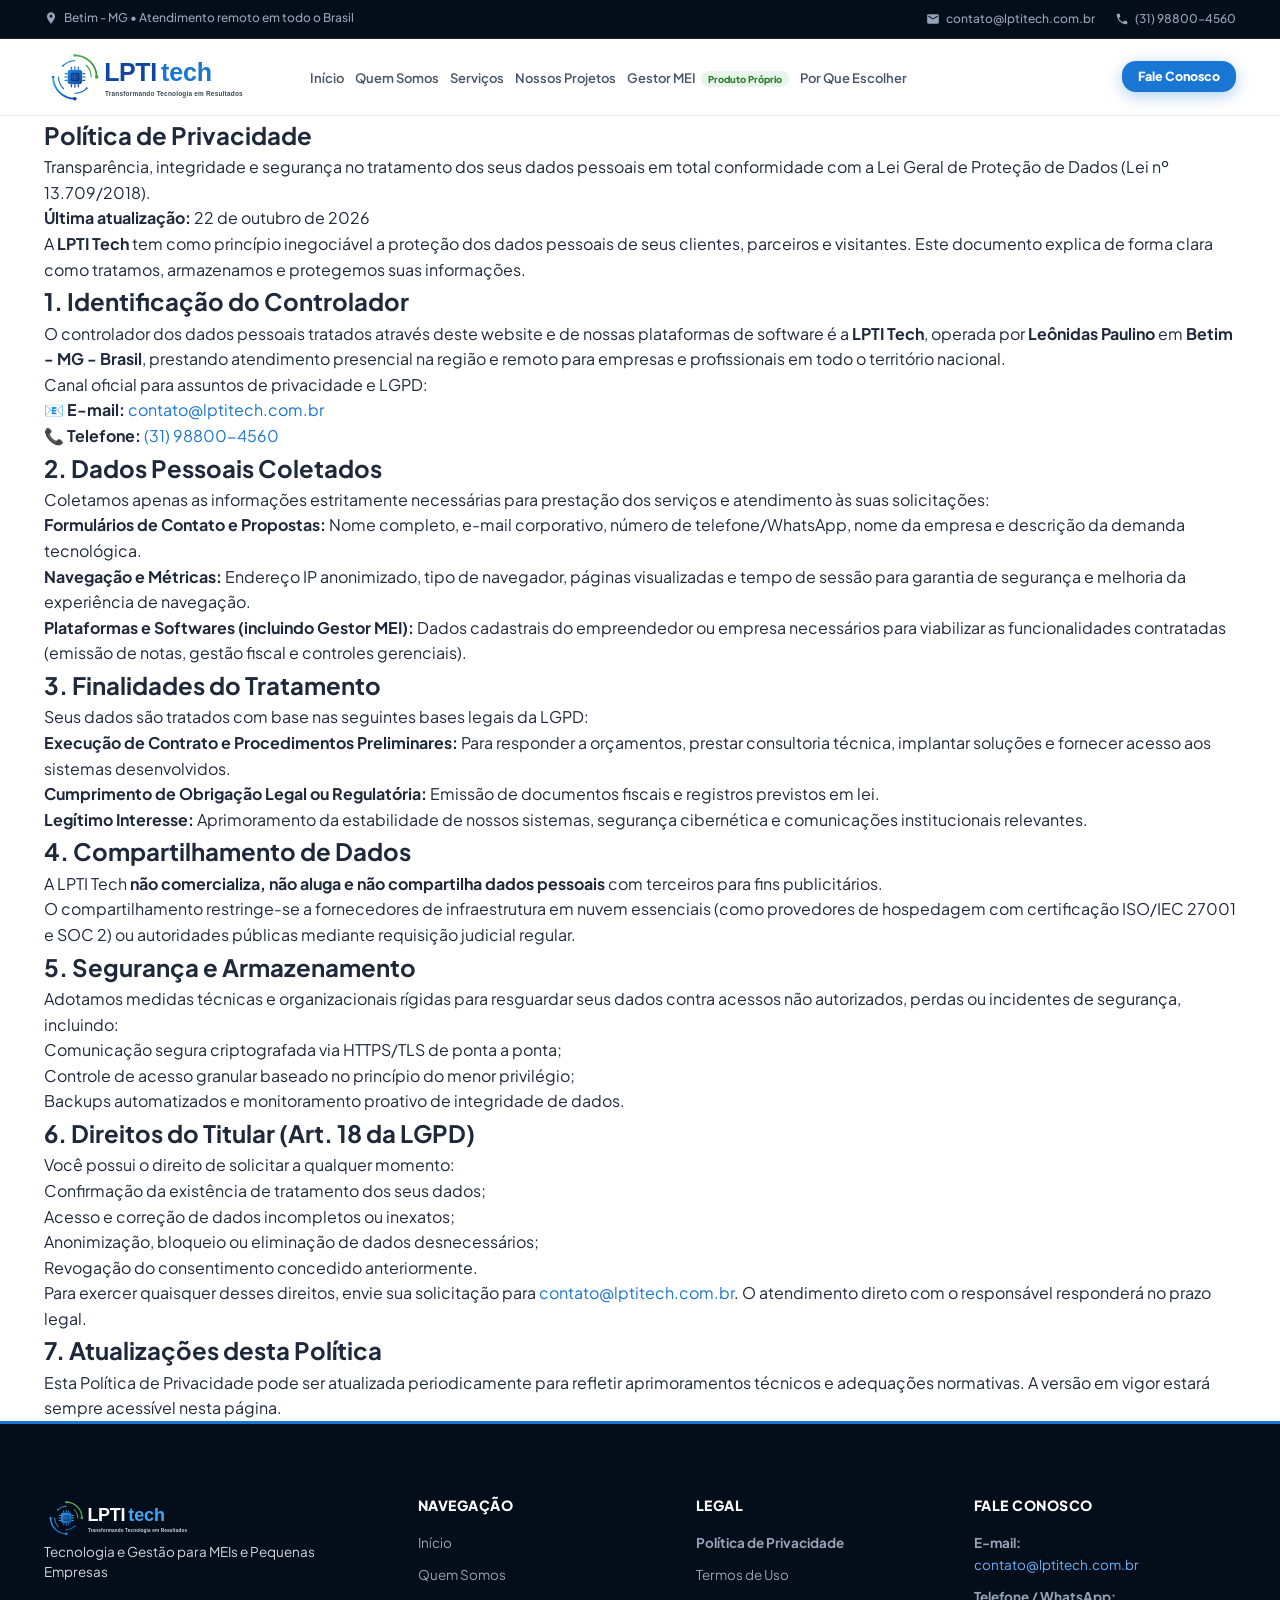
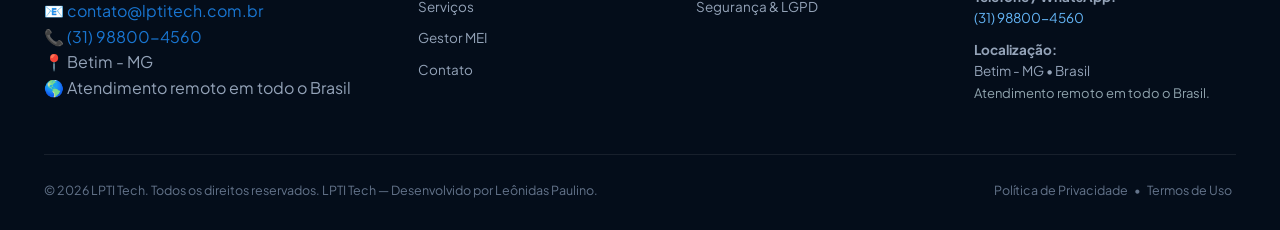
==== commit 202b116e: "feat: posicionamento autentico LPTI Tech, historia do criador e tabela de planos Gestor MEI" ====
--- a/politica-de-privacidade.html
+++ b/politica-de-privacidade.html
@@ -6,7 +6,7 @@
   
   <title>Política de Privacidade &bull; LPTI Tech | LGPD</title>
   <meta name="description" content="LPTI Tech - Política de Privacidade e Proteção de Dados Pessoais em conformidade com a LGPD (Lei nº 13.709/2018).">
-  <meta name="author" content="LPTI Tech Soluções Corporativas">
+  <meta name="author" content="LPTI Tech — Leônidas Paulino">
   <meta name="robots" content="index, follow">
   <link rel="canonical" href="https://www.lptitech.com.br/politica-de-privacidade.html">
 
@@ -102,7 +102,7 @@
 
         <h2>1. Identificação do Controlador</h2>
         <p>
-          O controlador dos dados pessoais tratados através deste website e de nossas plataformas de software é a <strong>LPTI Tech</strong>, com sede em <strong>Betim - MG - Brasil</strong>, prestando atendimento remoto para empresas e profissionais em todo o território nacional.
+          O controlador dos dados pessoais tratados através deste website e de nossas plataformas de software é a <strong>LPTI Tech</strong>, operada por <strong>Leônidas Paulino</strong> em <strong>Betim - MG - Brasil</strong>, prestando atendimento presencial na região e remoto para empresas e profissionais em todo o território nacional.
         </p>
         <p>
           Canal oficial para assuntos de privacidade e LGPD:<br>
@@ -153,7 +153,7 @@
           <li>Revogação do consentimento concedido anteriormente.</li>
         </ul>
         <p>
-          Para exercer quaisquer desses direitos, envie sua solicitação para <a href="mailto:contato@lptitech.com.br">contato@lptitech.com.br</a>. Nossa equipe responderá no prazo legal.
+          Para exercer quaisquer desses direitos, envie sua solicitação para <a href="mailto:contato@lptitech.com.br">contato@lptitech.com.br</a>. O atendimento direto com o responsável responderá no prazo legal.
         </p>
 
         <h2>7. Atualizações desta Política</h2>
@@ -225,7 +225,7 @@
 
       <div class="footer-bottom">
         <div class="footer-copy">
-          &copy; 2026 LPTI Tech Soluções Corporativas Ltda. Todos os direitos reservados. LPTI Tech — Desenvolvido por Leônidas Paulino.
+          &copy; 2026 LPTI Tech. Todos os direitos reservados. LPTI Tech — Desenvolvido por Leônidas Paulino.
         </div>
         <div class="footer-legal">
           <a href="politica-de-privacidade.html">Política de Privacidade</a> &bull; 
--- a/styles.css
+++ b/styles.css
@@ -315,6 +315,7 @@
   display: flex;
   justify-content: space-between;
   align-items: center;
+  gap: 16px;
 }
 
 .brand-wrapper {
@@ -322,6 +323,8 @@
   align-items: center;
   gap: 12px;
   text-decoration: none;
+  flex-shrink: 0;
+  margin-right: 36px; /* Respiro balanceado para acomodar os 8 itens em linha unica */
 }
 
 .brand-icon {
@@ -335,6 +338,7 @@
 .brand-text {
   display: flex;
   flex-direction: column;
+  white-space: nowrap;
 }
 
 .brand-title {
@@ -356,20 +360,25 @@
 .nav-menu {
   display: flex;
   align-items: center;
+  flex-grow: 1;
 }
 
 .nav-list {
   display: flex;
   align-items: center;
-  gap: 26px;
+  gap: 16px;
+  white-space: nowrap;
+  margin: 0;
+  padding: 0;
 }
 
 .nav-link {
-  font-size: 14.5px;
+  font-size: 14px;
   font-weight: 600;
   color: var(--slate);
   padding: 6px 0;
   position: relative;
+  white-space: nowrap;
 }
 
 .nav-link:hover, .nav-link.active {
@@ -385,6 +394,20 @@
   height: 2.5px;
   background-color: var(--primary);
   border-radius: var(--radius-pill);
+}
+
+.nav-cta-box {
+  display: flex;
+  align-items: center;
+  gap: 12px;
+  flex-shrink: 0;
+  white-space: nowrap;
+}
+
+.nav-cta {
+  white-space: nowrap;
+  font-weight: 800;
+  padding: 9px 20px;
 }
 
 .nav-tag {
@@ -505,7 +528,7 @@
 /* Container do Track da Vista Explodida */
 .exploded-track {
   position: relative;
-  min-height: 250vh; /* Altura do scroll para animação fluida */
+  min-height: 360vh; /* Altura de rolagem para animação fluida e contínua */
   width: 100%;
 }
 
@@ -519,7 +542,7 @@
   align-items: center;
   justify-content: center;
   overflow: hidden;
-  padding: 10px 20px;
+  padding: 10px 24px;
 }
 
 .exploded-stage-indicator {
@@ -543,9 +566,8 @@
 .exploded-viewport {
   position: relative;
   width: 100%;
-  max-width: 960px;
-  height: 520px;
-  perspective: 1400px;
+  max-width: 1240px;
+  height: 560px;
   display: flex;
   align-items: center;
   justify-content: center;
@@ -553,12 +575,14 @@
 
 .exploded-model-stack {
   position: relative;
-  width: 620px;
-  height: 280px;
+  width: 580px;
+  height: 260px;
+  perspective: 1400px;
   transform-style: preserve-3d;
   transform: rotateX(46deg) rotateZ(-24deg);
   transition: transform 0.1s ease-out;
   will-change: transform;
+  margin: 0 auto;
 }
 
 /* Camadas Físicas da Vista Explodida */
@@ -742,37 +766,40 @@
   border-radius: 1px;
 }
 
-/* Callout Cards Flutuantes (Aparecem na Separação) */
+/* Callout Cards Flutuantes (Posicionados nas Colunas Laterais Externas) */
 .callout-card {
   position: absolute;
-  background: rgba(10, 28, 51, 0.92);
+  background: rgba(10, 28, 51, 0.94);
   border: 1px solid rgba(255, 255, 255, 0.18);
-  backdrop-filter: blur(12px);
+  backdrop-filter: blur(14px);
+  -webkit-backdrop-filter: blur(14px);
   border-radius: var(--radius-md);
   padding: 16px 20px;
-  width: 320px;
-  box-shadow: 0 16px 40px rgba(0, 0, 0, 0.45);
+  width: 100%;
+  max-width: 280px;
+  box-shadow: 0 16px 40px rgba(0, 0, 0, 0.5);
   opacity: 0;
-  transform: translateY(20px);
-  transition: opacity 0.25s ease, transform 0.25s ease;
+  transition: opacity 0.25s ease;
   pointer-events: none;
-  z-index: 20;
 }
 
 .callout-card.card-top {
-  right: -40px;
-  top: 10px;
+  right: 24px;
+  top: 40px;
+  z-index: 31;
 }
 
 .callout-card.card-mid {
-  left: -50px;
-  top: 45%;
+  left: 24px;
+  top: 50%;
   transform: translateY(-50%);
+  z-index: 32;
 }
 
 .callout-card.card-bot {
-  right: -30px;
-  bottom: 10px;
+  right: 24px;
+  bottom: 40px;
+  z-index: 33;
 }
 
 .callout-tag {
@@ -1375,6 +1402,221 @@
 .pillar-item span {
   font-size: 13px;
   color: var(--light-slate);
+}
+
+/* ================= SEÇÃO COMERCIAL: PLANOS TRANSPARENTES ================= */
+.pricing-section {
+  background-color: #F8FAFD;
+  position: relative;
+  border-top: 1px solid var(--gray-border);
+  border-bottom: 1px solid var(--gray-border);
+}
+
+.pricing-grid {
+  display: grid;
+  grid-template-columns: repeat(2, 1fr);
+  gap: 32px;
+  max-width: 980px;
+  margin: 48px auto 36px;
+  align-items: stretch;
+}
+
+.pricing-card {
+  background: var(--white);
+  border: 1px solid var(--gray-border);
+  border-radius: var(--radius-xl);
+  padding: 42px 36px;
+  display: flex;
+  flex-direction: column;
+  justify-content: space-between;
+  position: relative;
+  transition: transform var(--transition-normal), box-shadow var(--transition-normal);
+  box-shadow: var(--shadow-sm);
+}
+
+.pricing-card:hover {
+  transform: translateY(-4px);
+  box-shadow: var(--shadow-lg);
+}
+
+.pricing-card.pricing-featured {
+  border: 2px solid var(--primary);
+  background: linear-gradient(180deg, #FFFFFF 0%, #F5F9FF 100%);
+  box-shadow: 0 16px 40px rgba(11, 79, 140, 0.12);
+}
+
+.pricing-badge-popular {
+  position: absolute;
+  top: -14px;
+  right: 32px;
+  background: var(--accent-green);
+  color: #FFFFFF;
+  font-size: 11.5px;
+  font-weight: 800;
+  padding: 5px 16px;
+  border-radius: var(--radius-pill);
+  letter-spacing: 0.6px;
+  text-transform: uppercase;
+  box-shadow: 0 4px 14px rgba(46, 125, 50, 0.35);
+}
+
+.plan-type {
+  font-size: 12px;
+  font-weight: 800;
+  text-transform: uppercase;
+  letter-spacing: 0.8px;
+  color: var(--primary);
+  margin-bottom: 8px;
+  display: inline-block;
+}
+
+.plan-name {
+  font-size: 26px;
+  font-weight: 900;
+  color: var(--navy-darker);
+  margin-bottom: 8px;
+  line-height: 1.2;
+}
+
+.plan-subtitle {
+  font-size: 14.5px;
+  color: var(--slate);
+  line-height: 1.5;
+  min-height: 44px;
+  margin-bottom: 22px;
+}
+
+.plan-price {
+  display: flex;
+  align-items: baseline;
+  gap: 4px;
+  padding-bottom: 22px;
+  border-bottom: 1px solid var(--gray-border);
+  margin-bottom: 24px;
+}
+
+.price-currency {
+  font-size: 22px;
+  font-weight: 800;
+  color: var(--navy-dark);
+}
+
+.price-val {
+  font-size: 48px;
+  font-weight: 900;
+  color: var(--navy-darker);
+  line-height: 1;
+  letter-spacing: -1.5px;
+}
+
+.price-period {
+  font-size: 15px;
+  font-weight: 600;
+  color: var(--light-slate);
+}
+
+.pricing-features {
+  flex-grow: 1;
+  margin-bottom: 32px;
+}
+
+.pricing-feature-title {
+  font-size: 13px;
+  font-weight: 800;
+  text-transform: uppercase;
+  letter-spacing: 0.5px;
+  color: var(--navy-dark);
+  margin-bottom: 14px;
+}
+
+.pricing-feature-list {
+  display: flex;
+  flex-direction: column;
+  gap: 12px;
+  list-style: none;
+  padding: 0;
+  margin: 0;
+}
+
+.pricing-feature-list li {
+  display: flex;
+  align-items: flex-start;
+  gap: 10px;
+  font-size: 14px;
+  color: var(--slate);
+  line-height: 1.45;
+}
+
+.p-check {
+  color: var(--primary);
+  font-weight: 900;
+  font-size: 16px;
+  flex-shrink: 0;
+  margin-top: -1px;
+}
+
+.p-check.highlight {
+  color: var(--accent-green);
+}
+
+.btn-outline {
+  border: 2px solid var(--navy-dark);
+  color: var(--navy-dark);
+  background: transparent;
+  font-weight: 800;
+}
+
+.btn-outline:hover {
+  background: var(--navy-dark);
+  color: var(--white);
+}
+
+/* Faixa de Implantação e Piloto */
+.pricing-pilot-banner {
+  max-width: 980px;
+  margin: 0 auto;
+  background: linear-gradient(135deg, #0A1C33 0%, #0F325E 100%);
+  border: 1px solid rgba(255, 255, 255, 0.15);
+  border-radius: var(--radius-xl);
+  padding: 26px 36px;
+  display: flex;
+  align-items: center;
+  justify-content: space-between;
+  gap: 24px;
+  color: var(--white);
+  box-shadow: var(--shadow-lg);
+}
+
+.pilot-icon {
+  font-size: 38px;
+  flex-shrink: 0;
+}
+
+.pilot-content {
+  flex-grow: 1;
+}
+
+.pilot-content h4 {
+  font-size: 17.5px;
+  font-weight: 800;
+  color: var(--white);
+  margin-bottom: 6px;
+}
+
+.pilot-content p {
+  font-size: 14.5px;
+  color: #CFD8DC;
+  margin: 0;
+  line-height: 1.5;
+}
+
+.pilot-highlight {
+  color: #69F0AE;
+  font-weight: 900;
+}
+
+.pilot-action {
+  flex-shrink: 0;
 }
 
 /* ================= ATO 8: FECHAMENTO DE ALTA CONVERSÃO & FORM ================= */
@@ -1665,6 +1907,36 @@
 }
 
 /* ================= RESPONSIVIDADE ================= */
+@media (max-width: 1280px) and (min-width: 901px) {
+  .brand-wrapper {
+    margin-right: 18px;
+  }
+  .nav-list {
+    gap: 11px;
+  }
+  .nav-link {
+    font-size: 13px;
+  }
+  .nav-cta {
+    padding: 7px 15px;
+    font-size: 12.5px;
+  }
+  .callout-card.card-top {
+    right: 12px;
+    top: 20px;
+    max-width: 250px;
+  }
+  .callout-card.card-mid {
+    left: 12px;
+    max-width: 250px;
+  }
+  .callout-card.card-bot {
+    right: 12px;
+    bottom: 20px;
+    max-width: 250px;
+  }
+}
+
 @media (max-width: 1024px) {
   .hero-headline { font-size: 42px; }
   .feature-grid-layout, .feature-grid-layout.reverse { grid-template-columns: 1fr; gap: 40px; }
@@ -1672,6 +1944,10 @@
   .inventory-cards-grid { grid-template-columns: 1fr; }
   .authority-grid { grid-template-columns: 1fr; }
   .conversion-grid { grid-template-columns: 1fr; }
+  .pricing-grid { grid-template-columns: 1fr; max-width: 540px; }
+  .pricing-pilot-banner { flex-direction: column; text-align: center; }
+  .pilot-action { width: 100%; }
+  .pilot-action .btn { width: 100%; }
   .footer-top { grid-template-columns: 1fr 1fr; }
 }
 
@@ -1722,16 +1998,25 @@
   }
 
   /* Vista Explodida Adaptada em Telas Médias/Pequenas */
+  .exploded-viewport {
+    height: auto;
+    flex-direction: column;
+    padding: 20px 0;
+  }
+
   .exploded-model-stack {
     width: 90%;
-    max-width: 480px;
+    max-width: 440px;
+    height: 220px;
     transform: rotateX(35deg) rotateZ(-12deg);
+    margin-bottom: 20px;
   }
 
   .callout-card {
     position: static;
     width: 100%;
-    margin-top: 10px;
+    max-width: 100%;
+    margin-top: 12px;
     opacity: 1 !important;
     transform: none !important;
   }
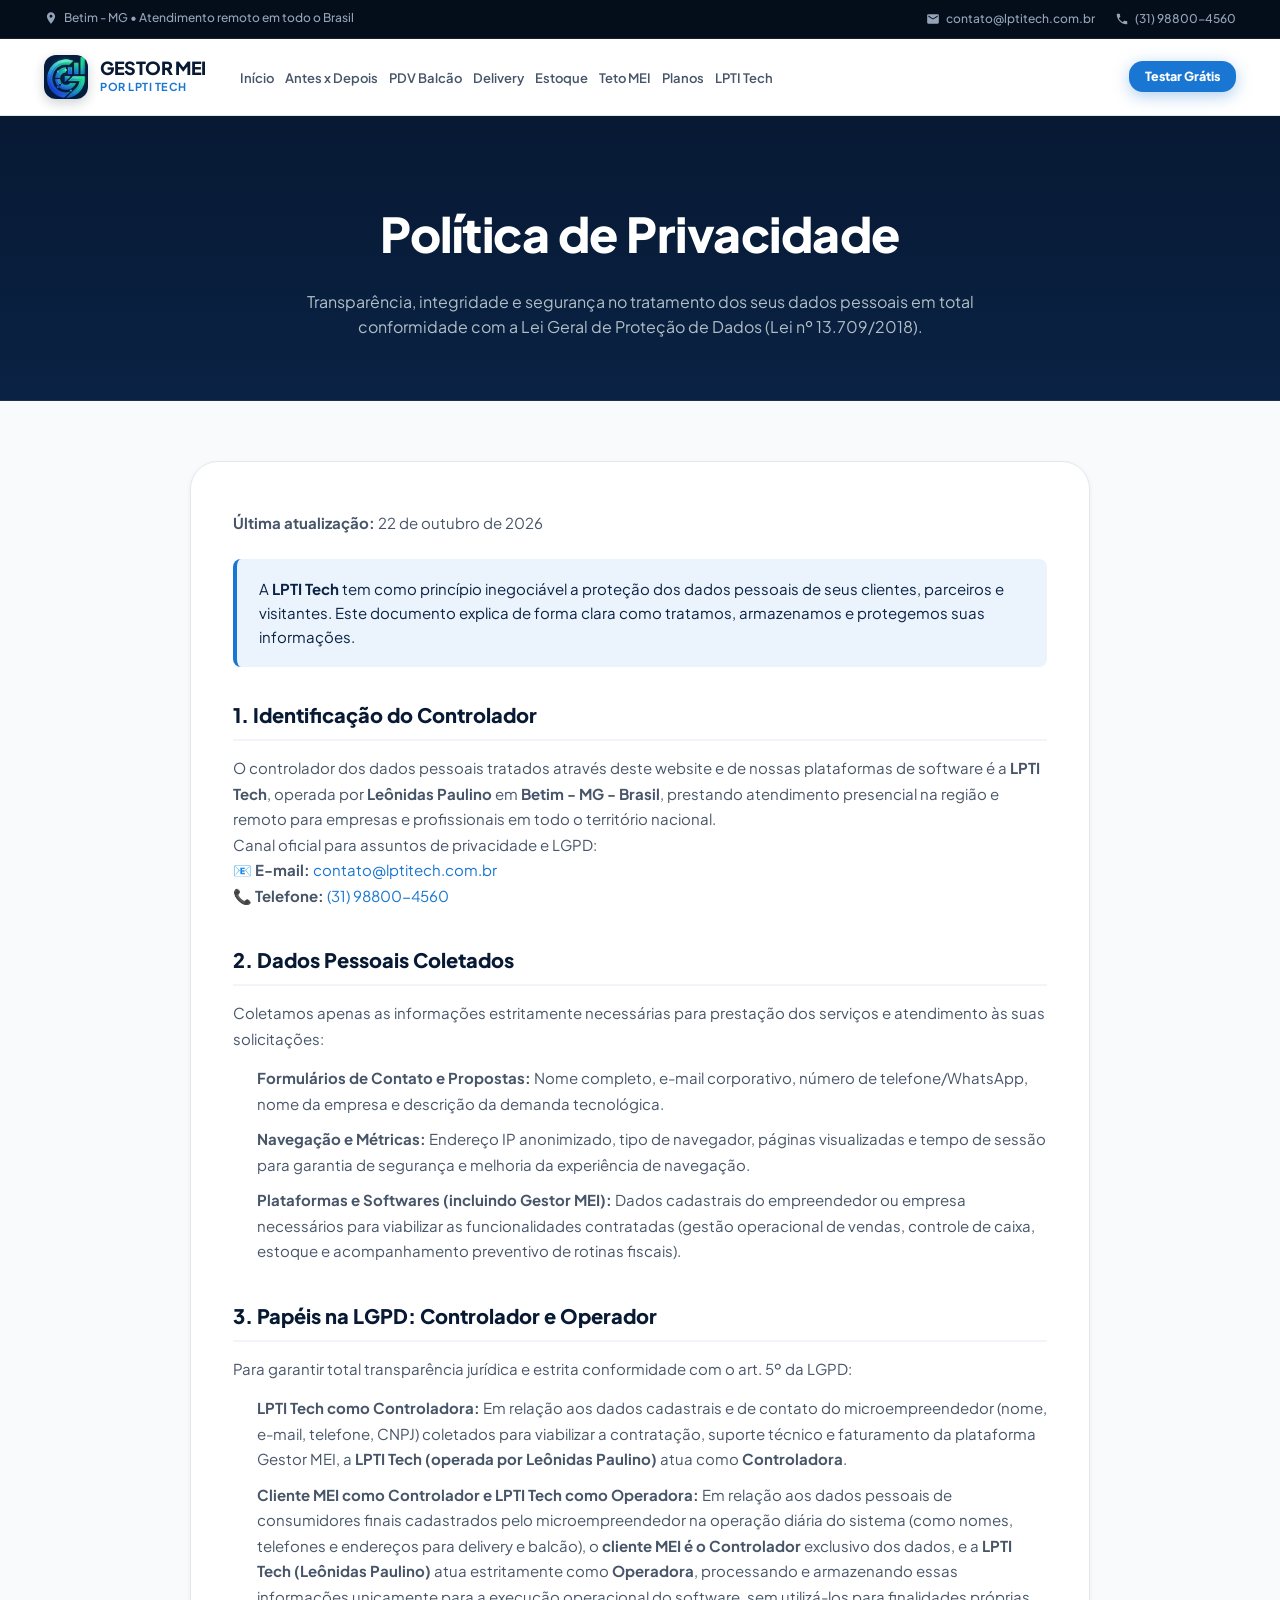
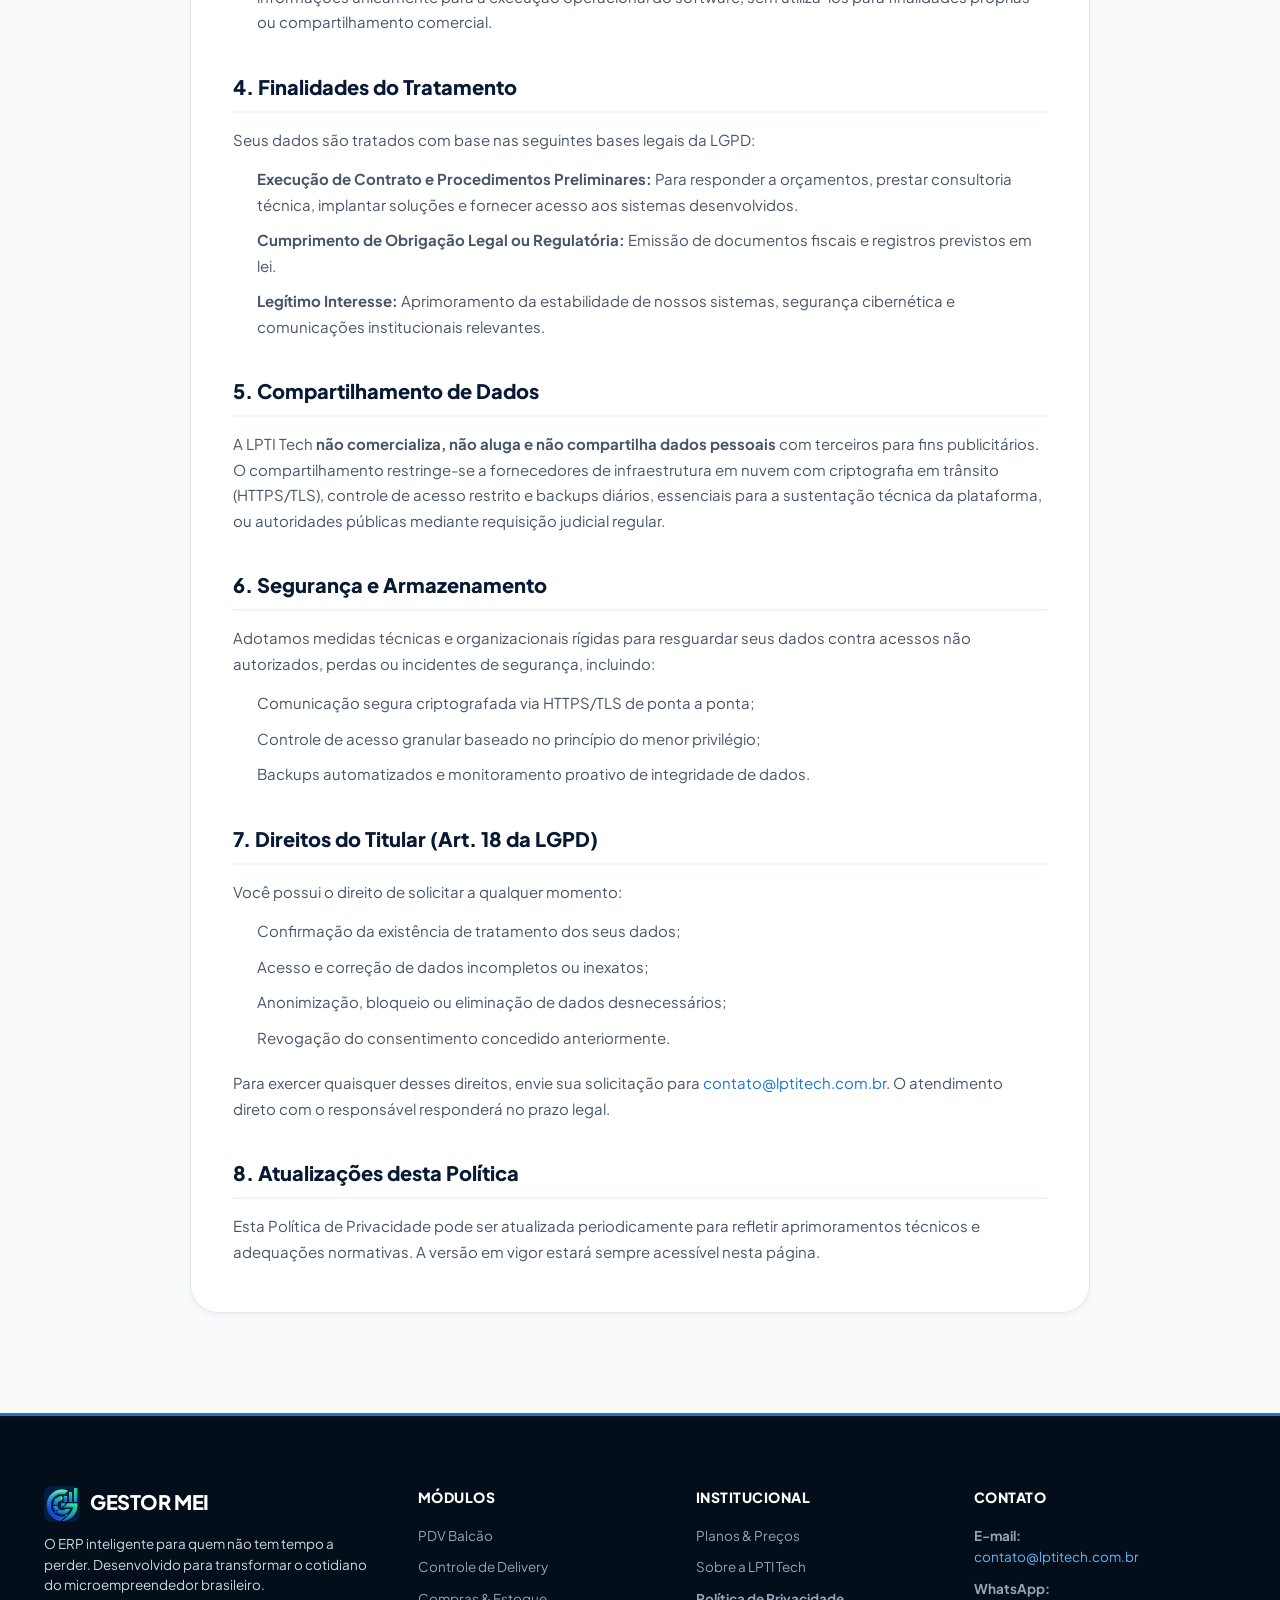
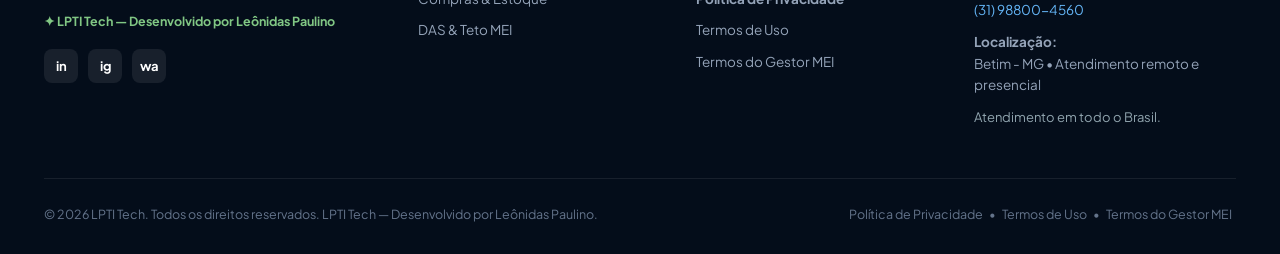
==== commit 665d3b9a: "feat: harmonizacao legal LGPD, Termos do SaaS Gestor MEI e revisao final de copy" ====
--- a/politica-de-privacidade.html
+++ b/politica-de-privacidade.html
@@ -15,13 +15,13 @@
   <meta property="og:url" content="https://www.lptitech.com.br/politica-de-privacidade.html">
   <meta property="og:title" content="Política de Privacidade &bull; LPTI Tech">
   <meta property="og:description" content="Política de Privacidade e Proteção de Dados em total conformidade com a LGPD.">
-  <meta property="og:image" content="https://site-institucional-lpti-tech.vercel.app/assets/og-image.png">
+  <meta property="og:image" content="https://www.lptitech.com.br/assets/og-image.png">
 
   <!-- Favicons Oficiais -->
   <link rel="shortcut icon" href="favicon.ico" type="image/x-icon">
   <link rel="icon" type="image/svg+xml" href="assets/favicon.svg">
   <link rel="apple-touch-icon" sizes="180x180" href="assets/apple-touch-icon.png">
-  <meta name="theme-color" content="#0D47A1">
+  <meta name="theme-color" content="#071933">
 
   <!-- Google Fonts: Plus Jakarta Sans -->
   <link rel="preconnect" href="https://fonts.googleapis.com">
@@ -52,26 +52,36 @@
   <!-- NAVBAR -->
   <header class="navbar" id="navbar">
     <div class="container navbar-container">
-      <a href="index.html" class="brand-logo" aria-label="LPTI Tech Página Inicial">
-        <img src="assets/logo-light.svg" alt="LPTI Tech Logo" class="logo-img" width="250" height="66">
+      <a href="index.html#hero" class="brand-wrapper" aria-label="Gestor MEI e LPTI Tech Página Inicial">
+        <img src="assets/gestor-mei-icon.png" alt="Logo Oficial Gestor MEI" class="brand-icon" width="44" height="44">
+        <div class="brand-text">
+          <span class="brand-title">GESTOR MEI</span>
+          <span class="brand-sub">Por LPTI Tech</span>
+        </div>
       </a>
 
+      <!-- Menu Desktop -->
       <nav class="nav-menu" id="nav-menu">
         <ul class="nav-list">
           <li><a href="index.html#hero" class="nav-link">Início</a></li>
-          <li><a href="index.html#quem-somos" class="nav-link">Quem Somos</a></li>
-          <li><a href="index.html#servicos" class="nav-link">Serviços</a></li>
-          <li><a href="index.html#projetos" class="nav-link">Nossos Projetos</a></li>
-          <li><a href="index.html#produtos" class="nav-link badge-link">Gestor MEI <span class="nav-tag">Produto Próprio</span></a></li>
-          <li><a href="index.html#por-que-escolher" class="nav-link">Por Que Escolher</a></li>
+          <li><a href="index.html#problema" class="nav-link">Antes x Depois</a></li>
+          <li><a href="index.html#pdv" class="nav-link">PDV Balcão</a></li>
+          <li><a href="index.html#delivery" class="nav-link">Delivery</a></li>
+          <li><a href="index.html#estoque" class="nav-link">Estoque</a></li>
+          <li><a href="index.html#fiscal" class="nav-link">Teto MEI</a></li>
+          <li><a href="index.html#planos" class="nav-link">Planos</a></li>
+          <li><a href="index.html#lptitech" class="nav-link">LPTI Tech</a></li>
         </ul>
       </nav>
 
-      <div class="nav-actions">
+      <!-- Ações do Header -->
+      <div class="nav-cta-box">
         <a href="index.html#contato" class="btn btn-primary btn-sm nav-cta">
-          Fale Conosco
+          <span>Testar Grátis</span>
         </a>
-        <button class="hamburger" id="hamburger-btn" aria-label="Abrir menu de navegação">
+
+        <!-- Botão Hambúrguer Mobile -->
+        <button class="hamburger" id="hamburger-btn" aria-label="Abrir menu de navegação" aria-expanded="false">
           <span class="bar"></span>
           <span class="bar"></span>
           <span class="bar"></span>
@@ -115,10 +125,23 @@
         <ul>
           <li><strong>Formulários de Contato e Propostas:</strong> Nome completo, e-mail corporativo, número de telefone/WhatsApp, nome da empresa e descrição da demanda tecnológica.</li>
           <li><strong>Navegação e Métricas:</strong> Endereço IP anonimizado, tipo de navegador, páginas visualizadas e tempo de sessão para garantia de segurança e melhoria da experiência de navegação.</li>
-          <li><strong>Plataformas e Softwares (incluindo Gestor MEI):</strong> Dados cadastrais do empreendedor ou empresa necessários para viabilizar as funcionalidades contratadas (emissão de notas, gestão fiscal e controles gerenciais).</li>
-        </ul>
-
-        <h2>3. Finalidades do Tratamento</h2>
+          <li><strong>Plataformas e Softwares (incluindo Gestor MEI):</strong> Dados cadastrais do empreendedor ou empresa necessários para viabilizar as funcionalidades contratadas (gestão operacional de vendas, controle de caixa, estoque e acompanhamento preventivo de rotinas fiscais).</li>
+        </ul>
+
+        <h2>3. Papéis na LGPD: Controlador e Operador</h2>
+        <p>
+          Para garantir total transparência jurídica e estrita conformidade com o art. 5º da LGPD:
+        </p>
+        <ul>
+          <li>
+            <strong>LPTI Tech como Controladora:</strong> Em relação aos dados cadastrais e de contato do microempreendedor (nome, e-mail, telefone, CNPJ) coletados para viabilizar a contratação, suporte técnico e faturamento da plataforma Gestor MEI, a <strong>LPTI Tech (operada por Leônidas Paulino)</strong> atua como <strong>Controladora</strong>.
+          </li>
+          <li>
+            <strong>Cliente MEI como Controlador e LPTI Tech como Operadora:</strong> Em relação aos dados pessoais de consumidores finais cadastrados pelo microempreendedor na operação diária do sistema (como nomes, telefones e endereços para delivery e balcão), o <strong>cliente MEI é o Controlador</strong> exclusivo dos dados, e a <strong>LPTI Tech (Leônidas Paulino)</strong> atua estritamente como <strong>Operadora</strong>, processando e armazenando essas informações unicamente para a execução operacional do software, sem utilizá-los para finalidades próprias ou compartilhamento comercial.
+          </li>
+        </ul>
+
+        <h2>4. Finalidades do Tratamento</h2>
         <p>Seus dados são tratados com base nas seguintes bases legais da LGPD:</p>
         <ul>
           <li><strong>Execução de Contrato e Procedimentos Preliminares:</strong> Para responder a orçamentos, prestar consultoria técnica, implantar soluções e fornecer acesso aos sistemas desenvolvidos.</li>
@@ -126,15 +149,15 @@
           <li><strong>Legítimo Interesse:</strong> Aprimoramento da estabilidade de nossos sistemas, segurança cibernética e comunicações institucionais relevantes.</li>
         </ul>
 
-        <h2>4. Compartilhamento de Dados</h2>
+        <h2>5. Compartilhamento de Dados</h2>
         <p>
           A LPTI Tech <strong>não comercializa, não aluga e não compartilha dados pessoais</strong> com terceiros para fins publicitários.
         </p>
         <p>
-          O compartilhamento restringe-se a fornecedores de infraestrutura em nuvem essenciais (como provedores de hospedagem com certificação ISO/IEC 27001 e SOC 2) ou autoridades públicas mediante requisição judicial regular.
-        </p>
-
-        <h2>5. Segurança e Armazenamento</h2>
+          O compartilhamento restringe-se a fornecedores de infraestrutura em nuvem com criptografia em trânsito (HTTPS/TLS), controle de acesso restrito e backups diários, essenciais para a sustentação técnica da plataforma, ou autoridades públicas mediante requisição judicial regular.
+        </p>
+
+        <h2>6. Segurança e Armazenamento</h2>
         <p>
           Adotamos medidas técnicas e organizacionais rígidas para resguardar seus dados contra acessos não autorizados, perdas ou incidentes de segurança, incluindo:
         </p>
@@ -144,7 +167,7 @@
           <li>Backups automatizados e monitoramento proativo de integridade de dados.</li>
         </ul>
 
-        <h2>6. Direitos do Titular (Art. 18 da LGPD)</h2>
+        <h2>7. Direitos do Titular (Art. 18 da LGPD)</h2>
         <p>Você possui o direito de solicitar a qualquer momento:</p>
         <ul>
           <li>Confirmação da existência de tratamento dos seus dados;</li>
@@ -156,7 +179,7 @@
           Para exercer quaisquer desses direitos, envie sua solicitação para <a href="mailto:contato@lptitech.com.br">contato@lptitech.com.br</a>. O atendimento direto com o responsável responderá no prazo legal.
         </p>
 
-        <h2>7. Atualizações desta Política</h2>
+        <h2>8. Atualizações desta Política</h2>
         <p>
           Esta Política de Privacidade pode ser atualizada periodicamente para refletir aprimoramentos técnicos e adequações normativas. A versão em vigor estará sempre acessível nesta página.
         </p>
@@ -166,70 +189,67 @@
 
   <!-- RODAPÉ OFICIAL -->
   <footer class="footer">
-    <div class="container footer-container">
+    <div class="container">
       <div class="footer-top">
         <div class="footer-brand-col">
-          <img src="assets/logo-dark.svg" alt="LPTI Tech" class="footer-logo-img" width="180">
+          <div style="display: flex; align-items: center; gap: 10px; margin-bottom: 12px;">
+            <img src="assets/gestor-mei-icon.png" alt="Gestor MEI Icon" width="36" height="36" style="border-radius: 8px;">
+            <span class="brand-title" style="color: #FFFFFF;">GESTOR MEI</span>
+          </div>
           <p class="footer-slogan">
-            Tecnologia e Gestão para MEIs e Pequenas Empresas
+            O ERP inteligente para quem não tem tempo a perder. Desenvolvido para transformar o cotidiano do microempreendedor brasileiro.
           </p>
-          <div class="footer-contact-summary">
-            <p class="footer-summary-item">
-              <span class="summary-icon">📧</span>
-              <a href="mailto:contato@lptitech.com.br">contato@lptitech.com.br</a>
-            </p>
-            <p class="footer-summary-item">
-              <span class="summary-icon">📞</span>
-              <a href="tel:+5531988004560">(31) 98800-4560</a>
-            </p>
-            <p class="footer-summary-item">
-              <span class="summary-icon">📍</span>
-              <span>Betim - MG</span>
-            </p>
-            <p class="footer-summary-item">
-              <span class="summary-icon">🌎</span>
-              <span>Atendimento remoto em todo o Brasil</span>
-            </p>
+          <p class="footer-author-badge">
+            ✦ LPTI Tech — Desenvolvido por Leônidas Paulino
+          </p>
+
+          <div class="footer-social-links">
+            <a href="https://linkedin.com/company/lpti-tech" target="_blank" rel="noopener noreferrer" aria-label="LinkedIn LPTI Tech">in</a>
+            <a href="https://instagram.com/lptitech" target="_blank" rel="noopener noreferrer" aria-label="Instagram LPTI Tech">ig</a>
+            <a href="https://wa.me/5531988004560" target="_blank" rel="noopener noreferrer" aria-label="WhatsApp LPTI Tech">wa</a>
           </div>
         </div>
 
         <div class="footer-nav-col">
-          <h4 class="footer-nav-title">Navegação</h4>
+          <h4 class="footer-nav-title">Módulos</h4>
           <ul class="footer-nav-list">
-            <li><a href="index.html#hero">Início</a></li>
-            <li><a href="index.html#quem-somos">Quem Somos</a></li>
-            <li><a href="index.html#servicos">Serviços</a></li>
-            <li><a href="index.html#produtos">Gestor MEI</a></li>
-            <li><a href="index.html#contato">Contato</a></li>
+            <li><a href="index.html#pdv">PDV Balcão</a></li>
+            <li><a href="index.html#delivery">Controle de Delivery</a></li>
+            <li><a href="index.html#estoque">Compras &amp; Estoque</a></li>
+            <li><a href="index.html#fiscal">DAS &amp; Teto MEI</a></li>
           </ul>
         </div>
 
         <div class="footer-nav-col">
-          <h4 class="footer-nav-title">Legal</h4>
+          <h4 class="footer-nav-title">Institucional</h4>
           <ul class="footer-nav-list">
+            <li><a href="index.html#planos">Planos &amp; Preços</a></li>
+            <li><a href="index.html#lptitech">Sobre a LPTI Tech</a></li>
             <li><a href="politica-de-privacidade.html" style="color: var(--blue-light); font-weight: 700;">Política de Privacidade</a></li>
             <li><a href="termos-de-uso.html">Termos de Uso</a></li>
-            <li><a href="index.html#diferenciais">Segurança &amp; LGPD</a></li>
+            <li><a href="termos-servico-saas.html">Termos do Gestor MEI</a></li>
           </ul>
         </div>
 
         <div class="footer-nav-col">
-          <h4 class="footer-nav-title">Fale Conosco</h4>
+          <h4 class="footer-nav-title">Contato</h4>
           <ul class="footer-contact-list">
             <li><strong>E-mail:</strong><br><a href="mailto:contato@lptitech.com.br">contato@lptitech.com.br</a></li>
-            <li><strong>Telefone / WhatsApp:</strong><br><a href="tel:+5531988004560">(31) 98800-4560</a></li>
-            <li><strong>Localização:</strong><br>Betim - MG &bull; Brasil<br><span style="color: #90A4AE; font-size: 13px;">Atendimento remoto em todo o Brasil.</span></li>
+            <li><strong>WhatsApp:</strong><br><a href="tel:+5531988004560">(31) 98800-4560</a></li>
+            <li><strong>Localização:</strong><br>Betim - MG &bull; Atendimento remoto e presencial</li>
+            <li><span style="color: #90A4AE; font-size: 13px;">Atendimento em todo o Brasil.</span></li>
           </ul>
         </div>
       </div>
 
       <div class="footer-bottom">
-        <div class="footer-copy">
+        <div>
           &copy; 2026 LPTI Tech. Todos os direitos reservados. LPTI Tech — Desenvolvido por Leônidas Paulino.
         </div>
         <div class="footer-legal">
           <a href="politica-de-privacidade.html">Política de Privacidade</a> &bull; 
-          <a href="termos-de-uso.html">Termos de Uso</a>
+          <a href="termos-de-uso.html">Termos de Uso</a> &bull;
+          <a href="termos-servico-saas.html">Termos do Gestor MEI</a>
         </div>
       </div>
     </div>
--- a/styles.css
+++ b/styles.css
@@ -67,6 +67,8 @@
   font-size: 16px;
   scroll-behavior: smooth;
   text-rendering: optimizeLegibility;
+  overflow-x: clip; /* Corta vazamentos laterais sem criar contexto de rolagem e preserva 100% o position: sticky */
+  max-width: 100%;
 }
 
 body {
@@ -76,7 +78,6 @@
   line-height: 1.6;
   -webkit-font-smoothing: antialiased;
   -moz-osx-font-smoothing: grayscale;
-  overflow-x: hidden;
 }
 
 body.menu-open {
@@ -443,7 +444,6 @@
   position: relative;
   background: radial-gradient(ellipse at 50% 0%, #0d2847 0%, #071933 60%, #040d1a 100%);
   color: var(--white);
-  overflow: visible;
   padding-top: 60px;
 }
 
@@ -453,6 +453,7 @@
   left: 50%;
   transform: translateX(-50%);
   width: 1000px;
+  max-width: 100%;
   height: 500px;
   background: radial-gradient(circle, rgba(25, 118, 210, 0.25) 0%, rgba(46, 125, 50, 0.12) 45%, transparent 70%);
   pointer-events: none;
@@ -528,20 +529,20 @@
 /* Container do Track da Vista Explodida */
 .exploded-track {
   position: relative;
-  min-height: 360vh; /* Altura de rolagem para animação fluida e contínua */
+  min-height: 260vh; /* Calibrado para animacao acontecer presa na tela sem faixa azul vazia */
   width: 100%;
 }
 
 .exploded-sticky-stage {
   position: sticky;
-  top: 76px;
-  height: calc(100vh - 76px);
+  top: 72px;
+  height: calc(100vh - 72px);
   width: 100%;
   display: flex;
   flex-direction: column;
   align-items: center;
   justify-content: center;
-  overflow: hidden;
+  overflow: visible;
   padding: 10px 24px;
 }
 
@@ -567,7 +568,8 @@
   position: relative;
   width: 100%;
   max-width: 1240px;
-  height: 560px;
+  height: 600px;
+  perspective: 1400px; /* Perspectiva ampliada do palco 3D */
   display: flex;
   align-items: center;
   justify-content: center;
@@ -579,7 +581,7 @@
   height: 260px;
   perspective: 1400px;
   transform-style: preserve-3d;
-  transform: rotateX(46deg) rotateZ(-24deg);
+  transform: rotateX(52deg) rotateZ(-28deg); /* Maior angulo de visao lateral e profundidade isometrica */
   transition: transform 0.1s ease-out;
   will-change: transform;
   margin: 0 auto;
@@ -593,20 +595,23 @@
   width: 100%;
   height: 100%;
   border-radius: 20px;
-  box-shadow: 0 12px 30px rgba(0, 0, 0, 0.45);
-  transition: transform 0.1s ease-out, box-shadow 0.2s ease;
+  box-shadow: 0 25px 55px rgba(0, 0, 0, 0.55), 0 8px 20px rgba(0, 0, 0, 0.35);
+  filter: drop-shadow(0 16px 32px rgba(0, 0, 0, 0.5));
+  transition: transform 0.1s ease-out, box-shadow 0.2s ease, filter 0.2s ease;
   will-change: transform;
 }
 
 /* Camada 1: Keycaps / Interface */
 .layer-keycaps {
-  background: linear-gradient(135deg, rgba(30, 41, 59, 0.95), rgba(15, 23, 42, 0.95));
-  border: 2px solid rgba(100, 181, 246, 0.6);
+  background: linear-gradient(135deg, rgba(30, 41, 59, 0.96), rgba(15, 23, 42, 0.96));
+  border: 2px solid rgba(100, 181, 246, 0.65);
+  border-bottom: 5px solid rgba(13, 71, 161, 0.85); /* Espessura visual da placa */
   z-index: 3;
   display: flex;
   flex-direction: column;
   padding: 16px 20px;
-  box-shadow: 0 20px 45px rgba(25, 118, 210, 0.35);
+  box-shadow: 0 35px 75px rgba(0, 0, 0, 0.65), 0 12px 32px rgba(25, 118, 210, 0.4);
+  filter: drop-shadow(0 22px 36px rgba(0, 0, 0, 0.65));
 }
 
 .layer-keycaps .layer-header-screen {
@@ -682,12 +687,15 @@
 /* Camada 2: Switches & Matriz de Segurança */
 .layer-switches {
   background: linear-gradient(135deg, #0A192F, #081426);
-  border: 2px solid rgba(67, 160, 71, 0.5);
+  border: 2px solid rgba(67, 160, 71, 0.55);
+  border-bottom: 5px solid rgba(46, 125, 50, 0.75); /* Espessura visual da placa */
   z-index: 2;
   display: flex;
   align-items: center;
   justify-content: space-around;
   padding: 20px;
+  box-shadow: 0 30px 65px rgba(0, 0, 0, 0.6), 0 8px 25px rgba(67, 160, 71, 0.3);
+  filter: drop-shadow(0 18px 32px rgba(0, 0, 0, 0.55));
 }
 
 .matrix-grid-pattern {
@@ -712,12 +720,15 @@
 /* Camada 3: Chassi & Placa-Mãe */
 .layer-chassis {
   background: linear-gradient(135deg, #071526, #02070F);
-  border: 2px solid rgba(255, 255, 255, 0.2);
+  border: 2px solid rgba(255, 255, 255, 0.25);
+  border-bottom: 6px solid rgba(10, 28, 51, 0.95); /* Espessura do chassi */
   z-index: 1;
   padding: 20px 24px;
   display: flex;
   align-items: center;
   justify-content: space-between;
+  box-shadow: 0 45px 95px rgba(0, 0, 0, 0.8), 0 0 40px rgba(33, 150, 243, 0.25);
+  filter: drop-shadow(0 25px 45px rgba(0, 0, 0, 0.7));
 }
 
 .chassis-circuits {
@@ -789,8 +800,10 @@
   z-index: 31;
 }
 
-.callout-card.card-mid {
-  left: 24px;
+.callout-card.card-mid,
+.callout-layer-2 {
+  left: 4%; /* Afastamento lateral para nao sobrepor a placa isometrica do meio */
+  max-width: 270px;
   top: 50%;
   transform: translateY(-50%);
   z-index: 32;
@@ -1428,7 +1441,6 @@
   padding: 42px 36px;
   display: flex;
   flex-direction: column;
-  justify-content: space-between;
   position: relative;
   transition: transform var(--transition-normal), box-shadow var(--transition-normal);
   box-shadow: var(--shadow-sm);
@@ -1517,6 +1529,8 @@
 
 .pricing-features {
   flex-grow: 1;
+  display: flex;
+  flex-direction: column;
   margin-bottom: 32px;
 }
 
@@ -1544,7 +1558,18 @@
   gap: 10px;
   font-size: 14px;
   color: var(--slate);
-  line-height: 1.45;
+  line-height: 1.5;
+}
+
+.pricing-feature-list li span:not(.p-check) {
+  display: inline;
+  flex: 1;
+  color: var(--slate);
+}
+
+.pricing-feature-list li strong {
+  color: var(--navy-dark);
+  font-weight: 700;
 }
 
 .p-check {
@@ -1552,11 +1577,21 @@
   font-weight: 900;
   font-size: 16px;
   flex-shrink: 0;
-  margin-top: -1px;
+  margin-top: 2px;
+  line-height: 1;
 }
 
 .p-check.highlight {
   color: var(--accent-green);
+}
+
+.pricing-footer {
+  margin-top: auto; /* Alinha perfeitamente os botoes dos dois cards */
+  width: 100%;
+}
+
+.pricing-footer .btn {
+  width: 100%;
 }
 
 .btn-outline {
@@ -1926,8 +1961,9 @@
     top: 20px;
     max-width: 250px;
   }
-  .callout-card.card-mid {
-    left: 12px;
+  .callout-card.card-mid,
+  .callout-layer-2 {
+    left: 2%;
     max-width: 250px;
   }
   .callout-card.card-bot {
@@ -1957,10 +1993,10 @@
 
   .nav-menu {
     position: fixed;
-    top: 76px;
+    top: 68px;
     left: -100%;
     width: 100%;
-    height: calc(100vh - 76px);
+    height: calc(100vh - 68px);
     background-color: var(--white);
     flex-direction: column;
     padding: 30px 24px;
@@ -1996,29 +2032,213 @@
     border-right: none;
     border-bottom: 1px solid #FED7D7;
   }
-
-  /* Vista Explodida Adaptada em Telas Médias/Pequenas */
+}
+
+/* ================= MOBILE OTIMIZADO (<= 768px) ================= */
+@media (max-width: 768px) {
+  .container {
+    padding: 0 16px;
+  }
+
+  /* Header Superior Mobile com Respiro */
+  .navbar-container {
+    padding: 0 16px;
+    height: 68px;
+    gap: 8px;
+  }
+
+  .brand-wrapper {
+    margin-right: 0;
+    gap: 8px;
+  }
+
+  .brand-icon {
+    width: 34px;
+    height: 34px;
+    border-radius: 9px;
+  }
+
+  .brand-title {
+    font-size: 15px;
+  }
+
+  .brand-sub {
+    font-size: 9px;
+  }
+
+  .nav-cta-box {
+    gap: 8px;
+    margin-left: auto;
+  }
+
+  .nav-cta {
+    padding: 6px 12px;
+    font-size: 12px;
+    font-weight: 700;
+  }
+
+  .hamburger {
+    padding: 4px;
+  }
+
+  /* Palco 3D & Vista Explodida no Mobile (Touch & Scroll) */
+  .exploded-track {
+    min-height: 220vh;
+    width: 100%;
+  }
+
+  .exploded-sticky-stage {
+    position: sticky;
+    top: 72px;
+    height: calc(100vh - 72px);
+    padding: 8px 16px 16px;
+    display: flex;
+    flex-direction: column;
+    align-items: center;
+    justify-content: center;
+    overflow: visible;
+    width: 100%;
+  }
+
+  .exploded-stage-indicator {
+    position: relative;
+    top: 0;
+    margin-bottom: 6px;
+    font-size: 11px;
+    padding: 4px 12px;
+    white-space: nowrap;
+    overflow: hidden;
+    text-overflow: ellipsis;
+    max-width: 94%;
+    flex-shrink: 0;
+  }
+
   .exploded-viewport {
-    height: auto;
-    flex-direction: column;
-    padding: 20px 0;
-  }
-
-  .exploded-model-stack {
-    width: 90%;
-    max-width: 440px;
-    height: 220px;
-    transform: rotateX(35deg) rotateZ(-12deg);
-    margin-bottom: 20px;
-  }
-
-  .callout-card {
-    position: static;
+    height: 310px;
     width: 100%;
     max-width: 100%;
-    margin-top: 12px;
-    opacity: 1 !important;
-    transform: none !important;
+    perspective: 1100px;
+    display: flex;
+    align-items: center;
+    justify-content: center;
+    margin: 0 auto;
+    overflow: visible;
+    position: relative;
+  }
+
+  .exploded-model-stack {
+    width: 580px;
+    height: 260px;
+    transform-origin: center center;
+    transform: scale(0.56) rotateX(42deg) rotateZ(-16deg);
+    margin: 0 auto;
+  }
+
+  /* Callouts Compactos e Uniformes na Base da Viewport Fixa */
+  .callout-card,
+  .callout-card.card-top,
+  .callout-card.card-mid,
+  .callout-card.card-bot,
+  .callout-layer-2 {
+    position: absolute;
+    left: 50% !important;
+    right: auto !important;
+    top: auto !important;
+    bottom: 14px !important;
+    transform: translateX(-50%) !important;
+    width: calc(100% - 32px) !important;
+    max-width: 360px !important;
+    padding: 12px 16px !important;
+    border-radius: 12px;
+    margin: 0 auto !important;
+    pointer-events: none;
+    z-index: 50;
+    opacity: 0;
+    transition: opacity 0.25s ease, transform 0.25s ease;
+  }
+
+  .callout-title {
+    font-size: 14px;
+    margin-bottom: 3px;
+  }
+
+  .callout-desc {
+    font-size: 12px;
+    line-height: 1.4;
+  }
+
+  .callout-tag {
+    font-size: 9px;
+    padding: 2px 6px;
+    margin-bottom: 3px;
+  }
+
+  /* Correção do Card Teto MEI no Mobile */
+  .fiscal-container-card {
+    padding: 30px 18px;
+  }
+
+  .fiscal-meter-box {
+    padding: 20px 16px;
+  }
+
+  .meter-header {
+    flex-direction: column;
+    align-items: flex-start;
+    gap: 6px;
+  }
+
+  .meter-title {
+    font-size: 14.5px;
+    line-height: 1.35;
+  }
+
+  .meter-value {
+    font-size: clamp(1.4rem, 6vw, 2rem);
+    line-height: 1.1;
+    word-break: break-word;
+  }
+
+  .meter-footer-note {
+    flex-direction: column;
+    gap: 4px;
+    font-size: 11.5px;
+  }
+
+  .das-action-callout {
+    flex-direction: column;
+    align-items: flex-start;
+    padding: 16px;
+  }
+
+  .das-action-callout .btn {
+    width: 100%;
+  }
+}
+
+/* ================= SMARTPHONES COMPACTOS (<= 390px) ================= */
+@media (max-width: 390px) {
+  .exploded-viewport {
+    height: 275px;
+  }
+
+  .exploded-model-stack {
+    transform: scale(0.58) rotateX(42deg) rotateZ(-16deg);
+  }
+
+  .callout-card,
+  .callout-card.card-top,
+  .callout-card.card-mid,
+  .callout-card.card-bot,
+  .callout-layer-2 {
+    bottom: 8px !important;
+    padding: 10px 14px !important;
+    max-width: 320px !important;
+  }
+
+  .callout-desc {
+    font-size: 11.5px;
+    line-height: 1.35;
   }
 }
 
@@ -2030,3 +2250,89 @@
   .footer-top { grid-template-columns: 1fr; }
   .whatsapp-float { bottom: 20px; right: 20px; width: 52px; height: 52px; }
 }
+
+/* ================= PÁGINAS LEGAIS (POLÍTICA DE PRIVACIDADE & TERMOS) ================= */
+.legal-header {
+  background: linear-gradient(180deg, var(--navy-darker) 0%, var(--navy-dark) 100%);
+  padding: 80px 0 60px;
+  color: var(--white);
+  text-align: center;
+  border-bottom: 1px solid rgba(255, 255, 255, 0.1);
+}
+
+.legal-title {
+  font-size: clamp(2rem, 4vw, 3rem);
+  font-weight: 800;
+  margin-bottom: 16px;
+  color: var(--white);
+  letter-spacing: -0.5px;
+}
+
+.legal-subtitle {
+  font-size: 16px;
+  color: #B0BEC5;
+  max-width: 760px;
+  margin: 0 auto;
+  line-height: 1.6;
+}
+
+.legal-body {
+  background-color: var(--gray-light);
+  padding: 60px 0 100px;
+}
+
+.legal-card {
+  background: var(--white);
+  border: 1px solid var(--gray-border);
+  border-radius: var(--radius-xl);
+  padding: 48px 42px;
+  box-shadow: var(--shadow-sm);
+  max-width: 900px;
+  margin: 0 auto;
+}
+
+.legal-card h2 {
+  font-size: 20px;
+  font-weight: 800;
+  color: var(--navy-darker);
+  margin-top: 36px;
+  margin-bottom: 14px;
+  padding-bottom: 8px;
+  border-bottom: 2px solid var(--gray-subtle);
+}
+
+.legal-card h2:first-of-type {
+  margin-top: 24px;
+}
+
+.legal-card p,
+.legal-card li {
+  font-size: 15px;
+  color: var(--slate);
+  line-height: 1.7;
+}
+
+.legal-card ul {
+  margin: 14px 0 20px 24px;
+}
+
+.legal-card li {
+  margin-bottom: 10px;
+}
+
+.legal-info-box {
+  background: #EBF3FC;
+  border-left: 4px solid var(--primary);
+  border-radius: var(--radius-sm);
+  padding: 18px 22px;
+  margin: 24px 0 32px;
+  font-size: 15px;
+  color: var(--navy-dark);
+  line-height: 1.6;
+}
+
+@media (max-width: 768px) {
+  .legal-header { padding: 50px 0 40px; }
+  .legal-card { padding: 28px 20px; }
+  .legal-card h2 { font-size: 18px; margin-top: 28px; }
+}
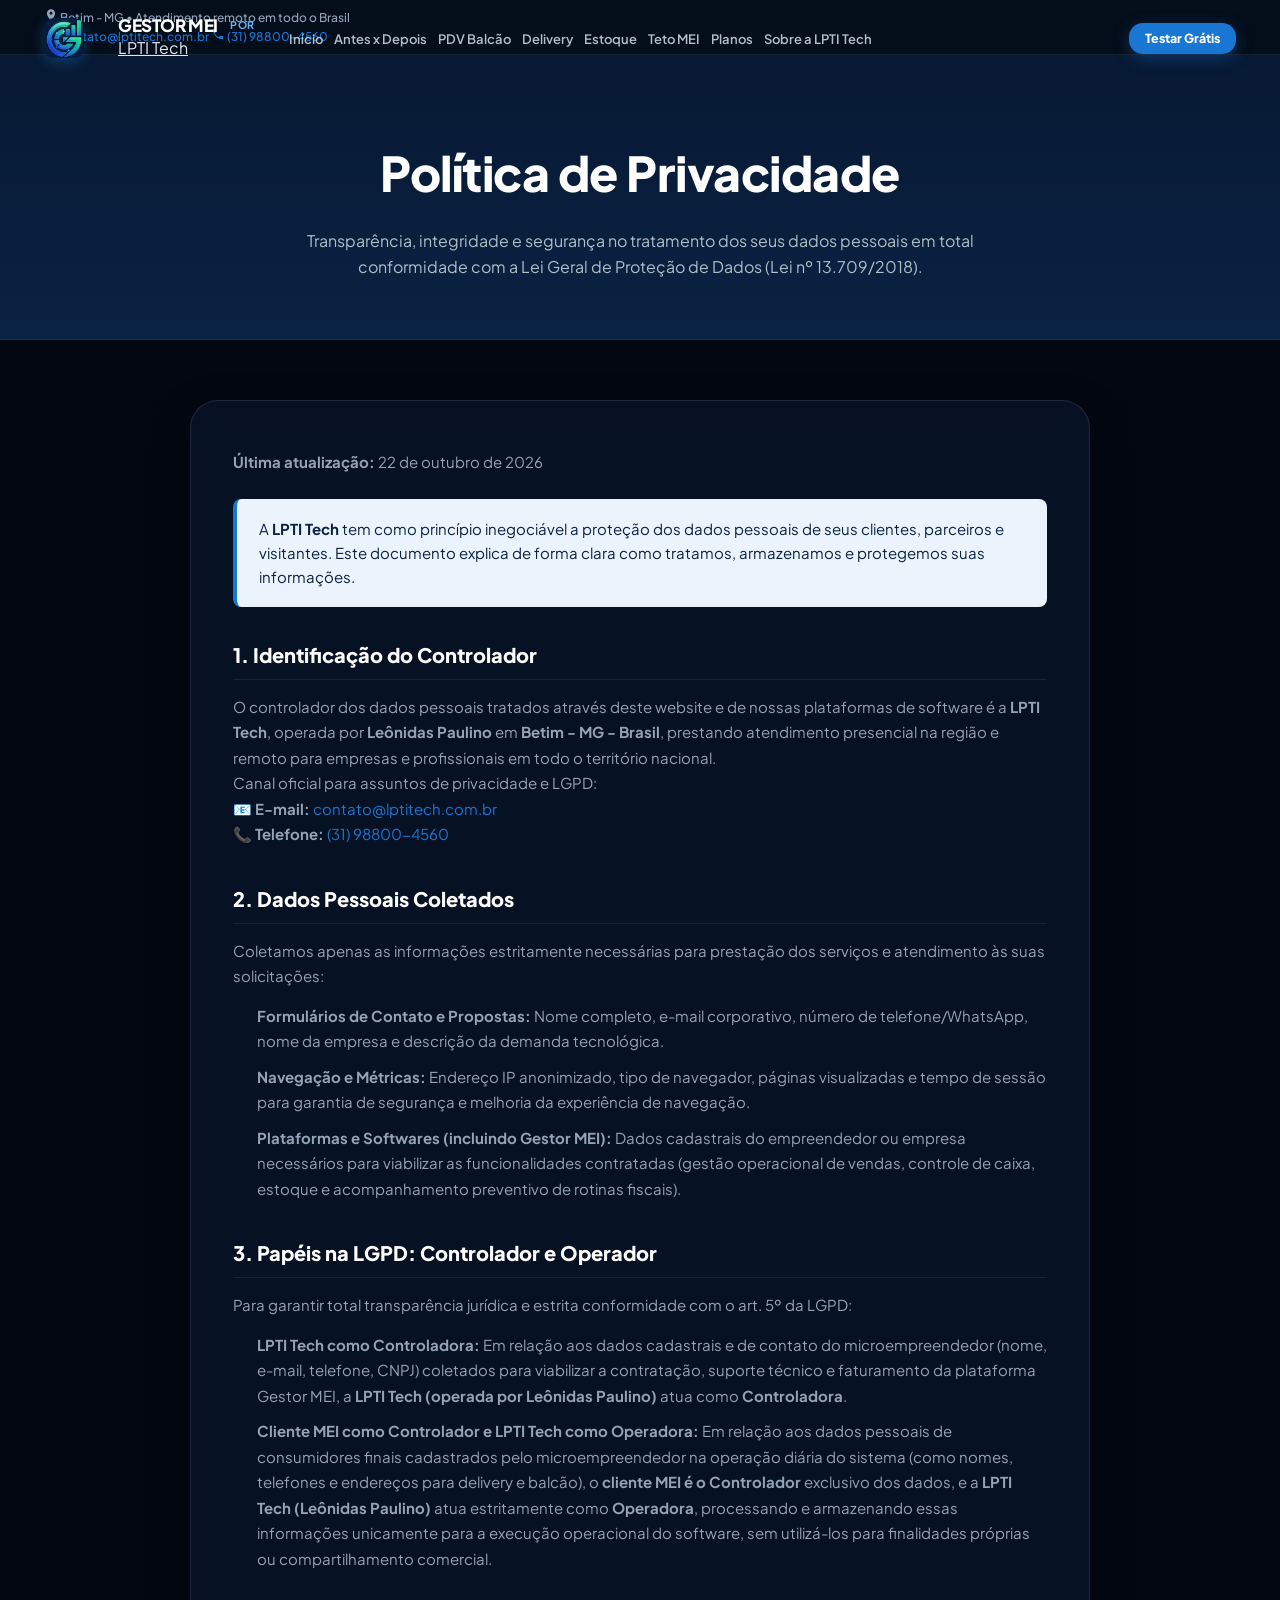
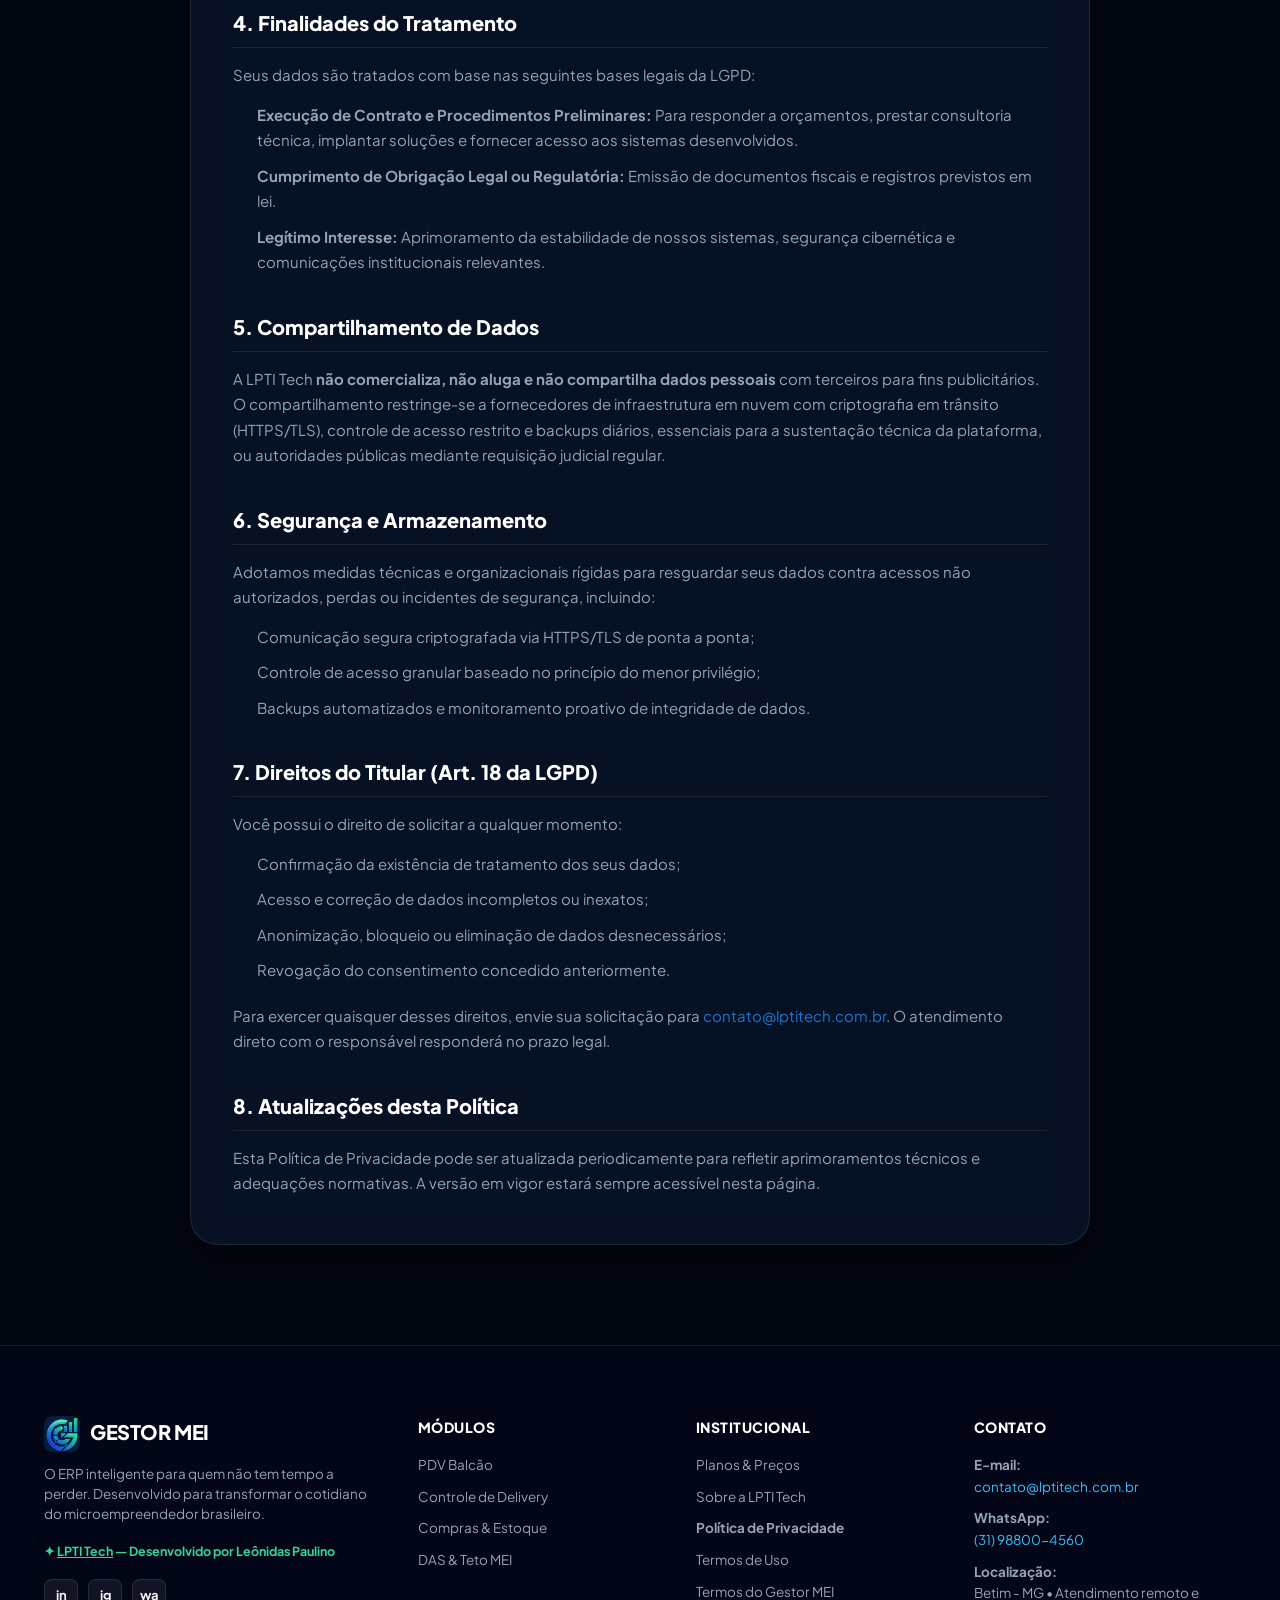
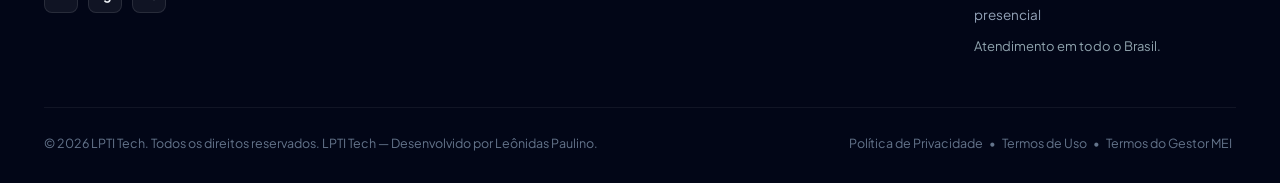
==== commit 2df37766: "feat: vincula menu e rodape ao portal sobre.lptitech.com.br" ====
--- a/politica-de-privacidade.html
+++ b/politica-de-privacidade.html
@@ -56,7 +56,7 @@
         <img src="assets/gestor-mei-icon.png" alt="Logo Oficial Gestor MEI" class="brand-icon" width="44" height="44">
         <div class="brand-text">
           <span class="brand-title">GESTOR MEI</span>
-          <span class="brand-sub">Por LPTI Tech</span>
+          <span class="brand-sub">Por <a href="https://sobre.lptitech.com.br" target="_blank" rel="noopener noreferrer" style="color: inherit; text-decoration: underline;">LPTI Tech</a></span>
         </div>
       </a>
 
@@ -70,7 +70,7 @@
           <li><a href="index.html#estoque" class="nav-link">Estoque</a></li>
           <li><a href="index.html#fiscal" class="nav-link">Teto MEI</a></li>
           <li><a href="index.html#planos" class="nav-link">Planos</a></li>
-          <li><a href="index.html#lptitech" class="nav-link">LPTI Tech</a></li>
+          <li><a href="https://sobre.lptitech.com.br" target="_blank" rel="noopener noreferrer" class="nav-link">Sobre a LPTI Tech</a></li>
         </ul>
       </nav>
 
@@ -200,7 +200,7 @@
             O ERP inteligente para quem não tem tempo a perder. Desenvolvido para transformar o cotidiano do microempreendedor brasileiro.
           </p>
           <p class="footer-author-badge">
-            ✦ LPTI Tech — Desenvolvido por Leônidas Paulino
+            ✦ <a href="https://sobre.lptitech.com.br" target="_blank" rel="noopener noreferrer" style="color: inherit; text-decoration: underline;">LPTI Tech</a> — Desenvolvido por Leônidas Paulino
           </p>
 
           <div class="footer-social-links">
@@ -224,7 +224,7 @@
           <h4 class="footer-nav-title">Institucional</h4>
           <ul class="footer-nav-list">
             <li><a href="index.html#planos">Planos &amp; Preços</a></li>
-            <li><a href="index.html#lptitech">Sobre a LPTI Tech</a></li>
+            <li><a href="https://sobre.lptitech.com.br" target="_blank" rel="noopener noreferrer">Sobre a LPTI Tech</a></li>
             <li><a href="politica-de-privacidade.html" style="color: var(--blue-light); font-weight: 700;">Política de Privacidade</a></li>
             <li><a href="termos-de-uso.html">Termos de Uso</a></li>
             <li><a href="termos-servico-saas.html">Termos do Gestor MEI</a></li>
--- a/styles.css
+++ b/styles.css
@@ -10,7 +10,7 @@
   --primary-hover: #1565C0;
   --primary-dark: #0D47A1;
   --primary-glow: rgba(25, 118, 210, 0.28);
-  
+
   --accent-green: #2E7D32;
   --accent-green-bright: #43A047;
   --accent-green-glow: rgba(67, 160, 71, 0.3);
@@ -57,7 +57,9 @@
 }
 
 /* ================= RESET & BASICS ================= */
-*, *::before, *::after {
+*,
+*::before,
+*::after {
   box-sizing: border-box;
   margin: 0;
   padding: 0;
@@ -67,14 +69,15 @@
   font-size: 16px;
   scroll-behavior: smooth;
   text-rendering: optimizeLegibility;
-  overflow-x: clip; /* Corta vazamentos laterais sem criar contexto de rolagem e preserva 100% o position: sticky */
+  overflow-x: clip;
+  /* Corta vazamentos laterais sem criar contexto de rolagem e preserva 100% o position: sticky */
   max-width: 100%;
 }
 
 body {
   font-family: var(--font-main);
-  background-color: var(--white);
-  color: var(--charcoal);
+  background-color: #030712;
+  color: #E2E8F0;
   line-height: 1.6;
   -webkit-font-smoothing: antialiased;
   -moz-osx-font-smoothing: grayscale;
@@ -115,19 +118,39 @@
   padding: 0 24px;
 }
 
-.text-center { text-align: center; }
-.text-gradient {
-  background: linear-gradient(135deg, #1976D2 0%, #0D47A1 50%, #2E7D32 100%);
+.text-center {
+  text-align: center;
+}
+
+.text-gradient,
+.text-gradient-cyan,
+.text-gradient-green {
+  background: linear-gradient(135deg, #7DD3FC 0%, #38BDF8 40%, #6EE7B7 100%);
   -webkit-background-clip: text;
   -webkit-text-fill-color: transparent;
-}
-.text-green { color: var(--accent-green-bright) !important; }
-.text-blue { color: var(--primary) !important; }
-.text-red { color: var(--accent-red) !important; }
-.bg-light { background-color: var(--gray-light); }
+  display: inline-block;
+  text-shadow: none !important;
+  filter: drop-shadow(0 4px 20px rgba(0, 0, 0, 0.9));
+}
+
+.text-green {
+  color: var(--accent-green-bright) !important;
+}
+
+.text-blue {
+  color: var(--primary) !important;
+}
+
+.text-red {
+  color: var(--accent-red) !important;
+}
+
+.bg-light {
+  background-color: var(--gray-light);
+}
 
 .section {
-  padding: 100px 0;
+  padding: 120px 0;
   position: relative;
 }
 
@@ -163,7 +186,7 @@
   font-size: 38px;
   font-weight: 800;
   letter-spacing: -1.2px;
-  color: var(--navy-darker);
+  color: #FFFFFF;
   margin-bottom: 18px;
   line-height: 1.22;
 }
@@ -172,9 +195,10 @@
   color: var(--white);
 }
 
-.section-desc {
-  font-size: 17.5px;
-  color: var(--slate);
+.section-desc,
+.section-subtitle {
+  font-size: 17px;
+  color: #94A3B8;
   max-width: 720px;
   margin: 0 auto 55px auto;
   line-height: 1.65;
@@ -215,16 +239,17 @@
 }
 
 .btn-secondary {
-  background-color: var(--white);
-  color: var(--navy-dark);
-  border-color: var(--gray-border);
-  box-shadow: var(--shadow-sm);
+  background-color: rgba(255, 255, 255, 0.08);
+  color: #F8FAFC;
+  border-color: rgba(255, 255, 255, 0.16);
+  box-shadow: 0 4px 12px rgba(0, 0, 0, 0.2);
+  backdrop-filter: blur(8px);
 }
 
 .btn-secondary:hover {
-  background-color: var(--gray-light);
-  border-color: var(--primary);
-  color: var(--primary);
+  background-color: rgba(255, 255, 255, 0.15);
+  border-color: #38BDF8;
+  color: #38BDF8;
   transform: translateY(-2px);
 }
 
@@ -255,9 +280,20 @@
   transform: translateY(-2px);
 }
 
-.btn-sm { padding: 8px 16px; font-size: 13px; }
-.btn-lg { padding: 15px 32px; font-size: 16px; border-radius: var(--radius-lg); }
-.btn-block { width: 100%; }
+.btn-sm {
+  padding: 8px 16px;
+  font-size: 13px;
+}
+
+.btn-lg {
+  padding: 15px 32px;
+  font-size: 16px;
+  border-radius: var(--radius-lg);
+}
+
+.btn-block {
+  width: 100%;
+}
 
 /* ================= TOPBAR & NAVBAR ================= */
 .topbar {
@@ -269,46 +305,24 @@
   padding: 8px 0;
 }
 
-.topbar-content {
-  display: flex;
-  justify-content: space-between;
-  align-items: center;
-}
-
-.topbar-left span, .topbar-right a {
-  display: inline-flex;
-  align-items: center;
-  gap: 6px;
-}
-
-.topbar-right {
-  display: flex;
-  gap: 20px;
-}
-
-.topbar-link {
-  color: #94A3B8;
-}
-
-.topbar-link:hover {
-  color: var(--white);
-}
-
+/* ================= NAVBAR PRINCIPAL MINIMALISTA & TRANSLÚCIDA ================= */
 .navbar {
-  position: sticky;
+  position: fixed;
   top: 0;
   left: 0;
   width: 100%;
-  background-color: rgba(255, 255, 255, 0.94);
-  backdrop-filter: blur(14px);
-  -webkit-backdrop-filter: blur(14px);
-  border-bottom: 1px solid var(--gray-border);
+  background: transparent;
+  border-bottom: 1px solid transparent;
   z-index: 1000;
-  transition: var(--transition-fast);
+  transition: background 0.35s ease, backdrop-filter 0.35s ease, border-bottom 0.35s ease, box-shadow 0.35s ease;
 }
 
 .navbar.scrolled {
-  box-shadow: 0 4px 24px rgba(7, 25, 51, 0.07);
+  background: rgba(4, 13, 26, 0.82);
+  backdrop-filter: blur(18px);
+  -webkit-backdrop-filter: blur(18px);
+  border-bottom: 1px solid rgba(255, 255, 255, 0.08);
+  box-shadow: 0 10px 30px rgba(0, 0, 0, 0.45);
 }
 
 .navbar-container {
@@ -325,14 +339,14 @@
   gap: 12px;
   text-decoration: none;
   flex-shrink: 0;
-  margin-right: 36px; /* Respiro balanceado para acomodar os 8 itens em linha unica */
+  margin-right: 36px;
 }
 
 .brand-icon {
-  width: 44px;
-  height: 44px;
-  border-radius: 12px;
-  box-shadow: 0 4px 12px rgba(7, 25, 51, 0.2);
+  width: 40px;
+  height: 40px;
+  border-radius: 10px;
+  box-shadow: 0 4px 14px rgba(33, 150, 243, 0.3);
   display: block;
 }
 
@@ -343,17 +357,17 @@
 }
 
 .brand-title {
-  font-size: 18px;
+  font-size: 17px;
   font-weight: 900;
-  color: var(--navy-darker);
+  color: #FFFFFF;
   line-height: 1.1;
   letter-spacing: -0.3px;
 }
 
 .brand-sub {
-  font-size: 11px;
+  font-size: 10.5px;
   font-weight: 700;
-  color: var(--primary);
+  color: #64B5F6;
   text-transform: uppercase;
   letter-spacing: 0.5px;
 }
@@ -367,7 +381,7 @@
 .nav-list {
   display: flex;
   align-items: center;
-  gap: 16px;
+  gap: 28px;
   white-space: nowrap;
   margin: 0;
   padding: 0;
@@ -376,14 +390,16 @@
 .nav-link {
   font-size: 14px;
   font-weight: 600;
-  color: var(--slate);
+  color: #B0BEC5;
   padding: 6px 0;
   position: relative;
   white-space: nowrap;
-}
-
-.nav-link:hover, .nav-link.active {
-  color: var(--primary);
+  transition: color 0.25s ease;
+}
+
+.nav-link:hover,
+.nav-link.active {
+  color: #FFFFFF;
 }
 
 .nav-link.active::after {
@@ -392,8 +408,8 @@
   bottom: -4px;
   left: 0;
   width: 100%;
-  height: 2.5px;
-  background-color: var(--primary);
+  height: 2px;
+  background: linear-gradient(90deg, #1976D2, #00E676);
   border-radius: var(--radius-pill);
 }
 
@@ -409,16 +425,6 @@
   white-space: nowrap;
   font-weight: 800;
   padding: 9px 20px;
-}
-
-.nav-tag {
-  background-color: #E8F5E9;
-  color: var(--accent-green);
-  font-size: 9.5px;
-  font-weight: 800;
-  padding: 2px 7px;
-  border-radius: 10px;
-  margin-left: 3px;
 }
 
 .hamburger {
@@ -434,74 +440,291 @@
   width: 24px;
   height: 2.5px;
   margin: 5px auto;
-  background-color: var(--navy-darker);
+  background-color: #FFFFFF;
   border-radius: 2px;
   transition: var(--transition-fast);
 }
 
-/* ================= ATO 1: HERO & EXPLODED VIEW CINEMÁTICA ================= */
-.hero-scrolly-section {
+/* ================= ATO 1: HERO CINEMA FULL-BLEED (CANVAS 100VW x 100VH) ================= */
+.hero-cinema-track {
   position: relative;
-  background: radial-gradient(ellipse at 50% 0%, #0d2847 0%, #071933 60%, #040d1a 100%);
-  color: var(--white);
-  padding-top: 60px;
-}
-
-.hero-glow-back {
+  min-height: 480vh; /* Pista de rolagem estendida para transição cinematográfica dos 96 frames */
+  width: 100%;
+  background-color: #02070F;
+}
+
+.hero-cinema-sticky {
+  position: sticky;
+  top: 0;
+  left: 0;
+  width: 100%;
+  height: 100vh;
+  height: 100dvh;
+  overflow: hidden;
+  display: flex;
+  align-items: center;
+  justify-content: center;
+  z-index: 10;
+}
+
+.hero-cinema-canvas {
   position: absolute;
   top: 0;
+  left: 0;
+  width: 100vw;
+  height: 100vh;
+  height: 100dvh;
+  display: block;
+  object-fit: cover;
+  pointer-events: none;
+  z-index: 1;
+}
+
+/* Overlay escuro balanceado para garantir legibilidade dos textos brancos */
+.hero-cinema-overlay {
+  position: absolute;
+  inset: 0;
+  background: rgba(3, 9, 20, 0.62);
+  pointer-events: none;
+  z-index: 2;
+}
+
+/* Vinheta escura cinematográfica nas bordas para profundidade e imersão */
+.hero-cinema-vignette {
+  position: absolute;
+  inset: 0;
+  background: 
+    radial-gradient(circle at center, transparent 24%, rgba(2, 7, 15, 0.72) 68%, rgba(2, 7, 15, 0.96) 100%),
+    linear-gradient(180deg, rgba(3, 9, 20, 0.88) 0%, transparent 20%, transparent 70%, rgba(2, 7, 15, 0.98) 100%);
+  pointer-events: none;
+  z-index: 3;
+}
+
+/* Barra de Progresso Superior Discreta */
+.hero-cinema-progress {
+  position: absolute;
+  top: 76px;
+  left: 0;
+  width: 100%;
+  height: 3px;
+  background: rgba(255, 255, 255, 0.08);
+  z-index: 20;
+}
+
+.hero-cinema-progress-bar {
+  height: 100%;
+  width: 0%;
+  background: linear-gradient(90deg, #1976D2, #00E676);
+  box-shadow: 0 0 10px rgba(0, 230, 118, 0.7);
+  border-radius: 2px;
+  transition: width 0.06s linear;
+}
+
+/* Botão Flutuante Discreto: Desativado conforme design enxuto */
+.hero-cinema-top-action {
+  display: none !important;
+}
+
+.cinema-btn-hd-discrete {
+  display: inline-flex;
+  align-items: center;
+  gap: 7px;
+  font-size: 11.5px;
+  font-weight: 700;
+  letter-spacing: 0.3px;
+  color: #CFD8DC;
+  background: rgba(4, 13, 26, 0.72);
+  border: 1px solid rgba(255, 255, 255, 0.14);
+  backdrop-filter: blur(14px);
+  -webkit-backdrop-filter: blur(14px);
+  padding: 6px 14px;
+  border-radius: var(--radius-pill);
+  text-decoration: none;
+  transition: all 0.25s ease;
+}
+
+.cinema-btn-hd-discrete:hover {
+  color: #FFFFFF;
+  background: rgba(25, 118, 210, 0.35);
+  border-color: rgba(100, 181, 246, 0.5);
+  box-shadow: 0 0 16px rgba(33, 150, 243, 0.35);
+  transform: translateY(-1px);
+}
+
+/* Palco Central dos 4 Blocos de Texto Monumentais */
+.hero-cinema-content-stage {
+  position: relative;
+  width: 100%;
+  max-width: 980px;
+  margin: 0 auto;
+  padding: 0 24px;
+  display: flex;
+  align-items: center;
+  justify-content: center;
+  min-height: 480px;
+  z-index: 15;
+}
+
+/* Halo escuro difuso para contraste absoluto sobre qualquer frame do vídeo */
+.hero-cinema-content-stage::before {
+  content: '';
+  position: absolute;
+  top: 50%;
   left: 50%;
-  transform: translateX(-50%);
-  width: 1000px;
-  max-width: 100%;
-  height: 500px;
-  background: radial-gradient(circle, rgba(25, 118, 210, 0.25) 0%, rgba(46, 125, 50, 0.12) 45%, transparent 70%);
+  transform: translate(-50%, -50%);
+  width: 125%;
+  max-width: 1040px;
+  height: 100%;
+  max-height: 560px;
+  background: radial-gradient(ellipse at center, rgba(2, 6, 17, 0.95) 0%, rgba(2, 6, 17, 0.82) 48%, rgba(2, 6, 17, 0.38) 75%, transparent 100%);
+  border-radius: 50%;
+  filter: blur(40px);
   pointer-events: none;
-  z-index: 0;
-}
-
-.hero-header-box {
-  position: relative;
-  z-index: 2;
+  z-index: -1;
+}
+
+.cinema-text-block {
+  position: absolute;
+  inset: 0;
+  display: flex;
+  flex-direction: column;
+  align-items: center;
+  justify-content: center;
   text-align: center;
-  max-width: 900px;
-  margin: 0 auto;
-  padding: 0 20px 40px 20px;
-}
-
-.hero-headline {
-  font-size: 52px;
+  opacity: 0;
+  pointer-events: none;
+  transform: scale(0.94) translate3d(0, 20px, 0);
+  filter: blur(14px);
+  transition: opacity 0.35s ease, transform 0.4s cubic-bezier(0.16, 1, 0.3, 1), filter 0.35s ease;
+  will-change: opacity, transform, filter;
+  padding: 20px 0;
+}
+
+.cinema-text-block.active {
+  opacity: 1;
+  pointer-events: auto;
+  transform: scale(1) translate3d(0, 0, 0);
+  filter: blur(0px);
+}
+
+.cinema-monumental-title {
+  font-size: clamp(2.4rem, 5.5vw, 4.4rem);
   font-weight: 900;
-  letter-spacing: -1.8px;
-  line-height: 1.15;
-  color: var(--white);
-  margin-bottom: 22px;
-}
-
-.hero-lead {
-  font-size: 19px;
-  color: #CFD8DC;
-  line-height: 1.65;
-  margin-bottom: 35px;
-  max-width: 760px;
-  margin-left: auto;
-  margin-right: auto;
+  letter-spacing: -1.6px;
+  line-height: 1.1;
+  color: #FFFFFF;
+  margin: 18px 0 16px;
+  text-shadow: 0 4px 24px rgba(0, 0, 0, 0.85), 0 2px 10px rgba(0, 0, 0, 0.9);
+  max-width: 880px;
+}
+
+.cinema-monumental-lead {
+  font-size: clamp(1.05rem, 1.8vw, 1.25rem);
+  color: #F1F5F9;
+  line-height: 1.6;
+  max-width: 740px;
+  margin-bottom: 26px;
+  text-shadow: 0 4px 24px rgba(0, 0, 0, 0.85), 0 2px 8px rgba(0, 0, 0, 0.9);
+}
+
+/* Chips de Métricas Monumentais dos Blocos 2, 3 e 4 */
+.cinema-chips-row {
+  display: flex;
+  align-items: center;
+  justify-content: center;
+  gap: 16px;
+  flex-wrap: wrap;
+  margin-top: 6px;
+}
+
+.cinema-stat-chip {
+  background: rgba(4, 13, 26, 0.78);
+  border: 1px solid rgba(255, 255, 255, 0.14);
+  backdrop-filter: blur(14px);
+  -webkit-backdrop-filter: blur(14px);
+  border-radius: 12px;
+  padding: 12px 22px;
+  display: flex;
+  flex-direction: column;
+  align-items: center;
+  box-shadow: 0 10px 25px rgba(0, 0, 0, 0.5);
+  min-width: 140px;
+}
+
+.cinema-stat-chip .chip-number {
+  font-family: var(--font-mono);
+  font-size: 20px;
+  font-weight: 900;
+  color: #64B5F6;
+  letter-spacing: -0.5px;
+}
+
+.cinema-stat-chip .chip-label {
+  font-size: 11px;
+  font-weight: 600;
+  color: #B0BEC5;
+  text-transform: uppercase;
+  letter-spacing: 0.5px;
+  margin-top: 2px;
+}
+
+.cinema-block-actions {
+  display: flex;
+  align-items: center;
+  justify-content: center;
+  gap: 16px;
+  flex-wrap: wrap;
+  margin-top: 28px;
+}
+
+.cinema-scroll-hint {
+  display: inline-flex;
+  flex-direction: column;
+  align-items: center;
+  gap: 6px;
+  margin-top: 32px;
+  color: #90A4AE;
+  font-size: 11.5px;
+  font-weight: 600;
+  letter-spacing: 0.4px;
+}
+
+.text-gradient-amber {
+  background: linear-gradient(135deg, #FDE047 0%, #FBBF24 45%, #FB923C 100%);
+  -webkit-background-clip: text;
+  -webkit-text-fill-color: transparent;
+  display: inline-block;
+  text-shadow: none !important;
+  filter: drop-shadow(0 4px 20px rgba(0, 0, 0, 0.9));
+}
+
+.text-gradient-green {
+  background: linear-gradient(135deg, #7DD3FC 0%, #34D399 50%, #6EE7B7 100%);
+  -webkit-background-clip: text;
+  -webkit-text-fill-color: transparent;
+  display: inline-block;
+  text-shadow: none !important;
+  filter: drop-shadow(0 4px 20px rgba(0, 0, 0, 0.9));
+}
+
+.cinema-monumental-title span[class*="text-gradient"] {
+  text-shadow: none !important;
+  display: inline-block;
+  filter: drop-shadow(0 4px 20px rgba(0, 0, 0, 0.9));
 }
 
 .hero-cta-row {
   display: flex;
-  align-items: center;
+  gap: 16px;
   justify-content: center;
-  gap: 18px;
-  margin-bottom: 35px;
   flex-wrap: wrap;
+  margin-bottom: 24px;
 }
 
 .hero-pills-row {
   display: flex;
-  align-items: center;
+  gap: 12px;
   justify-content: center;
-  gap: 20px;
   flex-wrap: wrap;
 }
 
@@ -526,14 +749,68 @@
   box-shadow: 0 0 8px #4CAF50;
 }
 
-/* Container do Track da Vista Explodida */
-.exploded-track {
+.hero-scroll-indicator {
+  display: inline-flex;
+  flex-direction: column;
+  align-items: center;
+  gap: 8px;
+  margin-top: 40px;
+  color: #78909C;
+  font-size: 11.5px;
+  font-weight: 600;
+  letter-spacing: 0.5px;
+  text-decoration: none;
+  transition: color 0.25s ease, transform 0.25s ease;
+}
+
+.hero-scroll-indicator:hover {
+  color: #64B5F6;
+  transform: translateY(3px);
+}
+
+.scroll-mouse-icon {
+  width: 20px;
+  height: 32px;
+  border: 2px solid rgba(255, 255, 255, 0.25);
+  border-radius: 12px;
   position: relative;
-  min-height: 260vh; /* Calibrado para animacao acontecer presa na tela sem faixa azul vazia */
+  display: block;
+}
+
+.scroll-wheel {
+  width: 3px;
+  height: 6px;
+  background-color: #64B5F6;
+  border-radius: 2px;
+  position: absolute;
+  top: 6px;
+  left: 50%;
+  transform: translateX(-50%);
+  animation: scrollMouseWheel 2s infinite;
+}
+
+@keyframes scrollMouseWheel {
+  0% { top: 6px; opacity: 1; }
+  50% { top: 16px; opacity: 0.3; }
+  100% { top: 6px; opacity: 1; }
+}
+
+/* ================= PALCO SCROLLYTELLING 3D ================= */
+.scrolly-showcase-section {
+  position: relative;
+  background-color: #040D1A;
+}
+
+/* Container do Track da Experiência Scrollytelling 3D */
+.exploded-track,
+.scrolly-3d-track {
+  position: relative;
+  min-height: 560vh; /* Pista estendida em ~47% para permanência nítida e leitura tranquila de cada tela */
   width: 100%;
 }
 
-.exploded-sticky-stage {
+.exploded-sticky-stage,
+.scrolly-sticky-stage {
   position: sticky;
   top: 72px;
   height: calc(100vh - 72px);
@@ -541,312 +818,566 @@
   display: flex;
   flex-direction: column;
   align-items: center;
-  justify-content: center;
+  justify-content: flex-start;
   overflow: visible;
-  padding: 10px 24px;
-}
-
-.exploded-stage-indicator {
-  position: absolute;
-  top: 15px;
-  background: rgba(255, 255, 255, 0.08);
-  border: 1px solid rgba(255, 255, 255, 0.16);
-  backdrop-filter: blur(8px);
+  padding: 12px 24px 20px;
+  box-sizing: border-box;
+}
+
+/* Barra Superior: Stepper de 4 Passos, Status Dinâmico e Linha de Progresso */
+.scrolly-topbar {
+  width: 100%;
+  max-width: 1240px;
+  display: flex;
+  align-items: center;
+  justify-content: space-between;
+  gap: 16px;
+  margin-bottom: 12px;
+  position: relative;
+  flex-wrap: wrap;
+  z-index: 20;
+}
+
+.scrolly-stepper {
+  display: flex;
+  align-items: center;
+  gap: 6px;
+  background: rgba(4, 13, 26, 0.75);
+  border: 1px solid rgba(255, 255, 255, 0.14);
+  backdrop-filter: blur(12px);
+  -webkit-backdrop-filter: blur(12px);
   border-radius: var(--radius-pill);
-  padding: 5px 16px;
+  padding: 4px;
+}
+
+.scrolly-step-btn {
+  background: transparent;
+  border: 1px solid transparent;
+  border-radius: var(--radius-pill);
+  padding: 6px 14px;
+  font-family: var(--font-sans);
   font-size: 12px;
   font-weight: 700;
-  letter-spacing: 0.5px;
+  color: #90A4AE;
+  cursor: pointer;
+  display: flex;
+  align-items: center;
+  gap: 6px;
+  transition: all 0.25s ease;
+  user-select: none;
+}
+
+.scrolly-step-btn:hover {
+  color: #FFFFFF;
+  background: rgba(255, 255, 255, 0.06);
+}
+
+.scrolly-step-btn.active {
+  background: linear-gradient(135deg, rgba(25, 118, 210, 0.35), rgba(13, 71, 161, 0.55));
+  border-color: rgba(100, 181, 246, 0.6);
+  color: #FFFFFF;
+  box-shadow: 0 0 16px rgba(33, 150, 243, 0.35);
+}
+
+.scrolly-step-btn .step-num {
+  font-family: var(--font-mono);
+  font-size: 11px;
+  color: #64B5F6;
+}
+
+.scrolly-step-btn.active .step-num {
   color: #90CAF9;
+}
+
+.exploded-stage-indicator,
+.scrolly-status-indicator {
+  background: rgba(10, 25, 47, 0.85);
+  border: 1px solid rgba(100, 181, 246, 0.35);
+  backdrop-filter: blur(12px);
+  -webkit-backdrop-filter: blur(12px);
+  border-radius: var(--radius-pill);
+  padding: 6px 18px;
+  font-size: 12px;
+  font-weight: 700;
+  letter-spacing: 0.3px;
+  color: #E2E8F0;
   display: flex;
   align-items: center;
   gap: 8px;
+  box-shadow: 0 4px 20px rgba(0, 0, 0, 0.4);
+}
+
+.status-pulse-dot {
+  width: 8px;
+  height: 8px;
+  border-radius: 50%;
+  background: #00E676;
+  box-shadow: 0 0 10px #00E676;
+  animation: pulse-dot 1.8s infinite;
+  flex-shrink: 0;
+}
+
+.scrolly-progress-track {
+  width: 100%;
+  height: 3px;
+  background: rgba(255, 255, 255, 0.08);
+  border-radius: 2px;
+  overflow: hidden;
+  margin-top: 4px;
+}
+
+.scrolly-progress-fill {
+  height: 100%;
+  width: 0%;
+  background: linear-gradient(90deg, #1976D2, #00E676);
+  border-radius: 2px;
+  transition: width 0.08s linear;
+  box-shadow: 0 0 8px rgba(0, 230, 118, 0.6);
+}
+
+/* Palco Central: Grid 2 Colunas com Viewport 3D e HUD de Legendas */
+.scrolly-stage-body {
+  display: grid;
+  grid-template-columns: minmax(0, 1.45fr) minmax(320px, 0.85fr);
+  gap: 36px;
+  align-items: center;
+  width: 100%;
+  max-width: 1240px;
+  flex-grow: 1;
+  min-height: 0;
+  position: relative;
   z-index: 10;
 }
 
-.exploded-viewport {
+/* Viewport 3D com Perspectiva Dinâmica */
+.exploded-viewport,
+.scrolly-viewport {
   position: relative;
   width: 100%;
-  max-width: 1240px;
-  height: 600px;
-  perspective: 1400px; /* Perspectiva ampliada do palco 3D */
+  height: 100%;
   display: flex;
   align-items: center;
   justify-content: center;
-}
-
-.exploded-model-stack {
-  position: relative;
-  width: 580px;
-  height: 260px;
   perspective: 1400px;
   transform-style: preserve-3d;
-  transform: rotateX(52deg) rotateZ(-28deg); /* Maior angulo de visao lateral e profundidade isometrica */
-  transition: transform 0.1s ease-out;
+}
+
+/* Brilho Ambiental Difuso (Ambient Backlight Glow) Dinâmico */
+.scrolly-backlight-glow {
+  position: absolute;
+  top: 50%;
+  left: 50%;
+  transform: translate(-50%, -50%);
+  width: 95%;
+  max-width: 860px;
+  height: 90%;
+  max-height: 520px;
+  border-radius: 40px;
+  filter: blur(75px);
+  opacity: 0.65;
+  pointer-events: none;
+  z-index: 1;
+  transition: background 0.7s cubic-bezier(0.16, 1, 0.3, 1), opacity 0.5s ease;
+  will-change: background, opacity;
+}
+
+.scrolly-backlight-glow.glow-step-0 {
+  background: radial-gradient(circle, rgba(25, 118, 210, 0.65) 0%, rgba(13, 71, 161, 0.35) 45%, transparent 75%);
+}
+
+.scrolly-backlight-glow.glow-step-1 {
+  background: radial-gradient(circle, rgba(245, 158, 11, 0.55) 0%, rgba(217, 119, 6, 0.28) 45%, transparent 75%);
+}
+
+.scrolly-backlight-glow.glow-step-2 {
+  background: radial-gradient(circle, rgba(6, 182, 212, 0.55) 0%, rgba(124, 58, 237, 0.32) 45%, transparent 75%);
+}
+
+.scrolly-backlight-glow.glow-step-3 {
+  background: radial-gradient(circle, rgba(16, 185, 129, 0.6) 0%, rgba(5, 150, 105, 0.3) 45%, transparent 75%);
+}
+
+.scrolly-3d-scene {
+  position: relative;
+  z-index: 2;
+  width: 100%;
+  max-width: 760px;
+  aspect-ratio: 1900 / 950;
+  transform-style: preserve-3d;
+  transform: rotateX(6deg) rotateY(-4deg);
   will-change: transform;
-  margin: 0 auto;
-}
-
-/* Camadas Físicas da Vista Explodida */
-.exploded-layer {
+  transition: transform 0.15s ease-out;
+}
+
+/* Molduras Modernas em Vidro Escuro (Dark Glassmorphism) */
+.scrolly-screen-frame {
   position: absolute;
-  left: 0;
-  top: 0;
+  inset: 0;
+  border-radius: 16px;
+  background: rgba(10, 24, 46, 0.88);
+  border: 1px solid rgba(255, 255, 255, 0.16);
+  border-bottom: 3px solid rgba(33, 150, 243, 0.45);
+  backdrop-filter: blur(24px);
+  -webkit-backdrop-filter: blur(24px);
+  box-shadow: 0 30px 85px rgba(0, 0, 0, 0.75), 0 0 40px rgba(33, 150, 243, 0.22);
+  overflow: hidden;
+  display: flex;
+  flex-direction: column;
+  transform-origin: center center;
+  will-change: transform, opacity, filter;
+  opacity: 0;
+  pointer-events: none;
+  transition: box-shadow 0.3s ease;
+}
+
+.scrolly-screen-frame.active {
+  opacity: 1;
+  pointer-events: auto;
+}
+
+.glass-window-header {
+  height: 38px;
+  background: rgba(5, 14, 28, 0.95);
+  border-bottom: 1px solid rgba(255, 255, 255, 0.1);
+  display: flex;
+  align-items: center;
+  justify-content: space-between;
+  padding: 0 14px;
+  user-select: none;
+  flex-shrink: 0;
+}
+
+.window-controls {
+  display: flex;
+  align-items: center;
+  gap: 7px;
+}
+
+.win-dot {
+  width: 10px;
+  height: 10px;
+  border-radius: 50%;
+  display: inline-block;
+  box-shadow: inset 0 1px 2px rgba(255, 255, 255, 0.4);
+}
+
+.dot-close {
+  background: #FF5F56;
+  border: 1px solid #E0443E;
+}
+
+.dot-min {
+  background: #FFBD2E;
+  border: 1px solid #DEA123;
+}
+
+.dot-max {
+  background: #27C93F;
+  border: 1px solid #1AAB29;
+}
+
+.window-title {
+  display: flex;
+  align-items: center;
+  gap: 8px;
+  font-family: var(--font-mono);
+  font-size: 11px;
+  font-weight: 700;
+  color: #CFD8DC;
+  letter-spacing: 0.5px;
+}
+
+.window-badge {
+  font-family: var(--font-mono);
+  font-size: 10px;
+  font-weight: 800;
+  padding: 2px 8px;
+  border-radius: 4px;
+  text-transform: uppercase;
+}
+
+.badge-pulse {
+  background: rgba(0, 230, 118, 0.18);
+  color: #69F0AE;
+  border: 1px solid rgba(0, 230, 118, 0.4);
+}
+
+.badge-amber {
+  background: rgba(255, 179, 0, 0.18);
+  color: #FFE082;
+  border: 1px solid rgba(255, 179, 0, 0.4);
+}
+
+.badge-blue {
+  background: rgba(33, 150, 243, 0.18);
+  color: #90CAF9;
+  border: 1px solid rgba(33, 150, 243, 0.4);
+}
+
+.badge-green {
+  background: rgba(76, 175, 80, 0.18);
+  color: #A5D6A7;
+  border: 1px solid rgba(76, 175, 80, 0.4);
+}
+
+.glass-screen-body {
+  position: relative;
+  flex-grow: 1;
+  background: #02070F;
+  overflow: hidden;
+  display: flex;
+  align-items: center;
+  justify-content: center;
+}
+
+.screen-img {
   width: 100%;
   height: 100%;
-  border-radius: 20px;
-  box-shadow: 0 25px 55px rgba(0, 0, 0, 0.55), 0 8px 20px rgba(0, 0, 0, 0.35);
-  filter: drop-shadow(0 16px 32px rgba(0, 0, 0, 0.5));
-  transition: transform 0.1s ease-out, box-shadow 0.2s ease, filter 0.2s ease;
-  will-change: transform;
-}
-
-/* Camada 1: Keycaps / Interface */
-.layer-keycaps {
-  background: linear-gradient(135deg, rgba(30, 41, 59, 0.96), rgba(15, 23, 42, 0.96));
-  border: 2px solid rgba(100, 181, 246, 0.65);
-  border-bottom: 5px solid rgba(13, 71, 161, 0.85); /* Espessura visual da placa */
-  z-index: 3;
+  object-fit: cover;
+  object-position: top center;
+  display: block;
+  user-select: none;
+  -webkit-user-drag: none;
+}
+
+.glass-screen-glare {
+  position: absolute;
+  inset: 0;
+  background: linear-gradient(125deg, rgba(255, 255, 255, 0.1) 0%, rgba(255, 255, 255, 0.02) 28%, transparent 55%);
+  pointer-events: none;
+}
+
+/* HUD Sincronizado de Legendas e Destaques */
+.scrolly-captions-container {
+  position: relative;
+  width: 100%;
+  min-height: 380px;
+  display: flex;
+  align-items: center;
+}
+
+.scrolly-caption-card {
+  position: absolute;
+  inset: 0;
+  background: rgba(8, 22, 44, 0.88);
+  border: 1px solid rgba(255, 255, 255, 0.16);
+  backdrop-filter: blur(20px);
+  -webkit-backdrop-filter: blur(20px);
+  border-radius: var(--radius-lg);
+  padding: 24px 26px;
+  box-shadow: 0 20px 50px rgba(0, 0, 0, 0.6);
   display: flex;
   flex-direction: column;
-  padding: 16px 20px;
-  box-shadow: 0 35px 75px rgba(0, 0, 0, 0.65), 0 12px 32px rgba(25, 118, 210, 0.4);
-  filter: drop-shadow(0 22px 36px rgba(0, 0, 0, 0.65));
-}
-
-.layer-keycaps .layer-header-screen {
+  justify-content: center;
+  opacity: 0;
+  pointer-events: none;
+  transform: translateY(20px) scale(0.97);
+  transition: transform 0.3s cubic-bezier(0.16, 1, 0.3, 1), opacity 0.3s ease;
+}
+
+.scrolly-caption-card.active {
+  opacity: 1;
+  pointer-events: auto;
+  transform: translateY(0) scale(1);
+}
+
+.caption-header {
   display: flex;
   justify-content: space-between;
   align-items: center;
-  background: #040D1A;
+  margin-bottom: 10px;
+}
+
+.caption-badge {
+  font-size: 11px;
+  font-weight: 800;
+  letter-spacing: 0.8px;
+  padding: 3px 10px;
+  border-radius: 6px;
+  text-transform: uppercase;
+}
+
+.tag-blue {
+  background: rgba(33, 150, 243, 0.2);
+  color: #64B5F6;
+}
+
+.tag-amber {
+  background: rgba(255, 179, 0, 0.2);
+  color: #FFE082;
+}
+
+.tag-purple {
+  background: rgba(171, 71, 188, 0.2);
+  color: #CE93D8;
+}
+
+.tag-green {
+  background: rgba(76, 175, 80, 0.2);
+  color: #81C784;
+}
+
+.caption-step-tag {
+  font-family: var(--font-mono);
+  font-size: 12px;
+  font-weight: 800;
+  color: #64B5F6;
+  background: rgba(33, 150, 243, 0.12);
+  padding: 2px 8px;
+  border-radius: 4px;
+}
+
+.caption-title {
+  font-size: 22px;
+  font-weight: 800;
+  color: #FFFFFF;
+  line-height: 1.25;
+  margin-bottom: 8px;
+}
+
+.caption-desc {
+  font-size: 13.5px;
+  color: #B0BEC5;
+  line-height: 1.5;
+  margin-bottom: 16px;
+}
+
+.caption-features-list {
+  list-style: none;
+  padding: 0;
+  margin: 0 0 18px 0;
+  display: flex;
+  flex-direction: column;
+  gap: 8px;
+}
+
+.caption-features-list li {
+  display: flex;
+  align-items: flex-start;
+  gap: 10px;
+  font-size: 13px;
+  color: #ECEFF1;
+  line-height: 1.4;
+}
+
+.feat-icon {
+  font-size: 14px;
+  flex-shrink: 0;
+  margin-top: 1px;
+}
+
+.caption-metrics-row {
+  display: flex;
+  gap: 12px;
+  align-items: center;
+  border-top: 1px solid rgba(255, 255, 255, 0.1);
+  padding-top: 14px;
+}
+
+.caption-metric-pill {
+  background: rgba(255, 255, 255, 0.06);
+  border: 1px solid rgba(255, 255, 255, 0.12);
   border-radius: 10px;
   padding: 8px 14px;
-  margin-bottom: 14px;
-  border: 1px solid rgba(255, 255, 255, 0.1);
-}
-
-.screen-live-label {
+  display: flex;
+  flex-direction: column;
+  flex: 1;
+}
+
+.caption-metric-pill .metric-val {
   font-family: var(--font-mono);
-  font-size: 11px;
-  color: #69F0AE;
-  display: flex;
-  align-items: center;
-  gap: 6px;
-}
-
-.screen-live-label::before {
-  content: '';
-  width: 6px;
-  height: 6px;
-  border-radius: 50%;
-  background: #69F0AE;
-  animation: pulse-dot 1.8s infinite;
-}
-
-.screen-total-readout {
-  font-family: var(--font-mono);
-  font-size: 16px;
+  font-size: 18px;
   font-weight: 800;
   color: #64B5F6;
 }
 
-.layer-keycaps-grid {
-  display: grid;
-  grid-template-columns: repeat(6, 1fr);
-  gap: 8px;
-  flex-grow: 1;
-}
-
-.keycap {
-  background: rgba(255, 255, 255, 0.08);
-  border: 1px solid rgba(255, 255, 255, 0.18);
-  border-radius: 6px;
-  display: flex;
-  align-items: center;
-  justify-content: center;
-  font-family: var(--font-mono);
-  font-size: 11.5px;
-  font-weight: 700;
-  color: #E2E8F0;
-  box-shadow: 0 3px 6px rgba(0, 0, 0, 0.3);
-}
-
-.keycap.key-accent {
-  background: linear-gradient(135deg, #1976D2, #0D47A1);
-  border-color: #64B5F6;
-  color: var(--white);
-}
-
-.keycap.key-green {
-  background: linear-gradient(135deg, #43A047, #2E7D32);
-  border-color: #81C784;
-  color: var(--white);
-  grid-column: span 2;
-}
-
-/* Camada 2: Switches & Matriz de Segurança */
-.layer-switches {
-  background: linear-gradient(135deg, #0A192F, #081426);
-  border: 2px solid rgba(67, 160, 71, 0.55);
-  border-bottom: 5px solid rgba(46, 125, 50, 0.75); /* Espessura visual da placa */
-  z-index: 2;
-  display: flex;
-  align-items: center;
-  justify-content: space-around;
-  padding: 20px;
-  box-shadow: 0 30px 65px rgba(0, 0, 0, 0.6), 0 8px 25px rgba(67, 160, 71, 0.3);
-  filter: drop-shadow(0 18px 32px rgba(0, 0, 0, 0.55));
-}
-
-.matrix-grid-pattern {
-  display: grid;
-  grid-template-columns: repeat(8, 1fr);
-  gap: 12px;
-  width: 100%;
-}
-
-.switch-node {
-  height: 28px;
-  background: rgba(67, 160, 71, 0.15);
-  border: 1px solid rgba(129, 199, 132, 0.4);
-  border-radius: 4px;
-  display: flex;
-  align-items: center;
-  justify-content: center;
-  font-size: 10px;
-  color: #81C784;
-}
-
-/* Camada 3: Chassi & Placa-Mãe */
-.layer-chassis {
-  background: linear-gradient(135deg, #071526, #02070F);
-  border: 2px solid rgba(255, 255, 255, 0.25);
-  border-bottom: 6px solid rgba(10, 28, 51, 0.95); /* Espessura do chassi */
-  z-index: 1;
-  padding: 20px 24px;
-  display: flex;
-  align-items: center;
-  justify-content: space-between;
-  box-shadow: 0 45px 95px rgba(0, 0, 0, 0.8), 0 0 40px rgba(33, 150, 243, 0.25);
-  filter: drop-shadow(0 25px 45px rgba(0, 0, 0, 0.7));
-}
-
-.chassis-circuits {
-  display: flex;
-  align-items: center;
-  gap: 20px;
-  width: 100%;
-}
-
-.core-chip {
-  width: 90px;
-  height: 90px;
-  background: #0A1C33;
-  border: 2px solid #2196F3;
-  border-radius: 12px;
-  display: flex;
-  flex-direction: column;
-  align-items: center;
-  justify-content: center;
-  box-shadow: 0 0 20px rgba(33, 150, 243, 0.4);
-}
-
-.core-chip-logo {
-  font-size: 22px;
-  margin-bottom: 2px;
-}
-
-.core-chip-name {
-  font-family: var(--font-mono);
-  font-size: 9px;
-  font-weight: 800;
-  color: #64B5F6;
-  letter-spacing: 1px;
-}
-
-.bus-lines {
-  flex-grow: 1;
-  display: flex;
-  flex-direction: column;
-  gap: 6px;
-}
-
-.bus-line {
-  height: 2px;
-  background: linear-gradient(90deg, #1976D2, transparent);
-  border-radius: 1px;
-}
-
-/* Callout Cards Flutuantes (Posicionados nas Colunas Laterais Externas) */
-.callout-card {
+.caption-metric-pill .metric-lbl {
+  font-size: 11px;
+  color: #90A4AE;
+  font-weight: 600;
+  text-transform: uppercase;
+  letter-spacing: 0.5px;
+}
+
+/* ================= MICRO-INTERAÇÕES: BRILHO ESPECULAR (SPECULAR SHINE) ================= */
+.btn-primary,
+.btn-whatsapp,
+.nav-cta,
+.pdv-btn-finish,
+.btn-outline-white,
+.scrolly-step-btn.active {
+  position: relative;
+  overflow: hidden;
+  transition: transform 0.25s cubic-bezier(0.16, 1, 0.3, 1), box-shadow 0.25s ease, background 0.25s ease;
+}
+
+.btn-primary:hover,
+.btn-whatsapp:hover,
+.nav-cta:hover,
+.pdv-btn-finish:hover,
+.btn-outline-white:hover {
+  transform: translateY(-2px);
+}
+
+.btn-primary:active,
+.btn-whatsapp:active,
+.nav-cta:active {
+  transform: translateY(0);
+}
+
+.btn-primary::after,
+.btn-whatsapp::after,
+.nav-cta::after,
+.pdv-btn-finish::after,
+.btn-outline-white::after {
+  content: '';
   position: absolute;
-  background: rgba(10, 28, 51, 0.94);
-  border: 1px solid rgba(255, 255, 255, 0.18);
-  backdrop-filter: blur(14px);
-  -webkit-backdrop-filter: blur(14px);
-  border-radius: var(--radius-md);
-  padding: 16px 20px;
-  width: 100%;
-  max-width: 280px;
-  box-shadow: 0 16px 40px rgba(0, 0, 0, 0.5);
+  top: -60%;
+  left: -80%;
+  width: 50%;
+  height: 220%;
+  background: linear-gradient(70deg,
+      rgba(255, 255, 255, 0) 0%,
+      rgba(255, 255, 255, 0.12) 30%,
+      rgba(255, 255, 255, 0.65) 50%,
+      rgba(255, 255, 255, 0.12) 70%,
+      rgba(255, 255, 255, 0) 100%);
+  transform: rotate(25deg);
+  pointer-events: none;
   opacity: 0;
   transition: opacity 0.25s ease;
-  pointer-events: none;
-}
-
-.callout-card.card-top {
-  right: 24px;
-  top: 40px;
-  z-index: 31;
-}
-
-.callout-card.card-mid,
-.callout-layer-2 {
-  left: 4%; /* Afastamento lateral para nao sobrepor a placa isometrica do meio */
-  max-width: 270px;
-  top: 50%;
-  transform: translateY(-50%);
-  z-index: 32;
-}
-
-.callout-card.card-bot {
-  right: 24px;
-  bottom: 40px;
-  z-index: 33;
-}
-
-.callout-tag {
-  display: inline-block;
-  font-size: 10px;
-  font-weight: 800;
-  text-transform: uppercase;
-  letter-spacing: 1px;
-  padding: 3px 8px;
-  border-radius: 6px;
-  margin-bottom: 6px;
-}
-
-.tag-blue { background: rgba(33, 150, 243, 0.2); color: #64B5F6; }
-.tag-green { background: rgba(76, 175, 80, 0.2); color: #81C784; }
-.tag-amber { background: rgba(255, 179, 0, 0.2); color: #FFE082; }
-
-.callout-title {
-  font-size: 15px;
-  font-weight: 800;
-  color: var(--white);
-  margin-bottom: 4px;
-}
-
-.callout-desc {
-  font-size: 12.5px;
-  color: #B0BEC5;
-  line-height: 1.45;
+}
+
+.btn-primary:hover::after,
+.btn-whatsapp:hover::after,
+.nav-cta:hover::after,
+.pdv-btn-finish:hover::after,
+.btn-outline-white:hover::after {
+  opacity: 1;
+  animation: specularShineSweep 1.25s cubic-bezier(0.16, 1, 0.3, 1) infinite;
+}
+
+@keyframes specularShineSweep {
+  0% {
+    left: -80%;
+  }
+
+  100% {
+    left: 150%;
+  }
+}
+
+/* Pulso especular sutil automático a cada 5s nos botões principais */
+.hero-cta-row .btn-whatsapp::after {
+  opacity: 0.6;
+  animation: specularShineSweep 2s cubic-bezier(0.16, 1, 0.3, 1) infinite 3s;
 }
 
 /* ================= ATO 2: O CAOS VS A LIBERDADE (CARDS COMPARATIVOS) ================= */
 .problem-section {
-  background-color: var(--gray-light);
-  border-bottom: 1px solid var(--gray-border);
+  background-color: #030712;
+  border-top: 1px solid rgba(255, 255, 255, 0.06);
+  border-bottom: 1px solid rgba(255, 255, 255, 0.06);
 }
 
 .segment-tabs {
@@ -861,53 +1392,77 @@
   padding: 12px 24px;
   border-radius: var(--radius-pill);
   font-weight: 700;
-  font-size: 14.5px;
-  color: var(--slate);
-  background: var(--white);
-  border: 1px solid var(--gray-border);
-  box-shadow: var(--shadow-sm);
-  transition: var(--transition-fast);
+  font-size: 14px;
+  color: #94A3B8;
+  background: rgba(15, 23, 42, 0.7);
+  border: 1px solid rgba(255, 255, 255, 0.1);
+  backdrop-filter: blur(14px);
+  -webkit-backdrop-filter: blur(14px);
+  box-shadow: 0 4px 16px rgba(0, 0, 0, 0.4);
+  transition: all var(--transition-fast);
   display: flex;
   align-items: center;
   gap: 8px;
+  cursor: pointer;
 }
 
 .segment-tab-btn:hover {
-  border-color: var(--primary);
-  color: var(--primary);
+  border-color: rgba(56, 189, 248, 0.5);
+  color: #FFFFFF;
+  background: rgba(30, 41, 59, 0.85);
+  transform: translateY(-2px);
 }
 
 .segment-tab-btn.active {
-  background-color: var(--primary);
-  color: var(--white);
-  border-color: var(--primary);
-  box-shadow: 0 4px 14px rgba(25, 118, 210, 0.35);
+  background: linear-gradient(135deg, rgba(14, 165, 233, 0.25) 0%, rgba(16, 185, 129, 0.25) 100%);
+  color: #FFFFFF;
+  border-color: rgba(56, 189, 248, 0.65);
+  box-shadow: 0 0 25px rgba(56, 189, 248, 0.25), inset 0 1px 1px rgba(255, 255, 255, 0.2);
 }
 
 .segment-comparison-card {
-  background: var(--white);
-  border-radius: var(--radius-xl);
-  border: 1px solid var(--gray-border);
-  box-shadow: var(--shadow-md);
-  overflow: hidden;
+  background: transparent;
+  border: none;
+  box-shadow: none;
+  overflow: visible;
   display: grid;
   grid-template-columns: 1fr 1fr;
+  gap: 28px;
   transition: var(--transition-smooth);
 }
 
 .comparison-side {
-  padding: 50px 42px;
+  padding: 48px 40px;
   display: flex;
   flex-direction: column;
-}
-
+  border-radius: var(--radius-xl);
+  backdrop-filter: blur(18px);
+  -webkit-backdrop-filter: blur(18px);
+  transition: transform var(--transition-normal), box-shadow var(--transition-normal);
+}
+
+/* Card "Sem o Gestor MEI" - Vermelho Rubi Sutil */
 .side-before {
-  background-color: #FFF5F5;
-  border-right: 1px solid #FED7D7;
-}
-
+  background: linear-gradient(180deg, rgba(28, 12, 16, 0.82) 0%, rgba(15, 6, 9, 0.92) 100%);
+  border: 1px solid rgba(239, 68, 68, 0.25);
+  box-shadow: 0 20px 45px rgba(0, 0, 0, 0.6), inset 0 1px 0 rgba(239, 68, 68, 0.15);
+}
+
+.side-before:hover {
+  border-color: rgba(239, 68, 68, 0.4);
+  box-shadow: 0 25px 60px rgba(0, 0, 0, 0.7), 0 0 30px rgba(239, 68, 68, 0.15);
+}
+
+/* Card "Com o Gestor MEI" - Verde-Esmeralda Luminoso & Brilho Ambiental */
 .side-after {
-  background-color: #F0FDF4;
+  background: linear-gradient(180deg, rgba(6, 32, 22, 0.82) 0%, rgba(3, 18, 12, 0.92) 100%);
+  border: 1px solid rgba(16, 185, 129, 0.45);
+  box-shadow: 0 20px 50px rgba(0, 0, 0, 0.6), 0 0 35px rgba(16, 185, 129, 0.18), inset 0 1px 0 rgba(16, 185, 129, 0.3);
+}
+
+.side-after:hover {
+  border-color: rgba(16, 185, 129, 0.65);
+  box-shadow: 0 25px 65px rgba(0, 0, 0, 0.7), 0 0 45px rgba(16, 185, 129, 0.28);
 }
 
 .side-badge {
@@ -924,8 +1479,18 @@
   width: fit-content;
 }
 
-.badge-chaos { background: #FFCDD2; color: #C62828; }
-.badge-peace { background: #C8E6C9; color: #2E7D32; }
+.badge-chaos {
+  background: rgba(239, 68, 68, 0.18);
+  color: #F87171;
+  border: 1px solid rgba(239, 68, 68, 0.35);
+}
+
+.badge-peace {
+  background: rgba(16, 185, 129, 0.2);
+  color: #34D399;
+  border: 1px solid rgba(16, 185, 129, 0.45);
+  box-shadow: 0 0 12px rgba(16, 185, 129, 0.25);
+}
 
 .side-title {
   font-size: 24px;
@@ -934,14 +1499,19 @@
   line-height: 1.25;
 }
 
-.side-before .side-title { color: #B71C1C; }
-.side-after .side-title { color: #1B5E20; }
+.side-before .side-title {
+  color: #FCA5A5;
+}
+
+.side-after .side-title {
+  color: #A7F3D0;
+}
 
 .comparison-list {
   display: flex;
   flex-direction: column;
   gap: 16px;
-  margin-bottom: 30px;
+  margin-bottom: 20px;
 }
 
 .comparison-item {
@@ -952,8 +1522,30 @@
   line-height: 1.5;
 }
 
-.side-before .comparison-item { color: #7F1D1D; }
-.side-after .comparison-item { color: #14532D; }
+.side-before .comparison-item {
+  color: #CBD5E1;
+}
+
+.side-after .comparison-item {
+  color: #F1F5F9;
+}
+
+.item-icon {
+  font-weight: 900;
+  font-size: 16px;
+  line-height: 1;
+  margin-top: 3px;
+  flex-shrink: 0;
+}
+
+.side-before .item-icon {
+  color: #EF4444;
+}
+
+.side-after .item-icon {
+  color: #10B981;
+  text-shadow: 0 0 8px rgba(16, 185, 129, 0.6);
+}
 
 .item-icon {
   font-weight: 900;
@@ -1003,9 +1595,14 @@
 
 .feature-body-text {
   font-size: 16.5px;
-  color: var(--slate);
+  color: #cbd5e1;
   line-height: 1.65;
-  margin-bottom: 26px;
+  margin-bottom: 22px;
+}
+
+.feature-body-text strong {
+  color: #FFFFFF;
+  font-weight: 700;
 }
 
 .feature-highlights-list {
@@ -1175,10 +1772,25 @@
   border-radius: 10px;
 }
 
-.badge-yellow { background: #FEF3C7; color: #92400E; }
-.badge-blue { background: #E0F2FE; color: #0369A1; }
-.badge-purple { background: #F3E8FF; color: #6B21A8; }
-.badge-green { background: #DCFCE7; color: #166534; }
+.badge-yellow {
+  background: #FEF3C7;
+  color: #92400E;
+}
+
+.badge-blue {
+  background: #E0F2FE;
+  color: #0369A1;
+}
+
+.badge-purple {
+  background: #F3E8FF;
+  color: #6B21A8;
+}
+
+.badge-green {
+  background: #DCFCE7;
+  color: #166534;
+}
 
 .kanban-cards-stack {
   display: flex;
@@ -1258,9 +1870,20 @@
   margin-bottom: 18px;
 }
 
-.bg-amber-soft { background: #FFF8E1; color: #F57F17; }
-.bg-blue-soft { background: #E3F2FD; color: #1976D2; }
-.bg-green-soft { background: #E8F5E9; color: #2E7D32; }
+.bg-amber-soft {
+  background: #FFF8E1;
+  color: #F57F17;
+}
+
+.bg-blue-soft {
+  background: #E3F2FD;
+  color: #1976D2;
+}
+
+.bg-green-soft {
+  background: #E8F5E9;
+  color: #2E7D32;
+}
 
 .stat-card-title {
   font-size: 18px;
@@ -1360,6 +1983,13 @@
 }
 
 /* ================= ATO 7: O DIFERENCIAL LPTI TECH ================= */
+#lptitech {
+  background-color: #070F1F;
+  border-top: 1px solid rgba(255, 255, 255, 0.08);
+  border-bottom: 1px solid rgba(255, 255, 255, 0.08);
+  position: relative;
+}
+
 .authority-grid {
   display: grid;
   grid-template-columns: 1.1fr 0.9fr;
@@ -1368,23 +1998,25 @@
 }
 
 .authority-card-hub {
-  background: var(--white);
-  border: 1px solid var(--gray-border);
+  background: rgba(11, 23, 44, 0.78);
+  border: 1px solid rgba(255, 255, 255, 0.1);
+  backdrop-filter: blur(16px);
+  -webkit-backdrop-filter: blur(16px);
   border-radius: var(--radius-xl);
   padding: 40px;
-  box-shadow: var(--shadow-lg);
+  box-shadow: 0 20px 50px rgba(0, 0, 0, 0.45);
 }
 
 .hub-title {
   font-size: 22px;
   font-weight: 800;
-  color: var(--navy-darker);
+  color: #FFFFFF;
   margin-bottom: 12px;
 }
 
 .hub-desc {
   font-size: 15px;
-  color: var(--slate);
+  color: #94A3B8;
   line-height: 1.6;
   margin-bottom: 24px;
 }
@@ -1392,37 +2024,40 @@
 .hub-pillars {
   display: flex;
   flex-direction: column;
+  gap: 16px;
+}
+
+.pillar-item {
+  display: flex;
+  align-items: flex-start;
   gap: 14px;
 }
 
-.pillar-item {
-  display: flex;
-  align-items: flex-start;
-  gap: 12px;
-}
-
 .pillar-icon {
-  font-size: 20px;
+  font-size: 22px;
   line-height: 1;
+  filter: drop-shadow(0 2px 6px rgba(0, 0, 0, 0.4));
 }
 
 .pillar-item strong {
   display: block;
-  font-size: 14.5px;
-  color: var(--navy-dark);
+  font-size: 15px;
+  color: #F8FAFC;
+  margin-bottom: 3px;
 }
 
 .pillar-item span {
-  font-size: 13px;
-  color: var(--light-slate);
+  font-size: 13.5px;
+  color: #cbd5e1;
+  line-height: 1.5;
 }
 
 /* ================= SEÇÃO COMERCIAL: PLANOS TRANSPARENTES ================= */
 .pricing-section {
-  background-color: #F8FAFD;
+  background-color: #030712;
   position: relative;
-  border-top: 1px solid var(--gray-border);
-  border-bottom: 1px solid var(--gray-border);
+  border-top: 1px solid rgba(255, 255, 255, 0.08);
+  border-bottom: 1px solid rgba(255, 255, 255, 0.08);
 }
 
 .pricing-grid {
@@ -1430,38 +2065,46 @@
   grid-template-columns: repeat(2, 1fr);
   gap: 32px;
   max-width: 980px;
-  margin: 48px auto 36px;
+  margin: 48px auto 0;
   align-items: stretch;
 }
 
 .pricing-card {
-  background: var(--white);
-  border: 1px solid var(--gray-border);
+  background: rgba(11, 23, 44, 0.78);
+  border: 1px solid rgba(255, 255, 255, 0.1);
+  backdrop-filter: blur(16px);
+  -webkit-backdrop-filter: blur(16px);
   border-radius: var(--radius-xl);
   padding: 42px 36px;
   display: flex;
   flex-direction: column;
   position: relative;
-  transition: transform var(--transition-normal), box-shadow var(--transition-normal);
-  box-shadow: var(--shadow-sm);
+  transition: transform var(--transition-normal), box-shadow var(--transition-normal), border-color var(--transition-normal);
+  box-shadow: 0 16px 40px rgba(0, 0, 0, 0.4);
 }
 
 .pricing-card:hover {
-  transform: translateY(-4px);
-  box-shadow: var(--shadow-lg);
+  transform: translateY(-5px);
+  border-color: rgba(56, 189, 248, 0.4);
+  box-shadow: 0 24px 60px rgba(0, 0, 0, 0.6), 0 0 25px rgba(56, 189, 248, 0.15);
 }
 
 .pricing-card.pricing-featured {
-  border: 2px solid var(--primary);
-  background: linear-gradient(180deg, #FFFFFF 0%, #F5F9FF 100%);
-  box-shadow: 0 16px 40px rgba(11, 79, 140, 0.12);
+  border: 1.5px solid #38BDF8;
+  background: linear-gradient(180deg, rgba(16, 36, 68, 0.88) 0%, rgba(10, 22, 42, 0.96) 100%);
+  box-shadow: 0 20px 50px rgba(0, 0, 0, 0.6), 0 0 35px rgba(56, 189, 248, 0.28), 0 0 15px rgba(52, 211, 153, 0.22);
+}
+
+.pricing-card.pricing-featured:hover {
+  border-color: #6EE7B7;
+  box-shadow: 0 28px 70px rgba(0, 0, 0, 0.7), 0 0 45px rgba(56, 189, 248, 0.38), 0 0 20px rgba(52, 211, 153, 0.3);
 }
 
 .pricing-badge-popular {
   position: absolute;
   top: -14px;
   right: 32px;
-  background: var(--accent-green);
+  background: linear-gradient(135deg, #10B981 0%, #059669 100%);
   color: #FFFFFF;
   font-size: 11.5px;
   font-weight: 800;
@@ -1469,7 +2112,7 @@
   border-radius: var(--radius-pill);
   letter-spacing: 0.6px;
   text-transform: uppercase;
-  box-shadow: 0 4px 14px rgba(46, 125, 50, 0.35);
+  box-shadow: 0 4px 14px rgba(16, 185, 129, 0.45);
 }
 
 .plan-type {
@@ -1477,7 +2120,7 @@
   font-weight: 800;
   text-transform: uppercase;
   letter-spacing: 0.8px;
-  color: var(--primary);
+  color: #38BDF8;
   margin-bottom: 8px;
   display: inline-block;
 }
@@ -1485,14 +2128,14 @@
 .plan-name {
   font-size: 26px;
   font-weight: 900;
-  color: var(--navy-darker);
+  color: #FFFFFF;
   margin-bottom: 8px;
   line-height: 1.2;
 }
 
 .plan-subtitle {
   font-size: 14.5px;
-  color: var(--slate);
+  color: #94A3B8;
   line-height: 1.5;
   min-height: 44px;
   margin-bottom: 22px;
@@ -1503,28 +2146,29 @@
   align-items: baseline;
   gap: 4px;
   padding-bottom: 22px;
-  border-bottom: 1px solid var(--gray-border);
+  border-bottom: 1px solid rgba(255, 255, 255, 0.08);
   margin-bottom: 24px;
 }
 
 .price-currency {
   font-size: 22px;
   font-weight: 800;
-  color: var(--navy-dark);
+  color: #38BDF8;
 }
 
 .price-val {
   font-size: 48px;
   font-weight: 900;
-  color: var(--navy-darker);
+  color: #FFFFFF;
   line-height: 1;
   letter-spacing: -1.5px;
+  text-shadow: 0 2px 12px rgba(0, 0, 0, 0.5);
 }
 
 .price-period {
   font-size: 15px;
   font-weight: 600;
-  color: var(--light-slate);
+  color: #64748B;
 }
 
 .pricing-features {
@@ -1539,7 +2183,7 @@
   font-weight: 800;
   text-transform: uppercase;
   letter-spacing: 0.5px;
-  color: var(--navy-dark);
+  color: #E2E8F0;
   margin-bottom: 14px;
 }
 
@@ -1557,23 +2201,23 @@
   align-items: flex-start;
   gap: 10px;
   font-size: 14px;
-  color: var(--slate);
+  color: #94A3B8;
   line-height: 1.5;
 }
 
 .pricing-feature-list li span:not(.p-check) {
   display: inline;
   flex: 1;
-  color: var(--slate);
+  color: #94A3B8;
 }
 
 .pricing-feature-list li strong {
-  color: var(--navy-dark);
+  color: #F8FAFC;
   font-weight: 700;
 }
 
 .p-check {
-  color: var(--primary);
+  color: #38BDF8;
   font-weight: 900;
   font-size: 16px;
   flex-shrink: 0;
@@ -1582,11 +2226,11 @@
 }
 
 .p-check.highlight {
-  color: var(--accent-green);
+  color: #34D399;
 }
 
 .pricing-footer {
-  margin-top: auto; /* Alinha perfeitamente os botoes dos dois cards */
+  margin-top: auto;
   width: 100%;
 }
 
@@ -1595,31 +2239,33 @@
 }
 
 .btn-outline {
-  border: 2px solid var(--navy-dark);
-  color: var(--navy-dark);
-  background: transparent;
+  border: 1.5px solid rgba(255, 255, 255, 0.2);
+  color: #F8FAFC;
+  background: rgba(255, 255, 255, 0.05);
   font-weight: 800;
+  transition: all var(--transition-fast);
 }
 
 .btn-outline:hover {
-  background: var(--navy-dark);
-  color: var(--white);
+  background: rgba(255, 255, 255, 0.15);
+  border-color: #FFFFFF;
+  color: #FFFFFF;
 }
 
 /* Faixa de Implantação e Piloto */
 .pricing-pilot-banner {
   max-width: 980px;
   margin: 0 auto;
-  background: linear-gradient(135deg, #0A1C33 0%, #0F325E 100%);
-  border: 1px solid rgba(255, 255, 255, 0.15);
+  background: linear-gradient(135deg, rgba(14, 27, 49, 0.9) 0%, rgba(9, 18, 34, 0.95) 100%);
+  border: 1px solid rgba(56, 189, 248, 0.25);
   border-radius: var(--radius-xl);
   padding: 26px 36px;
   display: flex;
   align-items: center;
   justify-content: space-between;
   gap: 24px;
-  color: var(--white);
-  box-shadow: var(--shadow-lg);
+  color: #FFFFFF;
+  box-shadow: 0 16px 40px rgba(0, 0, 0, 0.5), 0 0 25px rgba(56, 189, 248, 0.08);
 }
 
 .pilot-icon {
@@ -1634,19 +2280,19 @@
 .pilot-content h4 {
   font-size: 17.5px;
   font-weight: 800;
-  color: var(--white);
+  color: #FFFFFF;
   margin-bottom: 6px;
 }
 
 .pilot-content p {
   font-size: 14.5px;
-  color: #CFD8DC;
+  color: #94A3B8;
   margin: 0;
   line-height: 1.5;
 }
 
 .pilot-highlight {
-  color: #69F0AE;
+  color: #34D399;
   font-weight: 900;
 }
 
@@ -1656,18 +2302,20 @@
 
 /* ================= ATO 8: FECHAMENTO DE ALTA CONVERSÃO & FORM ================= */
 .conversion-section {
-  background: linear-gradient(135deg, var(--navy-darkest) 0%, var(--navy-darker) 60%, #0D2D54 100%);
-  color: var(--white);
-  padding: 100px 0;
+  background: linear-gradient(180deg, #070F1F 0%, #030712 100%);
+  color: #FFFFFF;
+  padding: 120px 0;
+  border-top: 1px solid rgba(255, 255, 255, 0.08);
 }
 
 .conversion-card-main {
-  background: rgba(255, 255, 255, 0.04);
-  border: 1px solid rgba(255, 255, 255, 0.14);
-  backdrop-filter: blur(14px);
+  background: rgba(11, 23, 44, 0.72);
+  border: 1px solid rgba(255, 255, 255, 0.1);
+  backdrop-filter: blur(16px);
+  -webkit-backdrop-filter: blur(16px);
   border-radius: var(--radius-xl);
   overflow: hidden;
-  box-shadow: var(--shadow-xl);
+  box-shadow: 0 25px 60px rgba(0, 0, 0, 0.6);
 }
 
 .conversion-grid {
@@ -1687,11 +2335,12 @@
   font-weight: 900;
   line-height: 1.22;
   margin-bottom: 18px;
+  color: #FFFFFF;
 }
 
 .conv-lead {
   font-size: 16.5px;
-  color: #CFD8DC;
+  color: #94A3B8;
   line-height: 1.6;
   margin-bottom: 32px;
 }
@@ -1708,31 +2357,32 @@
   align-items: center;
   gap: 10px;
   font-size: 14.5px;
-  color: #ECEFF1;
+  color: #E2E8F0;
 }
 
 .conv-bullet .check {
-  color: #4CAF50;
+  color: #34D399;
   font-weight: bold;
 }
 
 /* Formulário de 4 Campos */
 .conversion-right {
-  background: var(--white);
+  background: #0B172C;
+  border-left: 1px solid rgba(255, 255, 255, 0.08);
   padding: 60px 48px;
-  color: var(--charcoal);
+  color: #F8FAFC;
 }
 
 .form-title {
   font-size: 22px;
   font-weight: 800;
-  color: var(--navy-darker);
+  color: #FFFFFF;
   margin-bottom: 6px;
 }
 
 .form-desc {
   font-size: 13.5px;
-  color: var(--light-slate);
+  color: #94A3B8;
   margin-bottom: 24px;
 }
 
@@ -1744,7 +2394,7 @@
   display: block;
   font-size: 12.5px;
   font-weight: 700;
-  color: var(--charcoal);
+  color: #E2E8F0;
   margin-bottom: 6px;
 }
 
@@ -1755,20 +2405,25 @@
   font-family: var(--font-main);
   font-size: 14px;
   padding: 12px 14px;
-  border: 1.5px solid var(--gray-border);
+  border: 1px solid rgba(255, 255, 255, 0.14);
   border-radius: var(--radius-sm);
-  background: var(--gray-light);
-  color: var(--charcoal);
+  background: rgba(15, 23, 42, 0.9);
+  color: #F8FAFC;
   transition: var(--transition-fast);
+}
+
+.form-group select option {
+  background: #0B172C;
+  color: #F8FAFC;
 }
 
 .form-group input:focus,
 .form-group select:focus,
 .form-group textarea:focus {
   outline: none;
-  border-color: var(--primary);
-  background: var(--white);
-  box-shadow: 0 0 0 3px rgba(25, 118, 210, 0.15);
+  border-color: #38BDF8;
+  background: rgba(15, 23, 42, 0.98);
+  box-shadow: 0 0 0 3px rgba(56, 189, 248, 0.25);
 }
 
 .form-feedback {
@@ -1780,23 +2435,23 @@
 }
 
 .form-feedback.success {
-  background-color: #E8F5E9;
-  color: #2E7D32;
-  border: 1px solid #A5D6A7;
+  background-color: rgba(16, 185, 129, 0.15);
+  color: #34D399;
+  border: 1px solid rgba(16, 185, 129, 0.4);
 }
 
 .form-feedback.error {
-  background-color: #FFEBEE;
-  color: #C62828;
-  border: 1px solid #FFCDD2;
+  background-color: rgba(239, 68, 68, 0.15);
+  color: #F87171;
+  border: 1px solid rgba(239, 68, 68, 0.4);
 }
 
 /* ================= RODAPÉ ================= */
 .footer {
-  background-color: var(--navy-darkest);
+  background-color: #020617;
   color: #94A3B8;
   padding: 70px 0 30px 0;
-  border-top: 3px solid var(--primary);
+  border-top: 1px solid rgba(255, 255, 255, 0.08);
 }
 
 .footer-top {
@@ -1807,21 +2462,21 @@
 }
 
 .footer-brand-col .brand-title {
-  color: var(--white);
+  color: #FFFFFF;
   font-size: 20px;
   margin-bottom: 4px;
 }
 
 .footer-slogan {
   font-size: 13.5px;
-  color: #CFD8DC;
+  color: #94A3B8;
   margin-bottom: 16px;
   line-height: 1.5;
 }
 
 .footer-author-badge {
   font-size: 12.5px;
-  color: #81C784;
+  color: #34D399;
   font-weight: 700;
   margin-bottom: 18px;
 }
@@ -1835,8 +2490,9 @@
   width: 34px;
   height: 34px;
   border-radius: 8px;
-  background: rgba(255, 255, 255, 0.08);
-  color: var(--white);
+  background: rgba(255, 255, 255, 0.06);
+  border: 1px solid rgba(255, 255, 255, 0.1);
+  color: #F1F5F9;
   display: flex;
   align-items: center;
   justify-content: center;
@@ -1846,20 +2502,23 @@
 }
 
 .footer-social-links a:hover {
-  background: var(--primary);
+  background: #38BDF8;
+  color: #020617;
+  border-color: #38BDF8;
   transform: translateY(-2px);
 }
 
 .footer-nav-title {
   font-size: 14px;
   font-weight: 800;
-  color: var(--white);
+  color: #FFFFFF;
   margin-bottom: 16px;
   text-transform: uppercase;
   letter-spacing: 0.5px;
 }
 
-.footer-nav-list, .footer-contact-list {
+.footer-nav-list,
+.footer-contact-list {
   display: flex;
   flex-direction: column;
   gap: 10px;
@@ -1868,22 +2527,23 @@
 
 .footer-nav-list a {
   color: #94A3B8;
+  transition: var(--transition-fast);
 }
 
 .footer-nav-list a:hover {
-  color: var(--white);
+  color: #38BDF8;
   padding-left: 3px;
 }
 
 .footer-contact-list a {
-  color: #64B5F6;
+  color: #38BDF8;
 }
 
 .footer-bottom {
   display: flex;
   justify-content: space-between;
   align-items: center;
-  border-top: 1px solid rgba(255, 255, 255, 0.08);
+  border-top: 1px solid rgba(255, 255, 255, 0.06);
   padding-top: 25px;
   font-size: 12.5px;
   color: #64748B;
@@ -1894,10 +2554,11 @@
 .footer-legal a {
   color: #64748B;
   margin: 0 4px;
+  transition: var(--transition-fast);
 }
 
 .footer-legal a:hover {
-  color: var(--white);
+  color: #38BDF8;
 }
 
 /* ================= WHATSAPP FLUTUANTE ================= */
@@ -1936,9 +2597,20 @@
 }
 
 @keyframes pulse-dot {
-  0% { transform: scale(0.95); opacity: 0.8; }
-  50% { transform: scale(1.2); opacity: 1; }
-  100% { transform: scale(0.95); opacity: 0.8; }
+  0% {
+    transform: scale(0.95);
+    opacity: 0.8;
+  }
+
+  50% {
+    transform: scale(1.2);
+    opacity: 1;
+  }
+
+  100% {
+    transform: scale(0.95);
+    opacity: 0.8;
+  }
 }
 
 /* ================= RESPONSIVIDADE ================= */
@@ -1946,26 +2618,32 @@
   .brand-wrapper {
     margin-right: 18px;
   }
+
   .nav-list {
     gap: 11px;
   }
+
   .nav-link {
     font-size: 13px;
   }
+
   .nav-cta {
     padding: 7px 15px;
     font-size: 12.5px;
   }
+
   .callout-card.card-top {
     right: 12px;
     top: 20px;
     max-width: 250px;
   }
+
   .callout-card.card-mid,
   .callout-layer-2 {
     left: 2%;
     max-width: 250px;
   }
+
   .callout-card.card-bot {
     right: 12px;
     bottom: 20px;
@@ -1974,22 +2652,63 @@
 }
 
 @media (max-width: 1024px) {
-  .hero-headline { font-size: 42px; }
-  .feature-grid-layout, .feature-grid-layout.reverse { grid-template-columns: 1fr; gap: 40px; }
-  .kanban-board { grid-template-columns: 1fr 1fr; }
-  .inventory-cards-grid { grid-template-columns: 1fr; }
-  .authority-grid { grid-template-columns: 1fr; }
-  .conversion-grid { grid-template-columns: 1fr; }
-  .pricing-grid { grid-template-columns: 1fr; max-width: 540px; }
-  .pricing-pilot-banner { flex-direction: column; text-align: center; }
-  .pilot-action { width: 100%; }
-  .pilot-action .btn { width: 100%; }
-  .footer-top { grid-template-columns: 1fr 1fr; }
+  .hero-headline {
+    font-size: 42px;
+  }
+
+  .feature-grid-layout,
+  .feature-grid-layout.reverse {
+    grid-template-columns: 1fr;
+    gap: 40px;
+  }
+
+  .kanban-board {
+    grid-template-columns: 1fr 1fr;
+  }
+
+  .inventory-cards-grid {
+    grid-template-columns: 1fr;
+  }
+
+  .authority-grid {
+    grid-template-columns: 1fr;
+  }
+
+  .conversion-grid {
+    grid-template-columns: 1fr;
+  }
+
+  .pricing-grid {
+    grid-template-columns: 1fr;
+    max-width: 540px;
+  }
+
+  .pricing-pilot-banner {
+    flex-direction: column;
+    text-align: center;
+  }
+
+  .pilot-action {
+    width: 100%;
+  }
+
+  .pilot-action .btn {
+    width: 100%;
+  }
+
+  .footer-top {
+    grid-template-columns: 1fr 1fr;
+  }
 }
 
 @media (max-width: 900px) {
-  .topbar { display: none; }
-  .hamburger { display: block; }
+  .topbar {
+    display: none;
+  }
+
+  .hamburger {
+    display: block;
+  }
 
   .nav-menu {
     position: fixed;
@@ -1997,10 +2716,13 @@
     left: -100%;
     width: 100%;
     height: calc(100vh - 68px);
-    background-color: var(--white);
+    background: rgba(4, 13, 26, 0.97);
+    backdrop-filter: blur(20px);
+    -webkit-backdrop-filter: blur(20px);
+    border-top: 1px solid rgba(255, 255, 255, 0.08);
     flex-direction: column;
-    padding: 30px 24px;
-    box-shadow: var(--shadow-xl);
+    padding: 32px 24px;
+    box-shadow: 0 20px 50px rgba(0, 0, 0, 0.8);
     transition: left 0.3s cubic-bezier(0.16, 1, 0.3, 1);
     overflow-y: auto;
   }
@@ -2012,16 +2734,23 @@
   .nav-list {
     flex-direction: column;
     align-items: flex-start;
-    gap: 18px;
+    gap: 16px;
     width: 100%;
   }
 
   .nav-link {
-    font-size: 18px;
+    font-size: 17px;
+    font-weight: 700;
     width: 100%;
     display: block;
-    padding: 10px 0;
-    border-bottom: 1px solid var(--gray-border);
+    padding: 12px 0;
+    color: #E2E8F0;
+    border-bottom: 1px solid rgba(255, 255, 255, 0.08);
+  }
+
+  .nav-link:hover,
+  .nav-link.active {
+    color: #64B5F6;
   }
 
   .segment-comparison-card {
@@ -2036,6 +2765,14 @@
 
 /* ================= MOBILE OTIMIZADO (<= 768px) ================= */
 @media (max-width: 768px) {
+  .section {
+    padding: 80px 0;
+  }
+
+  .conversion-section {
+    padding: 80px 0;
+  }
+
   .container {
     padding: 0 16px;
   }
@@ -2081,43 +2818,138 @@
     padding: 4px;
   }
 
-  /* Palco 3D & Vista Explodida no Mobile (Touch & Scroll) */
-  .exploded-track {
-    min-height: 220vh;
+  /* Hero Cinema Full-Bleed no Mobile */
+  .hero-cinema-track {
+    min-height: 380vh;
+  }
+
+  .hero-cinema-top-action {
+    top: 74px;
+    right: 14px;
+  }
+
+  .cinema-btn-hd-discrete {
+    font-size: 10px;
+    padding: 5px 10px;
+  }
+
+  .cinema-monumental-title {
+    font-size: clamp(1.8rem, 7vw, 2.7rem);
+    letter-spacing: -0.8px;
+    margin: 12px 0 10px;
+  }
+
+  .cinema-monumental-lead {
+    font-size: 0.95rem;
+    line-height: 1.5;
+    margin-bottom: 20px;
+  }
+
+  .cinema-chips-row {
+    gap: 8px;
+  }
+
+  .cinema-stat-chip {
+    padding: 8px 14px;
+    min-width: 100px;
+  }
+
+  .cinema-stat-chip .chip-number {
+    font-size: 16px;
+  }
+
+  .cinema-stat-chip .chip-label {
+    font-size: 9px;
+  }
+
+  .cinema-block-actions {
+    flex-direction: column;
     width: 100%;
-  }
-
-  .exploded-sticky-stage {
+    gap: 10px;
+  }
+
+  .cinema-block-actions .btn {
+    width: 100%;
+  }
+
+  /* Palco 3D & Scrollytelling Cinematográfico no Mobile (Touch & Scroll) */
+  .exploded-track,
+  .scrolly-3d-track {
+    min-height: 460vh;
+    width: 100%;
+  }
+
+  .exploded-sticky-stage,
+  .scrolly-sticky-stage {
     position: sticky;
     top: 72px;
     height: calc(100vh - 72px);
-    padding: 8px 16px 16px;
+    padding: 8px 14px 14px;
     display: flex;
     flex-direction: column;
     align-items: center;
-    justify-content: center;
+    justify-content: flex-start;
     overflow: visible;
     width: 100%;
-  }
-
-  .exploded-stage-indicator {
+    box-sizing: border-box;
+  }
+
+  .scrolly-topbar {
+    gap: 8px;
+    margin-bottom: 8px;
+    justify-content: center;
+  }
+
+  .scrolly-stepper {
+    padding: 3px 6px;
+    gap: 4px;
+    max-width: 100%;
+    overflow-x: auto;
+    -webkit-overflow-scrolling: touch;
+    scrollbar-width: none;
+  }
+
+  .scrolly-stepper::-webkit-scrollbar {
+    display: none;
+  }
+
+  .scrolly-step-btn {
+    padding: 5px 10px;
+    font-size: 11px;
+    white-space: nowrap;
+  }
+
+  .scrolly-step-btn .step-label {
+    display: inline;
+  }
+
+  .exploded-stage-indicator,
+  .scrolly-status-indicator {
     position: relative;
     top: 0;
-    margin-bottom: 6px;
+    margin-bottom: 4px;
     font-size: 11px;
     padding: 4px 12px;
     white-space: nowrap;
     overflow: hidden;
     text-overflow: ellipsis;
-    max-width: 94%;
+    max-width: 96%;
     flex-shrink: 0;
   }
 
-  .exploded-viewport {
-    height: 310px;
+  .scrolly-stage-body {
+    grid-template-columns: 1fr;
+    gap: 12px;
+    width: 100%;
+    align-items: center;
+  }
+
+  .exploded-viewport,
+  .scrolly-viewport {
+    height: auto;
     width: 100%;
     max-width: 100%;
-    perspective: 1100px;
+    perspective: 1000px;
     display: flex;
     align-items: center;
     justify-content: center;
@@ -2126,51 +2958,101 @@
     position: relative;
   }
 
-  .exploded-model-stack {
-    width: 580px;
-    height: 260px;
-    transform-origin: center center;
-    transform: scale(0.56) rotateX(42deg) rotateZ(-16deg);
+  .scrolly-3d-scene {
+    width: 100%;
+    max-width: 440px;
+    aspect-ratio: 1900 / 950;
     margin: 0 auto;
   }
 
-  /* Callouts Compactos e Uniformes na Base da Viewport Fixa */
-  .callout-card,
-  .callout-card.card-top,
-  .callout-card.card-mid,
-  .callout-card.card-bot,
-  .callout-layer-2 {
-    position: absolute;
-    left: 50% !important;
-    right: auto !important;
-    top: auto !important;
-    bottom: 14px !important;
-    transform: translateX(-50%) !important;
-    width: calc(100% - 32px) !important;
-    max-width: 360px !important;
-    padding: 12px 16px !important;
-    border-radius: 12px;
-    margin: 0 auto !important;
-    pointer-events: none;
-    z-index: 50;
-    opacity: 0;
-    transition: opacity 0.25s ease, transform 0.25s ease;
-  }
-
-  .callout-title {
+  .glass-window-header {
+    height: 30px;
+    padding: 0 10px;
+  }
+
+  .window-title {
+    font-size: 9.5px;
+    gap: 5px;
+    max-width: 65%;
+    white-space: nowrap;
+    overflow: hidden;
+    text-overflow: ellipsis;
+  }
+
+  .win-dot {
+    width: 8px;
+    height: 8px;
+  }
+
+  .window-badge {
+    font-size: 8.5px;
+    padding: 1px 5px;
+  }
+
+  /* HUD Sincronizado Compacto no Mobile */
+  .scrolly-captions-container {
+    min-height: 230px;
+    width: 100%;
+    max-width: 440px;
+    margin: 0 auto;
+  }
+
+  .scrolly-caption-card {
+    padding: 14px 16px;
+    border-radius: 14px;
+  }
+
+  .caption-header {
+    margin-bottom: 6px;
+  }
+
+  .caption-badge {
+    font-size: 9.5px;
+    padding: 2px 7px;
+  }
+
+  .caption-step-tag {
+    font-size: 10.5px;
+    padding: 1px 6px;
+  }
+
+  .caption-title {
+    font-size: 16px;
+    margin-bottom: 4px;
+  }
+
+  .caption-desc {
+    font-size: 11.5px;
+    line-height: 1.4;
+    margin-bottom: 10px;
+  }
+
+  .caption-features-list {
+    margin: 0 0 10px 0;
+    gap: 5px;
+  }
+
+  .caption-features-list li {
+    font-size: 11.5px;
+    line-height: 1.35;
+    gap: 6px;
+  }
+
+  .caption-metrics-row {
+    padding-top: 8px;
+    gap: 8px;
+  }
+
+  .caption-metric-pill {
+    padding: 5px 10px;
+  }
+
+  .caption-metric-pill .metric-val {
     font-size: 14px;
-    margin-bottom: 3px;
-  }
-
-  .callout-desc {
-    font-size: 12px;
-    line-height: 1.4;
-  }
-
-  .callout-tag {
-    font-size: 9px;
-    padding: 2px 6px;
-    margin-bottom: 3px;
+  }
+
+  .caption-metric-pill .metric-lbl {
+    font-size: 9.5px;
   }
 
   /* Correção do Card Teto MEI no Mobile */
@@ -2218,37 +3100,67 @@
 
 /* ================= SMARTPHONES COMPACTOS (<= 390px) ================= */
 @media (max-width: 390px) {
-  .exploded-viewport {
-    height: 275px;
-  }
-
-  .exploded-model-stack {
-    transform: scale(0.58) rotateX(42deg) rotateZ(-16deg);
-  }
-
-  .callout-card,
-  .callout-card.card-top,
-  .callout-card.card-mid,
-  .callout-card.card-bot,
-  .callout-layer-2 {
-    bottom: 8px !important;
-    padding: 10px 14px !important;
-    max-width: 320px !important;
-  }
-
-  .callout-desc {
-    font-size: 11.5px;
-    line-height: 1.35;
+  .scrolly-3d-scene {
+    max-width: 330px;
+  }
+
+  .scrolly-captions-container {
+    min-height: 220px;
+    max-width: 330px;
+  }
+
+  .scrolly-caption-card {
+    padding: 10px 12px;
+  }
+
+  .caption-title {
+    font-size: 14.5px;
+  }
+
+  .caption-desc {
+    font-size: 11px;
+    margin-bottom: 6px;
+  }
+
+  .caption-features-list li {
+    font-size: 11px;
+  }
+
+  .scrolly-step-btn {
+    padding: 4px 7px;
+    font-size: 10px;
   }
 }
 
 @media (max-width: 600px) {
-  .hero-headline { font-size: 32px; letter-spacing: -0.5px; }
-  .section-title { font-size: 28px; }
-  .kanban-board { grid-template-columns: 1fr; }
-  .conversion-left, .conversion-right { padding: 40px 24px; }
-  .footer-top { grid-template-columns: 1fr; }
-  .whatsapp-float { bottom: 20px; right: 20px; width: 52px; height: 52px; }
+  .hero-headline {
+    font-size: 32px;
+    letter-spacing: -0.5px;
+  }
+
+  .section-title {
+    font-size: 28px;
+  }
+
+  .kanban-board {
+    grid-template-columns: 1fr;
+  }
+
+  .conversion-left,
+  .conversion-right {
+    padding: 40px 24px;
+  }
+
+  .footer-top {
+    grid-template-columns: 1fr;
+  }
+
+  .whatsapp-float {
+    bottom: 20px;
+    right: 20px;
+    width: 52px;
+    height: 52px;
+  }
 }
 
 /* ================= PÁGINAS LEGAIS (POLÍTICA DE PRIVACIDADE & TERMOS) ================= */
@@ -2277,16 +3189,17 @@
 }
 
 .legal-body {
-  background-color: var(--gray-light);
+  background-color: #030712;
   padding: 60px 0 100px;
 }
 
 .legal-card {
-  background: var(--white);
-  border: 1px solid var(--gray-border);
+  background: rgba(11, 23, 44, 0.72);
+  border: 1px solid rgba(255, 255, 255, 0.1);
+  backdrop-filter: blur(16px);
   border-radius: var(--radius-xl);
   padding: 48px 42px;
-  box-shadow: var(--shadow-sm);
+  box-shadow: 0 16px 40px rgba(0, 0, 0, 0.4);
   max-width: 900px;
   margin: 0 auto;
 }
@@ -2294,11 +3207,11 @@
 .legal-card h2 {
   font-size: 20px;
   font-weight: 800;
-  color: var(--navy-darker);
+  color: #FFFFFF;
   margin-top: 36px;
   margin-bottom: 14px;
   padding-bottom: 8px;
-  border-bottom: 2px solid var(--gray-subtle);
+  border-bottom: 1px solid rgba(255, 255, 255, 0.08);
 }
 
 .legal-card h2:first-of-type {
@@ -2308,7 +3221,7 @@
 .legal-card p,
 .legal-card li {
   font-size: 15px;
-  color: var(--slate);
+  color: #94A3B8;
   line-height: 1.7;
 }
 
@@ -2332,7 +3245,16 @@
 }
 
 @media (max-width: 768px) {
-  .legal-header { padding: 50px 0 40px; }
-  .legal-card { padding: 28px 20px; }
-  .legal-card h2 { font-size: 18px; margin-top: 28px; }
-}
+  .legal-header {
+    padding: 50px 0 40px;
+  }
+
+  .legal-card {
+    padding: 28px 20px;
+  }
+
+  .legal-card h2 {
+    font-size: 18px;
+    margin-top: 28px;
+  }
+}
